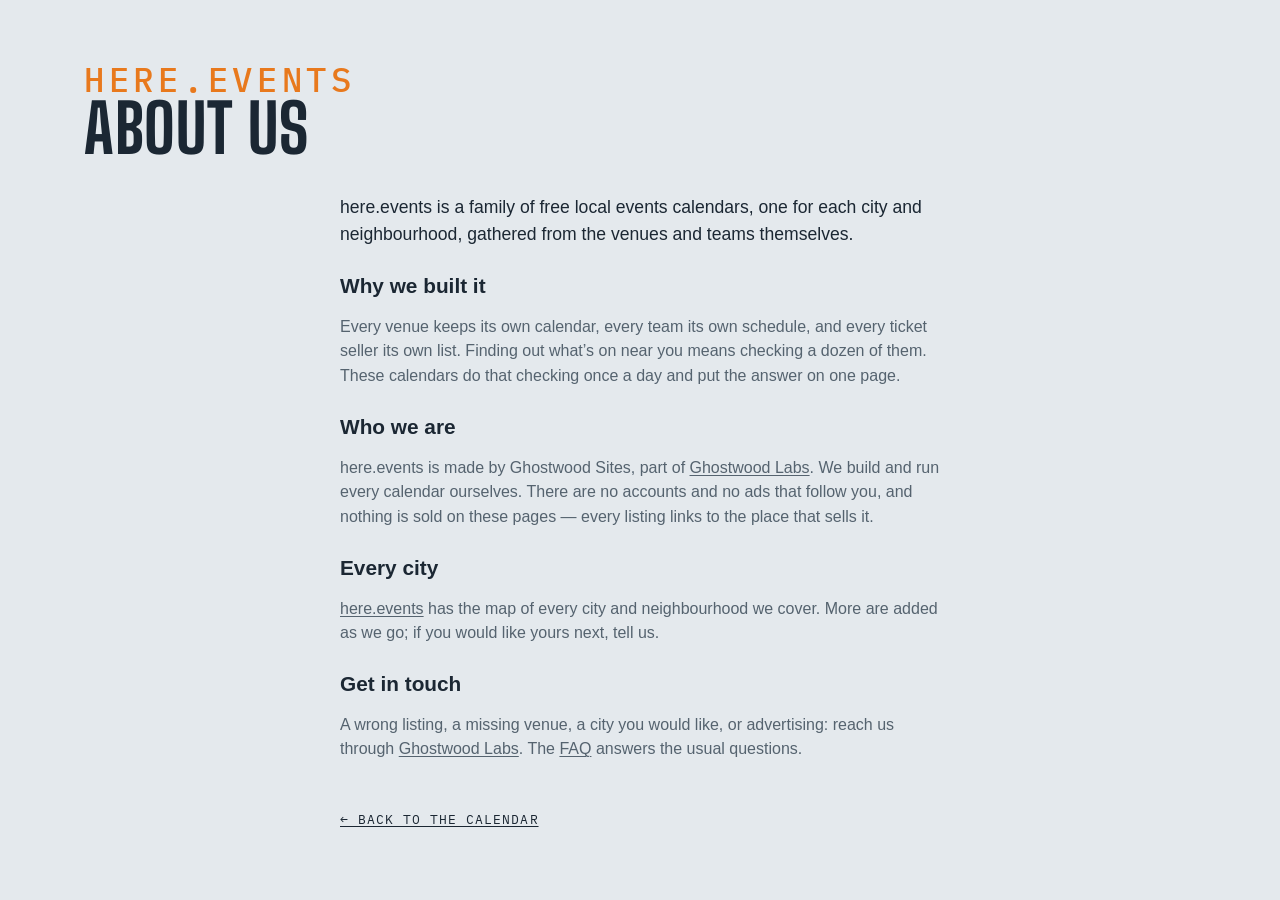
==== site/about.html @ cbe5c005 "Sources and About Us as their own pages, FAQ the same on every site, More Cities centred Co-Authored" ====
<!DOCTYPE html>
<html lang="en">
<head>
<meta charset="utf-8">
<meta name="viewport" content="width=device-width, initial-scale=1, viewport-fit=cover">
<meta name="theme-color" media="(prefers-color-scheme: light)" content="#edf1f4">
<meta name="theme-color" media="(prefers-color-scheme: dark)" content="#141a20">
<script>
  try {
    var t = localStorage.getItem('lqa-theme');
    var PHONE = '(max-width: 640px), (pointer: coarse) and (max-height: 500px)';
    if ((t === 'light' || t === 'dark') && !matchMedia(PHONE).matches) document.documentElement.dataset.theme = t;
  } catch (e) { /* no storage — system it is */ }
</script>
<title>About Us — here.events</title>
<meta name="description" content="About here.events: free local events calendars for each city and neighbourhood, gathered from the venues and teams themselves.">
<link rel="icon" href="favicon.svg" type="image/svg+xml">
<link rel="preconnect" href="https://fonts.googleapis.com">
<link rel="preconnect" href="https://fonts.gstatic.com" crossorigin>
<link href="https://fonts.googleapis.com/css2?family=Big+Shoulders:opsz,wght@10..72,500;10..72,700&family=IBM+Plex+Mono:wght@400;500&display=swap" rel="stylesheet">
<link rel="stylesheet" href="styles.css?v=__V__">
<script src="city.js?v=__V__"></script>
</head>
<body>

<!-- the Ghostwood Labs mark, drawn once; the masthead and the footer <use> it -->
<svg width="0" height="0" style="position:absolute" aria-hidden="true">
  <symbol id="gw-mark" viewBox="0 0 576 576">
    <g fill="none" stroke="currentColor" stroke-width="24" stroke-linecap="round" stroke-linejoin="round">
      <path d="M300.19 51.03A26 26 0 0 1 275.81 51.03L235.63 29.71A26 26 0 0 0 210.57 30.08L103.63 91.02A26 26 0 0 0 90.5 113.61L90.5 161.4A26 26 0 0 1 77.38 183.98L39.62 205.52A26 26 0 0 0 26.5 228.1L26.5 347.9A26 26 0 0 0 39.62 370.48L77.38 392.02A26 26 0 0 1 90.5 414.6L90.5 462.39A26 26 0 0 0 103.63 484.98L210.57 545.92A26 26 0 0 0 235.63 546.29L275.81 524.97A26 26 0 0 1 300.19 524.97L340.37 546.29A26 26 0 0 0 365.43 545.92L472.37 484.98A26 26 0 0 0 485.5 462.39L485.5 414.6A26 26 0 0 1 498.62 392.02L536.38 370.48A26 26 0 0 0 549.5 347.9L549.5 228.1A26 26 0 0 0 536.38 205.52L498.62 183.98A26 26 0 0 1 485.5 161.4L485.5 113.61A26 26 0 0 0 472.37 91.02L365.43 30.08A26 26 0 0 0 340.37 29.71L300.19 51.03Z"/>
      <path d="M288 57.5L288 177.5"/>
      <path d="M288 518.5L288 403.5"/>
      <path d="M90.5 176.5L144.63 204.58A26 26 0 0 0 169.19 204.26L209.58 181.92A26 26 0 0 0 223 159.17L223 101.5L158.5 137.5"/>
      <path d="M485.5 176.5L431.37 204.58A26 26 0 0 1 406.81 204.26L366.42 181.92A26 26 0 0 1 353 159.17L353 101.5L417.5 137.5"/>
      <path d="M157 211L157 287.5"/>
      <path d="M419 211L419 287.5"/>
      <path d="M90.5 399.5L144.63 371.42A26 26 0 0 1 169.19 371.74L209.58 394.08A26 26 0 0 1 223 416.83L223 474.5L158.5 438.5"/>
      <path d="M485.5 399.5L431.37 371.42A26 26 0 0 0 406.81 371.74L366.42 394.08A26 26 0 0 0 353 416.83L353 474.5L417.5 438.5"/>
      <path d="M26.5 288L92 325.5L92 250.5"/>
      <path d="M549.5 288L484 325.5L484 250.5"/>
    </g>
  </symbol>
</svg>

<!-- About us (Steve, 2026-10-29: "Create an about us section just to the left of FAQ, make it work
     the same"): one shared page for every city, word for word, like the FAQ. Styled by .ad-page. -->
<header class="masthead">
  <div class="masthead-text">
    <p class="eyebrow">here.events</p>
    <h1>About Us</h1>
  </div>
</header>
<main class="ad-page about-page">
  <p class="ad-lead">here.events is a family of free local events calendars, one for each city and neighbourhood, gathered from the venues and teams themselves.</p>

  <h2>Why we built it</h2>
  <p>Every venue keeps its own calendar, every team its own schedule, and every ticket seller its own list. Finding out what’s on near you means checking a dozen of them. These calendars do that checking once a day and put the answer on one page.</p>

  <h2>Who we are</h2>
  <p>here.events is made by Ghostwood Sites, part of <a href="https://ghostwoodlabs.com/" rel="noopener">Ghostwood Labs</a>. We build and run every calendar ourselves. There are no accounts and no ads that follow you, and nothing is sold on these pages — every listing links to the place that sells it.</p>

  <h2>Every city</h2>
  <p><a href="https://here.events/">here.events</a> has the map of every city and neighbourhood we cover. More are added as we go; if you would like yours next, tell us.</p>

  <h2>Get in touch</h2>
  <p>A wrong listing, a missing venue, a city you would like, or advertising: reach us through <a href="https://ghostwoodlabs.com/" rel="noopener">Ghostwood Labs</a>. The <a href="faq.html">FAQ</a> answers the usual questions.</p>

  <a class="ad-back" href="./">← Back to the calendar</a>
</main>
</body>
</html>
---- site/styles.css ----
/* Lower Queen Anne Events — overcast-sky palette, marquee display type. */

:root {
  --sky: #e4e9ed;        /* overcast paper (a step down from #edf1f4, Steve 2026-10-12: "a little less glaring") */
  --mist: #f7f9fb;       /* card surface (was pure white) */
  --ink: #1b2733;        /* Puget ink */
  --ink-soft: #55636f;
  --ink-bright: #1b2733; /* the logo: pure white in the dark palette, ink here */
  --line: #c3ccd4;
  --gold: #e8791d;       /* Space Needle "Galaxy Gold" */
  --gold-soft: #fbe9d8;
  /* Color coding is muted (a step back from the pure primaries) and each
     group keeps to its own family so a dot or stripe reads as what it is:
     venues are cool (blue → violet → teal), event types are warm (yellow →
     orange → red → pink). */
  /* venue hues (chips, grid ticks, agenda tags): a sweep from teal through
     blue and violet to magenta, neighbors alternating light and dark */
  /* all three families sit a step back from the pure primaries: the same
     hues, less glare, so the stripes and ticks read after the titles */
  --v-lcc: #9e2e2e; --v-cavalier: #2e9e4f; --v-vets: #6f2e9e; --v-mayo: #9e902e; --v-ti: #2e8b9e; --v-rcu: #9e2e6b; --v-hochunk: #4a9e2e; /* the rooms, one hue each (city.js cssVar), spread round the wheel */
  --venue-text: 72%;     /* how much of the venue hue the card's venue label keeps (light mode) */
  --tint: 26%;           /* the venue wash behind a series card (light mode; 13% in the dark palette) */
  --row-a: #f3f6f8; --row-b: #d6dde3; /* the list's rows alternate light and dark grey; only a series keeps its venue's hue (Steve, 2026-10-20) */
  /* event-type hues (calendar ticks, agenda right edge): concerts salmon and
     arts crimson keep clear of the brand orange; movies slate = "quiet" */
  --t-concert: #d9664f;
  --t-sports: #d4b106;
  --t-arts: #b8303f;
  --t-movie: #7a8a99;
  --t-community: #d63f9c;
  --t-expo: #2a9d8f;      /* conventions & expos: turquoise, the one hue the types didn't use */
  --t-bar: #c28a12;       /* bar nights: amber, an ale between the sports yellow and concert salmon */
  --alert: #e02b26;       /* cancelled / postponed notes: plain bright red */
  --barh-base: 3.4rem;   /* the pinned filter bar's height (chips 2.25rem + padding) */
  --titleh: 1.7rem;      /* the bar's title line (1.2rem + .5rem gap), added while scrolled */
  --barh: var(--barh-base); /* what the sticky things below the bar offset by */
  --rule: color-mix(in srgb, var(--line), var(--ink-soft)); /* list dividers: a step brighter than --line */
  /* the scorebug (the live game block, .tf-bug): a light panel in this theme, the broadcast's charcoal in the dark one (Steve, 2026-10-12: the charcoal panel on the light card looked bad) */
  --bug-bg: #f9fafb; --bug-frame: #c9d2da; --bug-ink: #1b2733; --bug-soft: #55636f; --bug-dim: #7c8894; --bug-rowline: #d5dce3; --bug-off: #b3bcc5; --bug-muted: #6b7784; --bug-score-bg: #ffffff; --bug-shadow: rgba(15, 25, 35, .10); --bug-redzone: #c8261f;
  --bug-bw: 1px; --frame: var(--line); --frame-w: 1px; /* the game block's frame and the bug's rules: hairlines in the card's line colour here, the 2px broadcast frame in the dark theme (Steve, 2026-10-12: "soften … the borders in general") */
  --cell-mix: 22%; --cell-ink: var(--ink); --cell-bar: 4px; --cell-shadow: none; /* the bug's team cells: a wash of the club colour with a bar of it at the left and ink type, instead of the solid cell ("soften the colors here") */
  --tick-mix: var(--ink); --tick-pct: 65%; /* the refresh countdown ring: the club's colour mixed toward ink here, toward white on the dark ground (the mix itself is written in the .tf-refresh rule: a token holding var(--team-2) would resolve here on :root, where no club colour exists, and come out empty) */
  --dot: color-mix(in srgb, var(--ink-soft) 40%, transparent); /* the dotted underline under the watch strip's links */
  --display: "Big Shoulders", "Arial Narrow", sans-serif;
  --body: -apple-system, BlinkMacSystemFont, "Segoe UI", "Helvetica Neue", sans-serif;
  --mono: "IBM Plex Mono", ui-monospace, Menlo, monospace;
}
/* Dark palette. Applies when the system prefers dark and the visitor hasn't
   picked Light, or whenever they've picked Dark (the toggle sets
   data-theme on <html>; "system" leaves it unset). The two blocks must
   stay identical — CSS has no way to give one ruleset two unrelated
   conditions. */
@media (prefers-color-scheme: dark) {
  :root:not([data-theme="light"]) {
    color-scheme: dark;
    --sky: #141a20; --mist: #1d252e; --ink: #e8edf1; --ink-soft: #9aa7b2; --ink-bright: #ffffff;
    --line: #333f4a; --gold: #f08a33; --gold-soft: #3a2a1a;
    --v-lcc: #ea8686; --v-cavalier: #86eaa3; --v-vets: #c086ea; --v-mayo: #eadd86; --v-ti: #86d9ea; --v-rcu: #ea86bc; --v-hochunk: #9fea86;
    --venue-text: 100%; --tint: 13%;
    --row-a: #1e252c; --row-b: #2c343c;
    --t-concert: #f0806a; --t-sports: #f2d21b; --t-arts: #d63a4f;
    --t-movie: #8b9db0; --t-community: #e660a8; --t-expo: #4fd1c5; --t-bar: #e3ad3c; --alert: #ff4b3e;
    --bug-bg: #2b2d30; --bug-frame: #c9cdd2; --bug-ink: #f4f4f4; --bug-soft: #d5d8dc; --bug-dim: #b9bec4; --bug-rowline: #5c6167; --bug-off: #6a6d72; --bug-muted: #4a4f56; --bug-score-bg: #fafafa; --bug-shadow: rgba(0, 0, 0, .35); --bug-redzone: #ff7b7b;
  --bug-bw: 2px; --frame: var(--ink-soft); --frame-w: 2px; --cell-mix: 100%; --cell-ink: #fff; --cell-bar: 0px; --cell-shadow: 0 1px 2px rgba(0, 0, 0, .5);
    --bug-bw: 2px; --frame: var(--ink-soft); --frame-w: 2px; --cell-mix: 100%; --cell-ink: #fff; --cell-bar: 0px; --cell-shadow: 0 1px 2px rgba(0, 0, 0, .5);
    --tick-mix: white; --tick-pct: 45%;
    --dot: color-mix(in srgb, var(--ink-soft) 60%, transparent);
  }
}
:root[data-theme="dark"] {
  color-scheme: dark;
  --sky: #141a20; --mist: #1d252e; --ink: #e8edf1; --ink-soft: #9aa7b2; --ink-bright: #ffffff;
  --line: #333f4a; --gold: #f08a33; --gold-soft: #3a2a1a;
  --v-lcc: #ea8686; --v-cavalier: #86eaa3; --v-vets: #c086ea; --v-mayo: #eadd86; --v-ti: #86d9ea; --v-rcu: #ea86bc; --v-hochunk: #9fea86;
  --venue-text: 100%; --tint: 13%;
  --row-a: #1e252c; --row-b: #2c343c;
  --t-concert: #f0806a; --t-sports: #f2d21b; --t-arts: #d63a4f;
  --t-movie: #8b9db0; --t-community: #e660a8; --t-expo: #4fd1c5; --t-bar: #e3ad3c; --alert: #ff4b3e;
  --bug-bg: #2b2d30; --bug-frame: #c9cdd2; --bug-ink: #f4f4f4; --bug-soft: #d5d8dc; --bug-dim: #b9bec4; --bug-rowline: #5c6167; --bug-off: #6a6d72; --bug-muted: #4a4f56; --bug-score-bg: #fafafa; --bug-shadow: rgba(0, 0, 0, .35); --bug-redzone: #ff7b7b;
  --tick-mix: white; --tick-pct: 45%;
  --dot: color-mix(in srgb, var(--ink-soft) 60%, transparent);
}
:root[data-theme="light"] { color-scheme: light; }

* { box-sizing: border-box; }
html { scroll-behavior: smooth; overflow-x: clip; } /* clip: the footer bleeds to the viewport edges */
@media (prefers-reduced-motion: reduce) { html { scroll-behavior: auto; } }
/* the page is 62rem wide, and steps wider on big screens so event names
   get a single line: the calendar column is fixed, so all of the extra
   width goes to the cards (the footer line follows) */
:root { --pagew: 62rem; }
@media (min-width: 1180px) { :root { --pagew: 72rem; } }
@media (min-width: 1360px) { :root { --pagew: 80rem; } }
body {
  /* no bottom padding: the sticky footer is the page's last thing, and any
     padding here would show as a blank band under it once the list is short.
     A column flex at least a viewport tall, so a short page (the Teams view
     with one team) still puts the footer at the bottom edge */
  display: flex; flex-direction: column; min-height: 100vh; min-height: 100dvh;
  margin: 0 auto; padding: 0 1.25rem; max-width: var(--pagew);
  background: var(--sky); color: var(--ink);
  font: 16px/1.55 var(--body);
}
/* flex items refuse to shrink below their content's minimum width, so one
   unwrappable line (a TV listing, the compact bar's title) would push a whole
   section past a phone's edge; let them shrink like blocks */
body > * { min-width: 0; }
a { color: inherit; text-underline-offset: 2px; }
:focus-visible { outline: 2px solid var(--ink-soft); outline-offset: 2px; }

/* ---- masthead ---- */
.masthead {
  display: flex; flex-wrap: wrap; gap: 1.5rem; align-items: flex-end;
  justify-content: space-between; padding: 2.5rem 0 1rem;
}
.eyebrow {
  font-family: var(--mono); font-size: .8rem; letter-spacing: .12em;
  text-transform: uppercase; color: var(--gold); margin: 0 0 .3rem;
}
h1 {
  font-family: var(--display); font-weight: 700; font-size: clamp(2.6rem, 7vw, 4.2rem);
  line-height: .92; text-transform: uppercase; letter-spacing: .01em; margin: 0;
}
.masthead-text { min-width: 0; max-width: 100%; } /* a flex item would grow to its widest line and push past a phone's edge */
/* "More Cities" (See All until 2026-10-13, Other Places until 2026-10-18): the pill before the theme pill, to the same map (Steve, 2026-10-12); in the pinned bar the chip's text folds away and the map glyph stays */
/* Add To My Calendar: the first of the masthead's tools (Steve, 2026-10-26, "should move here" — beside More Cities; in the bar from 2026-09-16 until then), sized like the More Cities pill beside it */
.masthead-tools #subscribeBtn { order: 3; display: inline-flex; align-items: center; gap: .45rem; min-height: calc(1.7rem + 8px); padding: 0 .95em; }
.masthead-tools #subscribeBtn svg { width: 1rem; height: 1rem; flex: none; }
.masthead-tools #subscribeBtn:hover { border-color: var(--ink-soft); }
.bar-title .masthead-tools #subscribeBtn { min-height: 1.7rem; padding: 0 .5em; } /* icon-only in the title line, like the pill (the label rule is .bar-title .masthead-tools .chip span) */
.masthead-tools .see-all { order: 4; display: inline-flex; align-items: center; gap: .45rem; min-height: calc(1.7rem + 8px); padding: 0 .95em; text-decoration: none; }
.masthead-tools .see-all svg { width: 1rem; height: 1rem; fill: none; stroke: currentColor; stroke-width: 1.6; stroke-linejoin: round; stroke-linecap: round; }
.masthead-tools .see-all:hover { border-color: var(--ink-soft); }
.bar-title .masthead-tools .see-all { min-height: 1.7rem; padding: 0 .5em; }
/* the mark and the name as one thing: the mark stretches to the text's
   height (eyebrow + title) and keeps square, in the footer mark's white */
.masthead { --mast-title: clamp(2.6rem, 7vw, 4.2rem); } /* the title's size; the eyebrow and the mark are cut from it */
.masthead h1 { font-size: var(--mast-title); }
/* the picture (Steve, 2026-09-21: line art, the Needle's crown the focus):
   the top of the Space Needle from the Highsmith aerial, traced to single
   smooth lines at build (a gradient-magnitude pass over the photo, see the
   memory note), a 4.5:1 window from the spire tip to the Queen Anne treeline
   with the Needle centred and the Cascades ridge behind
   (design/lqa-masthead-lines-gen.py). The
   drawing is a luminance mask (masthead-lines.png, white = line) over a box
   of ink, so the lines are the palette's own ink in either theme. A band
   behind the masthead, the Needle toward the right, dissolving into the page
   on every side — no hard edge where the art stops (Steve, 2026-09-21) */
.masthead { min-height: 11rem; overflow: hidden; isolation: isolate; } /* a slim band (Steve, 2026-09-20: minimal) */
.masthead-photo { /* the drawing fills the gap between the name and the theme pill (Steve, 2026-10-05: "in all the modes try to make it fill this space"): a flex item between them, as tall as the band (the negative margins reach over the band's padding) */
  order: 1; flex: 1 1 0; align-self: stretch; min-width: 0; z-index: -1;
  margin: -2.5rem 0 -1rem; pointer-events: none;
  background: #fff; opacity: .9; /* white lines on the dark palette, black on the light one (Steve: "white and black with antialiasing") */
  -webkit-mask-image: url(masthead-lines.png), linear-gradient(to right, transparent 0%, #000 10%, #000 92%, transparent 100%), linear-gradient(to bottom, #000 0%, #000 58%, transparent 100%);
  mask-image: url(masthead-lines.png), linear-gradient(to right, transparent 0%, #000 10%, #000 92%, transparent 100%), linear-gradient(to bottom, #000 0%, #000 58%, transparent 100%);
  -webkit-mask-size: auto 100%, 100% 100%, 100% 100%; mask-size: auto 100%, 100% 100%, 100% 100%; /* the drawing at the band's height, however wide the gap: the Needle stays whole, the ridge beside it shows as far as the gap allows */
  -webkit-mask-position: 50% 0%, 0 0, 0 0; mask-position: 50% 0%, 0 0, 0 0; /* the Needle is at the drawing's centre, so its spire is the centre of the gap at every width (Steve, 2026-10-05: "make the center the top of the needle") */
  -webkit-mask-repeat: no-repeat; mask-repeat: no-repeat;
  mask-mode: luminance, alpha, alpha;
  -webkit-mask-composite: source-in; mask-composite: intersect;
}
.masthead-tools { order: 2; }
:root[data-theme="light"] .masthead-photo { background: #000; opacity: .7; }
@media (prefers-color-scheme: light) { :root:not([data-theme="dark"]) .masthead-photo { background: #000; opacity: .7; } }
.masthead-text { position: relative; }
.masthead .eyebrow { font-size: calc(var(--mast-title) * .5); font-weight: 500; letter-spacing: .14em; margin-bottom: .1rem; line-height: 1; } /* "Seattle": half the title's size (Steve, 2026-09-16: twice the quarter it was), a shade bolder */
/* the masthead's tools (Steve, 2026-09-14): Add To My Calendar (back here
   2026-10-26), the More Cities pill and the theme pill at the masthead's
   right end — the bar below keeps its room for the switch, filters, search,
   the clubs and the season calendar chip */
.masthead { position: relative; }
.masthead-tools { display: flex; align-items: center; gap: .6rem; flex: none; margin-left: auto; }
.sub { color: var(--ink-soft); max-width: 34rem; margin: .8rem 0 0; }

.updated { /* the "Updated …" stamp: an eyebrow line under the title, spaced like the one above it */
  margin: .3rem 0 0; min-height: 1em;
}
/* Solid-ink pill with the page background as its text — a dark pill in
   light mode, a light one in dark — softened on hover (the event sheet's
   Tickets button). */
.btn-cal {
  display: inline-flex; align-items: center; gap: .55em; margin: auto 0;
  font: 600 1rem/1 var(--body); color: var(--sky); background: var(--ink);
  border: 0; border-radius: 999px; padding: .85em 1.4em .85em 1.15em; cursor: pointer;
  transition: background .15s, color .15s;
}
.btn-cal svg { width: 1.15em; height: 1.15em; flex: none; }
.btn-cal:hover { background: var(--ink-soft); color: var(--sky); }
/* the subscribe pop: app.js placeSubscribePop fixes it under the masthead's
   Add To My Calendar button (right edges aligned); these are the fallback
   position and the look */
.pop {
  position: absolute; right: 0; top: calc(100% + 1.1rem); z-index: 10;
  width: min(18rem, 100%); background: var(--mist); border: 1px solid var(--line);
  border-radius: 8px; padding: 1rem 1.1rem; box-shadow: 0 8px 28px rgba(15, 25, 35, .18);
  font-size: .92rem;
}
.pop p { margin: 0 0 .6rem; }
.pop > :last-child { margin-bottom: 0; }
/* everything in the pop sits on one centre line: the checkbox row, the
   three named calendar tiles, the QR / Copy Link chips, then the note */
.pop-tiles { display: grid; grid-template-columns: repeat(3, 4.6rem); justify-content: center; gap: .6rem; margin: 0 0 .7rem; }
.pop-tools { display: flex; justify-content: center; gap: .5rem; margin: 0 0 .9rem; }
.pop-tools .chip { display: inline-flex; align-items: center; gap: .4rem; text-decoration: none; padding: .45em .85em; }
.pop-tools .chip svg { width: 1rem; height: 1rem; flex: none; color: var(--gold); }
.pop-tools .chip:hover { border-color: var(--ink-soft); }
/* Copy Link: a check replaces the icon for a moment after copying */
.pop-tools .chip.is-done svg { display: none; }
.pop-tools .chip.is-done::before { content: "✓"; font-weight: 700; line-height: 1; }
.qr-panel { text-align: center; margin-bottom: .6rem; }
#qrImg {
  display: inline-block; width: 170px; height: 170px;
  background: #fff; padding: 6px; border-radius: 8px;
}
#qrImg svg { display: block; width: 100%; height: 100%; }
/* a tile: the service's icon over its name */
.tile {
  display: grid; justify-items: center; gap: .4rem;
  padding: .6rem .3rem .5rem; border: 1px solid var(--line); border-radius: 10px;
  background: var(--sky); text-decoration: none; color: var(--ink-soft);
}
.tile-logo { width: 2.4rem; height: 2.4rem; border-radius: 8px; object-fit: contain; }
.tile span { font-family: var(--mono); font-size: .62rem; text-transform: uppercase; letter-spacing: .08em; line-height: 1; }
.tile:hover { border-color: var(--ink-soft); color: var(--ink); }
/* ---- filter bar: one row of matching chips ---- */
/* Funnel (filters), Reset, Copy link, Add To Calendar, then the theme toggle
   at the right end. position: relative makes the bar the box the subscribe
   pop hangs from. */
.filterbar {
  display: flex; flex-wrap: nowrap; gap: .6rem; align-items: center;
  margin: .75rem 0 0; position: relative;
}
.filterbar > * { flex-shrink: 0; }
.filterbar .chip {
  display: inline-flex; align-items: center; gap: .45rem; min-height: 2.25rem;
  position: relative; /* for the visually-hidden labels in .is-tight */
}
.filterbar .chip svg { width: 1rem; height: 1rem; flex: none; }
.filterbar .chip:not(:disabled):hover { border-color: var(--ink-soft); }
/* the funnel's chevron is the panel's open/closed indicator. Its outline is
   deliberately the same whether or not a filter is active — Reset lighting
   up is the "something's filtered" signal. */
/* The bar can't wrap. When its content wouldn't fit — app.js measures and
   sets .is-tight — the view switch's words go (see .view-toggle); the labeled
   Add To My Calendar chip that used to shed its label here left the bar for
   the masthead 2026-10-26. */
/* the Teams chip is a switch: solid while its view is on show */
/* the view switch: list | month | home teams, a three-stop pill like the theme's (same rules, .view-toggle) */
.view-toggle[data-active="month"] .theme-knob { left: calc(3px + var(--tt)); }
.view-toggle[data-active="teams"] .theme-knob { left: calc(3px + 2 * var(--tt)); }
.view-toggle button[aria-checked="true"] { color: var(--sky); }
/* while the Teams view is up the agenda's own controls step aside — the
   filters, search, the Today floater, Add To Calendar and the phone's calendar chip */
html.teams-open .search-wrap,
html.teams-open .cal-toggle { display: none; } /* Add To Calendar stays: in Teams mode it offers the club's season feed */
html.teams-open #calToday { display: none; }
.cal-side:not(.is-float) .cal { margin-bottom: 1.6rem; } /* room for the TODAY tab below the docked card */
/* the search box: a chip that takes typing, a magnifier at its right end and
   no placeholder; it gives up width first when the row gets tight */
.filterbar .search-wrap { position: relative; display: flex; flex: 1 1 10rem; min-width: 10rem; max-width: none; } /* the whole of the row's slack (Steve, 2026-10-24, "span the full width"; capped at 28rem from 2026-09-15 until then) */ /* takes whatever room the row has left, never less than a word's worth: the chips drop their labels first (is-tight) */
#searchBox {
  width: 100%; font: 500 .85rem/1 var(--body); color: var(--ink); background: var(--mist);
  border: 1px solid var(--line); border-radius: 999px; padding: .5em 2.4em .5em .95em; min-height: 2.25rem;
  -webkit-appearance: none; appearance: none;
}
#searchBox::-webkit-search-cancel-button { margin-right: .2em; }
/* hover and focus both just brighten the edge — no orange ring on a text box */
#searchBox:hover { border-color: var(--ink-soft); }
#searchBox:focus, #searchBox:focus-visible { outline: none; border-color: var(--ink); }
.search-wrap svg {
  position: absolute; right: .85rem; top: 50%; width: 1rem; height: 1rem;
  transform: translateY(-50%); color: var(--ink-soft); pointer-events: none;
}
/* Right end of the bar, left to right: the calendar chip (narrow layouts
   only), then the season calendar chip (DOM order keeps the chips together;
   flex order places them); the search box grows to fill the gap before them.
   Add To My Calendar was the bar's last chip from 2026-09-16 to 2026-10-26. */
#calToggle { order: 2; }
#viewToggle { order: -1; } /* the view switch leads the bar in either mode (Steve, 2026-09-14) */
/* light / dark: a two-stop pill at the bar's right end, the ink knob
   sliding under the stop in effect (the system's side until a click) */
.theme-toggle {
  position: relative; display: inline-flex; order: 5;
  padding: 3px; border: 1px solid var(--line); border-radius: 999px; background: var(--mist);
}
.theme-toggle { --tt: 2rem; cursor: pointer; } /* stop width — wider on phones for the tap target; the rim and the knob are click targets too (a press anywhere steps the pill) */
.theme-toggle button {
  position: relative; z-index: 1; width: var(--tt); height: 1.7rem; cursor: pointer;
  background: none; border: 0; padding: 0; color: var(--ink-soft); border-radius: 999px;
  display: grid; place-items: center;
}
.theme-toggle button svg { width: 1rem; height: 1rem; }
.theme-toggle button[aria-checked="true"] { color: var(--sky); } /* still a click target: any stop flips */
.theme-toggle button:not([aria-checked="true"]):hover { color: var(--ink); }
.theme-knob {
  position: absolute; top: 3px; left: 3px; width: var(--tt); height: calc(100% - 6px);
  border-radius: 999px; background: var(--ink); transition: left .18s; /* ink knob, page-colored icon — like a checked box */
}
.theme-toggle[data-active="dark"] .theme-knob { left: calc(3px + var(--tt)); }
.theme-toggle[data-active="system"] .theme-knob { left: calc(3px + 2 * var(--tt)); }
@media (prefers-reduced-motion: reduce) { .theme-knob { transition: none; } }
/* the view stops carry their words — List · Month · Teams — while the bar has room (Steve, 2026-10-24,
   "span the full width … display text for the icons if there is space"; Kona first, every city the same day):
   is-tight (app.js fitFilterBar / fitTeamStrip) drops them back to icons, and the ink knob is measured under
   the lit stop by app.js placeKnob (--knob-x/--knob-w), whatever its width. After the .theme-toggle rules so
   width: auto wins. */
.view-toggle button { width: auto; min-width: var(--tt); padding: 0 .7rem 0 .55rem; gap: .4rem; display: inline-flex; align-items: center; justify-content: center; }
.view-toggle .vt-label { font: 500 .8rem/1 var(--body); letter-spacing: .01em; white-space: nowrap; }
.filterbar.is-tight .view-toggle button { padding: 0; width: var(--tt); }
.filterbar.is-tight .vt-label { display: none; }
.view-toggle[data-active] .theme-knob { left: var(--knob-x, 3px); width: var(--knob-w, var(--tt)); transition: left .18s, width .18s; }
@media (prefers-reduced-motion: reduce) { .view-toggle[data-active] .theme-knob { transition: none; } }
/* the Filter button rides at the end of the view pill, past a hairline, in every mode (Steve, 2026-10-24,
   "for all sites, and modes combine these"): icon + word like the stops, the word going with is-tight; while
   the panel is open it wears the ink like a knob of its own. It is not a stop: the knob never moves to it. */
.view-toggle .vt-filter { width: auto; min-width: var(--tt); padding: 0 .7rem 0 .55rem; } /* a stop like the others — no divider (Steve, 2026-10-24: "vert lines should be consistent") */
.filterbar.is-tight .view-toggle .vt-filter { width: auto; padding: 0 .35rem 0 .4rem; }
.view-toggle .vt-filter[aria-expanded="true"], .view-toggle .vt-filter[aria-expanded="true"]:hover { background: var(--ink); color: var(--sky); border-radius: 999px; }
/* the bar stays pinned at the top while the list scrolls (--barh is its
   height — the month dividers and the calendar strip stick just below it);
   the panel floats open under it, over the content, which stays put */
.filter-area {
  position: sticky; top: 0; z-index: 30; background: var(--sky);
  padding: .55rem 0 .6rem; margin-top: .2rem;
}
.filter-area .filterbar { margin: 0; }
/* the pinned bar's title: one slim line above the chips in the masthead's
   face, shown once the masthead itself has scrolled off; --titleh is what
   it adds to the bar, and html.is-scrolled adds that to --barh */
.bar-title { /* one size for all three parts */
  display: flex; align-items: baseline; gap: .9rem; white-space: nowrap;
  font-family: var(--display); font-weight: 700; font-size: 1.1rem; line-height: 1.2rem;
  text-transform: uppercase; letter-spacing: .02em; margin: 0 0 .5rem;
}
.bar-title[hidden] { display: none; } /* an author display beats the UA [hidden] rule */
.eyebrow[hidden], .bar-eyebrow[hidden] { display: none; } /* an empty eyebrow (a city with no neighbourhood) takes no room */
.bar-name { min-width: 0; overflow: hidden; text-overflow: ellipsis; } /* the title gives way first */
.bar-eyebrow { /* "Seattle" and "Updated …" in the masthead's eyebrow face */
  flex: none; font-family: var(--mono); font-weight: 400; letter-spacing: .08em; color: var(--gold);
}
#barUpdated { display: none; } /* the stamp is the footer's alone (Steve, 2026-09-16) */
html.is-scrolled { --titleh: 2.2rem; --barh: calc(var(--barh-base) + var(--titleh)); } /* the title line carries the masthead's tools while scrolled (app.js markStuck moves them): 1.7rem chips + the .5rem gap */
/* the tools in the title line: icon-only chips a size down, the theme pill scaled to match, at the line's right end (the pop still hangs from the bar below) */
.bar-title .masthead-tools { align-self: center; margin-left: auto; gap: .4rem; }
.bar-title .masthead-tools .chip { min-height: 1.7rem; padding: .2em .5em; }
.bar-title .masthead-tools .chip span { position: absolute; width: 1px; height: 1px; overflow: hidden; clip: rect(0 0 0 0); white-space: nowrap; }
.bar-title .masthead-tools .chip svg { width: 1rem; height: 1rem; }
.bar-title .theme-toggle { zoom: .8; }
.filter-panel {
  position: absolute; left: 0; right: 0; top: calc(100% + .5rem); z-index: 20;
  background: var(--mist); border: 1px solid var(--line);
  border-radius: 10px; padding: 1rem 1.1rem;
  box-shadow: 0 12px 36px rgba(0, 0, 0, .3);
  max-height: calc(100vh - 8rem); max-height: calc(100dvh - 8rem); overflow-y: auto;
}
/* Kayak-style panel: columns of checkbox rows, Select all | Clear all links
   per group, an "only" link on hover, and an event count on the right. */
/* the groups sit in columns with a rule between them (a rule above, on
   phones, where they stack) */
.fp-cols { display: grid; grid-template-columns: repeat(auto-fit, minmax(18rem, 1fr)); gap: 1.25rem 0; } /* wide enough that no name wraps; tablets get two columns */
.fp-group { padding: 0 1.25rem; min-width: 0; } /* columns share the width evenly; a long name clips with an ellipsis rather than pushing the next column out of the panel (2026-10-18, the neighbourhood rows) */
.fp-group:first-child { padding-left: 0; }
.fp-group:last-child { padding-right: 0; }
.fp-group + .fp-group { border-left: 1px solid var(--line); }
@media (max-width: 640px) {
  .fp-group { padding: 0; }
  .fp-group + .fp-group { border-left: 0; border-top: 1px solid var(--line); padding-top: 1.1rem; }
}
/* top row: preset chips (the lit one matches the current state) with the
   Sold Out and Holidays switches pushed to the right. They are switches, not
   allow boxes like the rows below (one narrows the list, one adds days), so
   they wear a pill-and-knob face instead of the tick box */
.fp-switch { position: relative; display: flex; align-items: center; gap: .5rem; cursor: pointer; }
.fp-switch input { position: absolute; opacity: 0; width: 1px; height: 1px; }
.sw {
  flex: none; width: 2rem; height: 1.15rem; position: relative;
  border: 1.5px solid var(--ink-soft); border-radius: 1rem; background: var(--mist);
  transition: background .15s, border-color .15s;
}
.sw::after {
  content: ""; position: absolute; top: .1rem; left: .1rem; width: .75rem; height: .75rem;
  border-radius: 50%; background: var(--ink-soft); transition: transform .15s, background .15s;
}
.fp-switch input:checked + .sw { background: var(--ink); border-color: var(--ink); }
.fp-switch input:checked + .sw::after { transform: translateX(.85rem); background: var(--mist); }
.fp-switch:hover .sw { border-color: var(--ink); }
.fp-switch input:focus-visible + .sw { outline: 2px solid var(--ink-soft); outline-offset: 2px; }
.fp-top { display: flex; align-items: center; gap: 1rem; padding: 0 1.25rem; margin: 0 0 1.1rem; }
/* one row that scrolls sideways at every width, never wraps (Steve,
   2026-09-22); a right-edge fade (.is-more-right, app.js presetEdge) says
   more chips sit beyond the edge and lifts once scrolled to the end */
.fp-presets { display: flex; flex-wrap: nowrap; align-items: center; gap: .4rem; flex: 1; min-width: 0; overflow-x: auto; scrollbar-width: none; padding: 2px 0; scroll-padding: 0 1rem; }
.fp-presets::-webkit-scrollbar { display: none; }
.fp-presets.is-more-right { -webkit-mask-image: linear-gradient(to right, #000 calc(100% - 2.6rem), transparent); mask-image: linear-gradient(to right, #000 calc(100% - 2.6rem), transparent); }
.fp-preset { flex: none; }
.fp-soldout { margin-left: auto; white-space: nowrap; flex: none; }
.fp-holidays { white-space: nowrap; flex: none; }
.fp-preset { font-size: .8rem; padding: .4em .85em; min-height: 2rem; }
.fp-preset:hover { border-color: var(--ink-soft); }
.fp-preset.is-on { background: var(--ink); color: var(--sky); border-color: var(--ink); }
.fp-group h3 {
  white-space: nowrap; /* never wraps (Steve, 2026-09-22) */
  font-family: var(--mono); font-size: .68rem; text-transform: uppercase;
  letter-spacing: .1em; color: var(--ink); margin: 0 0 .35rem; font-weight: 700; /* bold, ink (Steve, 2026-09-22) */
  display: flex; align-items: baseline; gap: .6rem;
}
/* All · None at the heading's right end: plain words in the heading's own face, not chips */
.fp-allnone { margin-left: auto; display: inline-flex; align-items: baseline; gap: .35rem; font-weight: 500; color: var(--ink-soft); } /* the links stay quiet next to the bold title */
.fp-allnone i { font-style: normal; opacity: .6; }
.fp-set { font: inherit; letter-spacing: inherit; text-transform: inherit; color: var(--ink-soft); background: none; border: 0; padding: 0; cursor: pointer; text-decoration: underline; text-decoration-color: color-mix(in srgb, var(--ink-soft) 50%, transparent); text-underline-offset: 2px; }
.fp-set:hover { color: var(--ink); text-decoration-color: currentColor; }
.fp-list { display: flex; flex-direction: column; }
.fp-list + h3 { margin-top: 1rem; } /* a second group stacked in the same column */
.fp-list[hidden] + h3 { margin-top: 0; } /* a group folded away leaves the next heading level with the other columns' */
.fp-row { display: flex; align-items: center; gap: .5rem; padding: .3rem .35rem; border-radius: 6px; }
.fp-row:hover { background: var(--sky); }
.fp-check { position: relative; display: flex; align-items: center; gap: .6rem; cursor: pointer; min-width: 0; }
/* the Show | Hide pair at the row's end (Steve, 2026-09-22, third pass):
   two small words joined into one pill. Neither lit = no preference; the
   lit one is ink. Hide lit strikes the row's name */
.fp-seg { flex: none; display: inline-flex; margin-left: auto; border: 1.5px solid var(--line); border-radius: 999px; background: var(--mist); overflow: hidden; }
.fp-seg-b {
  font: inherit; font-size: .68rem; line-height: 1; letter-spacing: .02em; color: var(--ink-soft);
  background: none; border: 0; padding: .28rem .55rem; margin: 0; cursor: pointer;
}
.fp-seg-b + .fp-seg-b { border-left: 1.5px solid var(--line); }
.fp-seg-b:hover { color: var(--ink); background: color-mix(in srgb, var(--ink) 8%, transparent); }
.fp-seg-b[aria-pressed="true"] { color: var(--mist); background: var(--ink); }
.fp-seg-b:focus-visible { outline: 2px solid var(--ink-soft); outline-offset: 2px; }
.fp-check:hover .fp-name { color: var(--ink); }
.fp-name { font-size: .88rem; display: flex; align-items: center; gap: .45rem; white-space: nowrap; min-width: 0; }
.fp-name > * { overflow: hidden; text-overflow: ellipsis; } /* never wraps; a too-narrow column clips with an ellipsis */
.fp-name a { text-decoration-color: var(--line); }
.fp-name a:hover { text-decoration-color: var(--ink-soft); }
.fp-row:has(.fp-seg[data-mode="ex"]) .fp-name { opacity: .55; } /* a hidden row reads dimmed — the colour change alone, no strike-through (Steve, 2026-10-05) */
/* a city-wide site folds its column by neighbourhood (seattle-events, 2026-10-18): the neighbourhood's row carries a chevron that
   opens the rooms under it, indented behind a hairline; its Show | Hide pair works every room at once */
.fp-hood .fp-name { font-weight: 600; }
.fp-fold { flex: none; width: 1.15rem; height: 1.15rem; display: inline-flex; align-items: center; justify-content: center; border: 0; border-radius: 4px; background: none; padding: 0; margin: 0 -.1rem 0 -.2rem; color: var(--ink-soft); cursor: pointer; }
.fp-fold:hover { color: var(--ink); background: color-mix(in srgb, var(--ink) 8%, transparent); }
.fp-fold svg { width: .72rem; height: .72rem; transition: transform .15s; }
.fp-fold[aria-expanded="true"] svg { transform: rotate(90deg); }
.fp-sub { display: flex; flex-direction: column; margin: 0 0 .25rem 1rem; padding-left: .3rem; border-left: 1px solid var(--line); }
.fp-sub[hidden] { display: none; }
.fp-tail .fp-name { color: var(--ink-soft); font-style: italic; } /* the "More rooms" row at a group's foot: the rooms the usual view hides, folded (2026-10-18) */
.fp-tail:has(.fp-seg[data-mode="ex"]) .fp-name { opacity: 1; } /* it is usually all-Hide; dimming it too would make it vanish */
/* three groups — the two venue lists (Lower Queen Anne the wider), Teams
   (Steve, 2026-09-20; Capacity rows dropped 2026-09-22) */
@media (min-width: 641px) and (max-width: 899px) { .fp-tree .fp-cols { grid-template-columns: 1.1fr 1fr; } .fp-tree .fp-group:nth-child(3) { grid-column: 1; border-left: 0; padding-left: 0; padding-right: 1.25rem; border-top: 1px solid var(--line); padding-top: 1rem; margin-top: -.25rem; } } /* tablets: two columns, Teams under Lower Queen Anne (three squeezed the headings into wraps) */
@media (min-width: 900px) { .fp-tree .fp-cols { grid-template-columns: 1.15fr 1fr 1fr; } .fp-tree { right: auto; width: min(100%, 58rem); } } /* three columns of about twelve rows each (Festivals under Home Teams, 2026-10-05); the panel no wider than they need — it used to run the toolbar's width and stretch the rows across it (Steve: "feel free to shrink the width of the filter pop up") */
.fp-note { font-family: var(--mono); font-size: .66rem; color: var(--ink-soft); letter-spacing: .04em; margin-left: .35rem; } /* a band's seat range after its name */
.chip {
  font: 500 .85rem/1 var(--body); cursor: pointer; border-radius: 999px;
  padding: .5em .95em; background: var(--mist); color: var(--ink);
  border: 1px solid var(--line);
}

/* ---- agenda layout: list + docked mini calendar ---- */
.agenda { margin-top: 1.6rem; }
/* the view note: one plain line above the list while the view is not the
   usual one, the way back at its right (app.js renderViewNote) */
.view-note { display: flex; align-items: center; gap: .8rem; flex-wrap: wrap; margin: 0 0 1.1rem; padding: .55rem .9rem; border: 1px solid var(--line); border-radius: 10px; background: var(--mist); font-size: .88rem; }
.fp-group h3[hidden], .fp-list[hidden] { display: none; } /* a group with no rows in this city folds away with its heading (the flex displays above would otherwise beat [hidden]; Steve, 2026-10-11) */
.view-note[hidden] { display: none; }
.view-note .chip { margin-left: auto; font-size: .78rem; padding: .3em .75em; min-height: 1.9rem; }
/* the toast: a word above the footer after hiding something from the sheet, with Undo */
.toast { position: fixed; left: 50%; bottom: calc(3.6rem + env(safe-area-inset-bottom)); transform: translateX(-50%); z-index: 40; display: flex; align-items: center; gap: 1rem; padding: .6rem .6rem .6rem 1rem; border-radius: 999px; background: var(--ink); color: var(--sky); font-size: .88rem; box-shadow: 0 12px 36px rgba(0, 0, 0, .35); max-width: calc(100vw - 2rem); }
.toast[hidden] { display: none; }
.toast button { font: 700 .82rem/1 var(--body); color: var(--gold); background: none; border: 1px solid color-mix(in srgb, var(--sky) 35%, transparent); border-radius: 999px; padding: .45em .9em; cursor: pointer; }
.toast button:hover { border-color: var(--sky); }
.agenda, .teams { margin-bottom: 1.5rem; } /* the gap above the footer (its own top margin is auto) */
.agenda-layout {
  display: grid; grid-template-columns: minmax(0, 1fr) 18rem;
  gap: 0 2.5rem; align-items: start;
}
.agenda-layout > ol { grid-column: 1; }
.cal-side { position: sticky; top: calc(var(--barh) + .5rem); grid-column: 2; grid-row: 1; } /* same offset under the bar as the pops */
/* the Add To Calendar pop hangs over the docked calendar (same width, same right edge)
   and is shorter, so the calendar steps out while the pop is open */
.cal-side:not(.is-float) .cal { transition: opacity .15s; }
html.pop-open .cal-side:not(.is-float) .cal { opacity: 0; pointer-events: none; }
/* Below the page's full width (62rem + padding) the calendar never docks —
   beside the list it would squeeze the cards to a sliver — so from here
   down it floats over the list instead. */
@media (max-width: 1023px) {
  .agenda-layout { display: flex; flex-direction: column; }
  /* the grid's align-items: start carries over; the strip must span the
     column or it shrinks to its content (it has none, so its right edge —
     where the handle hangs — would be the left edge of the page) */
  .cal-side { align-self: stretch; width: 100%; }
  /* a zero-height sticky strip, first in the column, carrying the handle
     (hanging off its right end) and the floating calendar; both ride along
     as the list scrolls */
  .cal-side { order: -1; height: 0; top: calc(var(--barh) + .5rem); z-index: 15; }
  .cal-side.is-float .cal {
    position: absolute; z-index: 14; right: 0; top: 0; /* right under the pinned bar */
    width: min(22rem, 100%);
    max-height: calc(100vh - 5rem); max-height: calc(100dvh - 5rem); overflow-y: auto;
  }
  .cal-side.is-float .cal-month { box-shadow: 0 12px 36px rgba(0, 0, 0, .3); }
}

/* ---- the Month view: the month's events, as the filters leave them, on one calendar ---- */
html.month-open .agenda-layout, html.month-open .cal-toggle { display: none; } /* the list and its mini calendar step aside; the board is the month */
/* ---- the month view: one continuous grid of weeks, square days (Steve, 2026-09-15) ----
   The grid runs from this month on with no end (app.js appends months as
   the sentinel nears the window), sized to the window: seven squares across,
   the page scrolling down them under the pinned filter bar; the ‹ MONTH ›
   header and the weekday row stick under the bar and name the month at the
   top (the sticky footer stays pinned at the bottom as everywhere). A day
   carries its events' names only, as many as fit, the rest folded into
   "+N more" (fitBoardCells); a tap on the day opens the card listing them all. */
.month-board[hidden] { display: none; }
.month-board { margin: 0 auto; max-width: 100%; position: relative; } /* app.js sizeBoard sets its width: seven squares that show the whole month in the window at the top of the page, centred when that is narrower than the page */
.mb-sticky { position: sticky; top: var(--barh); z-index: 6; background: var(--sky); padding-top: 1.9rem; } /* the room is the TODAY tab's, which rises from the header (Steve: an up tab) */
.mb-head { position: relative; } /* the tab and, on a centred board, the vertical month name hang off it */
/* TODAY over the month view's header: the same tab, upside down — rising from the header's top edge */
.cal-head button.cal-today-tab { width: auto; height: auto; min-width: 0; min-height: 0; display: inline-flex; border-radius: 6px 6px 0 0; } /* not the header's arrow-button size, nor the phones' 2.75rem touch minimum */
.cal-head button.cal-today-tab svg { width: .85rem; height: .85rem; }
.cal-head button.cal-today-tab[hidden] { display: none; } /* the override above would otherwise beat [hidden] */
.mb-head .cal-today-tab { top: auto; bottom: 100%; border-top: 2px solid var(--ink-soft); border-bottom: 0; border-radius: 6px 6px 0 0; padding: .24rem .7rem .3rem; box-shadow: 0 -3px 8px rgba(0, 0, 0, .25); }
/* the board centred narrower than the page (sizeBoard's is-narrow): the months' names stand beside their blocks, so the header keeps only ‹ › */
/* …and on a centred board the header goes altogether (Steve, 2026-09-16: "useless" — the names beside the blocks say the month and open the picker; scrolling moves the months); what stays is the sticky anchor, a hair tall, and TODAY as a chip under the filter bar while another month is at the top */
.month-board.is-narrow .mb-head { display: none; }
.month-board.is-narrow .mb-sticky { padding-top: 0; height: .4rem; }
.month-board.is-narrow .mb-sticky > .cal-today-tab { top: .4rem; bottom: auto; border: 2px solid var(--ink-soft); border-radius: 6px; box-shadow: 0 3px 8px rgba(0, 0, 0, .25); } /* painted: the days scroll under it, not through the gap to the bar; the TODAY tab hangs from its foot */
.mb-sticky .mb-head { border-bottom: 2px solid var(--ink-soft); border-radius: 10px; padding-bottom: .3rem; } /* the header on its own: the weekday row went with each month */
.mb-wdays { display: grid; grid-template-columns: repeat(7, minmax(0, 1fr)); background: var(--mist); border: 2px solid var(--ink-soft); border-bottom: 0; border-radius: 10px 10px 0 0; font-family: var(--mono); font-size: .62rem; letter-spacing: .1em; text-transform: uppercase; color: var(--ink-soft); }
.mb-wdays span { padding: .1rem .35rem .3rem; text-align: center; } /* centred over the column (Steve, 2026-09-16) */
/* every month its own block (Steve, 2026-09-15): a framed grid padded to whole weeks with blank slots, a gap between months, its name standing beside it on a centred board */
.mb-month { position: relative; margin-top: .8rem; }
.mb-days { border: 2px solid var(--ink-soft); border-radius: 0 0 10px 10px; overflow: hidden; grid-auto-rows: auto; }
/* the month's name: standing beside its block on a centred board; on a full-width board the pinned ‹ MONTH › bar names the month, so no heading over the block as well (it read twice — Steve's review, 2026-09-16) */
.mb-mname { display: none; font: 700 .95rem/1 var(--display); text-transform: uppercase; letter-spacing: .12em; color: var(--ink); background: none; border: 0; padding: .15rem .1rem .35rem; margin: 0; cursor: pointer; text-align: left; border-radius: 6px; }
.mb-mname:hover { color: var(--ink-soft); }
.month-board.is-narrow .mb-mname { display: block; position: absolute; right: calc(100% + .9rem); top: 50%; translate: 0 -50%; /* centred on its block (Steve, 2026-09-15) */ writing-mode: vertical-rl; transform: rotate(180deg); transform-origin: center; font: 700 var(--mname, 3rem)/1 var(--display); text-transform: uppercase; letter-spacing: .08em; color: var(--ink); background: none; border: 0; padding: 0; margin: 0; cursor: pointer; white-space: nowrap; border-radius: 6px; }
.month-board.is-narrow .mb-mname:hover { color: var(--ink-soft); }
.month-board.is-narrow .mb-mname:focus-visible { outline: 2px solid var(--ink); outline-offset: 4px; }
.month-board.is-short .mb-days > .cal-day { aspect-ratio: auto; height: var(--cellh); } /* a full-width board that would run past the window: the days give up a little height (never under 60% of their width) so the month fits (app.js sizeBoard) */
.mb-days > .cal-day { aspect-ratio: 1; height: auto; display: flex; flex-direction: column; align-items: stretch; gap: .15rem; padding: .3rem .3rem .35rem; cursor: pointer; }
.mb-days > .cal-day:hover { background: color-mix(in srgb, var(--ink) 6%, var(--mist)); }
.mb-days > .cal-day.is-today:hover { background: color-mix(in srgb, var(--ink) 26%, var(--mist)); }
.mb-days > .cal-day.is-blank { aspect-ratio: 1; margin: 0; width: auto; cursor: default; background: color-mix(in srgb, var(--line) 35%, var(--mist)); } /* a padding slot is a cell like the rest, a shade darker */
.mb-days > .cal-day.is-blank:hover { background: color-mix(in srgb, var(--line) 35%, var(--mist)); }
.mb-days .num { font-size: clamp(.72rem, 1.3vw, 1rem); line-height: 1; margin-bottom: .1rem; }
.mb-days .hol { font-size: .58rem; line-height: 1.2; color: var(--gold); letter-spacing: .06em; text-transform: uppercase; }
.mb-days .ticks { display: none; } /* phones only (below) */
/* an event on a day: its name only (Steve, 2026-09-15 — no times), one line in its venue's colour */
/* no venue colours on the names (Steve, 2026-09-15, late): plain ink, a neutral wash on hover and in the day's card */
.mb-ev { display: block; flex: none; width: 100%; text-align: left; font-family: var(--body); font-size: .7rem; line-height: 1.25; color: var(--ink); background: none; border: 0; border-radius: 4px; padding: .12rem .2rem; cursor: pointer; overflow: hidden; text-overflow: ellipsis; white-space: nowrap; font-weight: 600; }
.mb-ev:hover { background: color-mix(in srgb, var(--ink) 10%, transparent); }
.mb-ev[hidden] { display: none; }
.mb-ev.is-off { text-decoration: line-through; opacity: .7; }
.mb-more { flex: none; align-self: flex-start; font: inherit; font-family: var(--mono); font-size: .62rem; color: var(--ink-soft); background: none; border: 0; padding: .1rem .2rem; cursor: pointer; }
.mb-more[hidden] { display: none; }
.mb-more:hover { color: var(--ink); }
.mb-days .cal-day.is-past .mb-ev { opacity: .55; }
.mb-sentinel { height: 1px; }
/* the day's card: opens over the tapped day (the day, grown) and lists everything on it */
.mb-pop { position: fixed; z-index: 31; background: var(--mist); border: 2px solid var(--ink-soft); border-radius: 10px; box-shadow: 0 14px 40px rgba(0, 0, 0, .35); padding: .6rem .7rem .7rem; max-height: min(70vh, 32rem); overflow-y: auto; transform-origin: top left; animation: mb-pop-in .16s ease-out; }
@keyframes mb-pop-in { from { opacity: 0; transform: scale(.94); } to { opacity: 1; transform: none; } }
@media (prefers-reduced-motion: reduce) { .mb-pop { animation: none; } }
@media (max-width: 640px) { .mb-pop { left: 0; right: 0; bottom: 0; top: auto; width: auto; max-height: 70vh; border-radius: 12px 12px 0 0; border-bottom: 0; padding-bottom: calc(.7rem + env(safe-area-inset-bottom, 0px)); transform-origin: bottom center; } } /* a sheet from the foot, like the event's (app.js openDayPop leaves the position to this) */
.mb-pop h3 { font-family: var(--display); font-weight: 700; font-size: 1rem; text-transform: uppercase; letter-spacing: .06em; margin: 0 0 .5rem; display: flex; align-items: baseline; gap: .6rem; }
.mb-pop h3 .mb-pop-n { font-family: var(--mono); font-weight: 400; font-size: .68rem; letter-spacing: .1em; color: var(--ink-soft); }
.mb-pop .mb-ev { font-size: .85rem; padding: .4rem .6rem; margin-bottom: .35rem; white-space: normal; background: color-mix(in srgb, var(--ink) 6%, transparent); }
.mb-pop .mb-ev:hover { background: color-mix(in srgb, var(--ink) 14%, transparent); }
.mb-pop .mb-ev .mb-sub { display: block; font-family: var(--mono); font-weight: 400; font-size: .68rem; letter-spacing: .04em; color: var(--ink-soft); margin-top: .1rem; }
.mb-pop .mb-none { font-family: var(--mono); font-size: .8rem; color: var(--ink-soft); margin: 0; }
@media (max-width: 640px) { /* phones: the days are too small for names — they carry the venue ticks; the tap opens the same card */
  .mb-days > .cal-day { padding: .2rem .25rem; gap: .1rem; }
  .mb-days .hol, .mb-days .mb-ev, .mb-days .mb-more { display: none; }
  .mb-days .ticks { display: flex; }
}

/* ---- mini month calendar: a nav bar, then one framed card per month ---- */
.cal { display: grid; gap: 0; position: relative; } /* the header bar and the card are one piece; the TODAY tab hangs from its foot */
/* TODAY: a tab out of the calendar's foot, the odds tab's cut (Steve, 2026-09-15) — shown only while the list has left today (app.js syncTodayFloat) */
.cal-today-tab {
  position: absolute; top: 100%; left: 50%; transform: translateX(-50%); z-index: 4; display: inline-flex; align-items: center; gap: .35rem;
  font: 700 .62rem/1 var(--mono); letter-spacing: .14em; text-transform: uppercase; color: #f4f4f4; background: #2b2d30;
  border: 2px solid var(--ink-soft); border-top: 0; border-radius: 0 0 6px 6px; padding: .28rem .7rem .24rem; cursor: pointer; zoom: 1.15; /* the frame's own colour (Steve, 2026-09-15: the borders should match) */
  box-shadow: 0 3px 8px rgba(0, 0, 0, .25);
}
.cal-today-tab svg { width: .85rem; height: .85rem; }
.cal-today-tab:hover { background: #3a3d41; }
.cal-today-tab[hidden] { display: none; }
.cal[hidden] { display: none; } /* an author display beats the UA [hidden] rule */
.cal-months { display: grid; gap: 1.1rem; grid-auto-rows: max-content; } /* rows stay card-sized even while the reel pins the box's height */
/* when the month changes the cards move like a reel (app.js swapCal):
   forward, the top card scrolls up and out while the new one rises in from
   below; backward is the mirror. The box is clipped for the run. */
.cal-month { background: var(--mist); border: 2px solid var(--ink-soft); border-radius: 10px; overflow: hidden; }
/* ‹ MONTH › as the card's header: ‹ flush left, › flush right, the name
   dead center, joined to the card below (Today is a floater at the lower right) */
.cal-head {
  display: grid; grid-template-columns: 1fr auto 1fr; align-items: center;
  padding: .3rem .3rem .1rem; background: var(--mist);
  border: 2px solid var(--ink-soft); border-bottom: 0; border-radius: 10px 10px 0 0; /* the month card's frame */
}
.cal-head #calNext, .cal-head #mbNext { justify-self: end; } /* ‹ flush left, › flush right on both calendars */
.cal-head button.cal-cur { /* the month's name: a button that opens the month / year picker (outranks the bar's control rule below) */
  font-family: var(--display); font-weight: 700; font-size: 1rem;
  text-transform: uppercase; letter-spacing: .12em; text-align: center;
  display: inline-block; background: none; border: 0; color: var(--ink); cursor: pointer; padding: .1rem .5rem; border-radius: 6px; width: auto; min-width: 0; height: auto; min-height: 0;
}
.cal-head button.cal-cur:hover { background: color-mix(in srgb, var(--ink) 10%, var(--mist)); }
/* the month / year picker under a calendar's header (app.js openMonthPick) */
.cal-pick { position: fixed; z-index: 30; width: 15rem; padding: .6rem; background: var(--mist); border: 1px solid var(--line); border-radius: 10px; box-shadow: 0 12px 36px rgba(0, 0, 0, .3); }
.cp-head { display: grid; grid-template-columns: 2rem 1fr 2rem; align-items: center; margin-bottom: .45rem; }
.cp-head button { background: none; border: 0; color: var(--ink); font-size: 1.3rem; line-height: 1; cursor: pointer; border-radius: 6px; height: 1.75rem; }
.cp-head button:disabled { opacity: .3; cursor: default; }
.cp-head button:not(:disabled):hover { background: color-mix(in srgb, var(--ink) 10%, var(--mist)); }
.cp-year { font-family: var(--display); font-weight: 700; font-size: 1.05rem; letter-spacing: .1em; text-align: center; }
.cp-grid { display: grid; grid-template-columns: repeat(3, 1fr); gap: .3rem; }
.cp-grid button { font-family: var(--mono); font-size: .78rem; text-transform: uppercase; letter-spacing: .06em; padding: .45rem 0; background: none; border: 1px solid var(--line); border-radius: 6px; color: var(--ink); cursor: pointer; }
.cp-grid button:disabled { opacity: .3; cursor: default; }
.cp-grid button:not(:disabled):hover { border-color: var(--ink-soft); }
.cp-grid button.is-on { background: var(--ink); color: var(--sky); border-color: var(--ink); }
.cal-head button { /* flat controls inside the bar */
  display: inline-grid; place-items: center; width: 2rem; height: 1.75rem; cursor: pointer;
  background: none; color: var(--ink); border: 0; border-radius: 6px;
  transition: background .15s, transform .1s;
}
.cal-head button svg { width: 1rem; height: 1rem; }
.cal-head button:disabled { opacity: .3; cursor: default; }
.cal-head button:not(:disabled):hover { background: color-mix(in srgb, var(--ink) 10%, var(--mist)); }
.cal-head button:not(:disabled):active { transform: translateY(1px); }
.cal-month { border-radius: 0 0 10px 10px; }
.cal-mname { display: none; } /* the header carries the name */
/* floating over the list on a small screen the pair's outline is a touch
   brighter than the docked hairline, being over content */
.cal-side.is-float .cal-head, .cal-side.is-float .cal-month { border-color: color-mix(in srgb, var(--ink) 40%, var(--ink-soft)); }
/* each card: its name across the top in the display face, over a hairline
   where the weekday row used to be, then only its own days (the grid is
   padded to whole weeks with blank cells, never with the neighbor months'
   dates; the columns run Sunday to Saturday)  */
.cal-mname { padding: .45rem .6rem .3rem; border-bottom: 1px solid var(--line); font-size: .95rem; letter-spacing: .12em; }
.cal-days { display: grid; grid-template-columns: repeat(7, minmax(0, 1fr)); gap: 1px; background: var(--line); } /* minmax(0, …): a day's row of ticks can't widen its column, so the seven fit a 320px phone (the ticks wrap under) */
.cal-days > * {
  aspect-ratio: 1; padding: .2rem .25rem; /* square cells */
  font-family: var(--mono); font-size: .68rem; text-align: left; vertical-align: top;
}
/* The hairlines are the 1px gaps of the grid showing the container's line
   color through — so every horizontal and vertical line is one continuous
   stroke on the same pixel row/column. Each real day is an opaque cell, so
   it comes out boxed on all four sides. The padding slots before the 1st
   and after the last day are opaque too and stretch one pixel into the gap
   beside them (leading ones to the left, trailing ones to the right and
   down) so no lines are drawn between padding slots — only where they meet
   a day, plus the rule under the month's name, which runs the full width. */
/* a day: the number top-left (a button centres its content otherwise, so a
   day with two rows of ticks lifted its number), the ticks under it as a
   centred block of at most four a row (Steve, 2026-09-15) */
.cal-day { background: var(--mist); border: 0; color: var(--ink); display: flex; flex-direction: column; align-items: stretch; justify-content: flex-start; width: 100%; min-width: 0; overflow: hidden; }
.cal-day.is-blank { width: auto; aspect-ratio: auto; margin: 0 0 0 -1px; } /* stretches with its margins; the row's height comes from its days */
.cal-day:not(.is-blank) ~ .cal-day.is-blank { margin: 0 -1px -1px 0; }
button.cal-day { cursor: pointer; }
/* inset ring rather than a border so the cell doesn't shift; the fill is a
   touch of ink over the card (lighter in dark mode, darker in light), so
   it reads in both themes */
button.cal-day:hover { background: color-mix(in srgb, var(--ink) 10%, var(--mist)); box-shadow: inset 0 0 0 1px var(--ink-soft); }
.cal-day .num { display: block; font-size: .88rem; line-height: 1; text-align: left; }
/* today: the hover treatment, a touch brighter, held */
.cal-day.is-today { background: color-mix(in srgb, var(--ink) 20%, var(--mist)); box-shadow: inset 0 0 0 1px var(--ink); }
.cal-day.is-today .num { font-weight: 700; }
/* three round dots at most, centred, then a "+" for the rest — the row sits at the cell's foot, the + the dots' own height and on their line (Steve, 2026-09-15 / 16) */
.ticks { display: flex; justify-content: center; align-items: center; gap: 2px; margin: auto auto 0; padding-top: .3rem; height: .32rem; box-sizing: content-box; }
.ticks i { width: .32rem; height: .32rem; border-radius: 50%; background: var(--dot, var(--ink-soft)); flex: none; }
.ticks .tick-more { display: block; width: .32rem; height: .32rem; margin-left: 1px; flex: none; color: var(--ink-soft); background: linear-gradient(currentColor, currentColor) center / 100% 1.5px no-repeat, linear-gradient(currentColor, currentColor) center / 1.5px 100% no-repeat; font-size: 0; }
/* past days go grey: the number in the soft ink, the venue ticks washed
   out — still tinted enough to tell venues apart, just clearly behind us */
.cal-day.is-past { color: var(--ink-soft); }
.cal-day.is-past .ticks i { filter: saturate(.4); opacity: .6; }

/* ---- agenda ---- */
.agenda ol { list-style: none; margin: 0; padding: 0; }
.agenda .empty { color: var(--ink-soft); }
/* dividers: a name centered between two rules, in the masthead's stamp type
   (see .updated) a size down. The month one is stuck to the top of the
   viewport while its month scrolls by (the next month's slides over it);
   holiday ones just scroll past. */
/* the name sits on a rule that fades out toward both edges (the rule is the
   row's background; the name's own background knocks it out behind the text) */
.month-row, .holiday-row {
  position: relative; display: flex; justify-content: center; align-items: center; gap: .6rem; flex-wrap: wrap;
  padding: .6rem 0 .45rem;
  font-family: var(--display); font-weight: 700; font-size: 1.2rem; line-height: 1;
  text-transform: uppercase; letter-spacing: .08em; color: var(--ink);
  /* opaque above the rule, fading out below it: while stuck, the rows
     scroll on under the lower half and dissolve as they near the line, so
     they never run into the oval that hangs below it */
  background: linear-gradient(var(--sky) 50%, transparent);
}
/* the rule itself: a 1px layer at the row's center, above the shadow. A
   month's warms to the brand orange at the middle like the footer's edge;
   a holiday's stays the plain list rule */
.month-row::before, .holiday-row::before {
  content: ""; position: absolute; left: 0; right: 0; top: 50%; height: 1px; z-index: 1;
  background: linear-gradient(90deg, transparent, var(--rule) 15%, var(--rule) 85%, transparent);
}
.month-row::before { background: linear-gradient(90deg, transparent, var(--line) 15%, var(--gold) 50%, var(--line) 85%, transparent); }
.month-row > span, .holiday-row > span { position: relative; z-index: 1; background: var(--sky); padding: 0 .9rem; }
/* the label sits in an oval the rule runs into: the same 1px line as the
   rule, bent around the name (months and holidays alike) */
.month-row > span, .holiday-row > span {
  border: 1px solid var(--rule); border-radius: 999px; padding: .4em 1.1em .3em;
  background: color-mix(in srgb, var(--rule) 15%, var(--sky)); /* a whisper above the page, well clear of the outline */
}
.month-row > span:not(.hol-pill) { border-color: var(--gold); } /* the month oval takes the orange its rule arrives in */
.holiday-row > span, .month-row > .hol-pill { display: inline-flex; align-items: center; gap: .5rem; }
/* a holiday is a flag, not another divider: a solid orange pill, ink type,
   on the same orange-centred rule as a month's */
.holiday-row::before { background: linear-gradient(90deg, transparent, var(--line) 15%, var(--gold) 50%, var(--line) 85%, transparent); }
.holiday-row > span, .month-row > .hol-pill { background: var(--gold); border-color: var(--gold); color: #1b2733; }
/* a holiday sharing the month's row: its own pill beside the month's, a
   size down like a holiday row, gone while the month is stuck up top */
.month-row > .hol-pill { font-size: 1.05rem; }
.month-row.is-stuck > .hol-pill { display: none; }
/* a month with only holidays: the month oval ends on the page's centre line,
   every month's the same, and its holidays stack to the right of it — so the
   months line up down the page instead of drifting with the pills beside them */
.month-row.has-hol:not(.is-stuck) { display: grid; grid-template-columns: 11.5rem minmax(0, 1fr); gap: .4rem .6rem; align-items: center; } /* a fixed month column from the left: the ovals line up on its edge and the pills get the rest of the row, no empty half on the left */
@media (max-width: 640px) { .month-row.has-hol:not(.is-stuck) { grid-template-columns: minmax(0, 2fr) minmax(0, 3fr); } }
.month-row.has-hol:not(.is-stuck) > span:not(.hol-pill) { grid-column: 1; grid-row: 1 / span var(--hols, 1); justify-self: end; align-self: center; } /* centred on the pills' rows: no more rows than pills, or the gaps of empty rows would pull it down */
.month-row.has-hol:not(.is-stuck) > .hol-pill { grid-column: 2; justify-self: start; }
.month-row { position: sticky; top: var(--barh); z-index: 5; }
.month-group { display: block; } /* one per month: the sticky divider's bounds, so the next month pushes it out */
.holiday-row { font-size: 1.05rem; }
.month-row + .day-row, .holiday-row + .day-row { background: none; }
/* the rule between days fades out toward both edges */
.day-row {
  display: grid; grid-template-columns: 5.2rem 1fr; gap: 1rem;
  padding: 1rem 0;
  scroll-margin-top: calc(var(--barh) + .5rem); /* a jumped-to day lands under the pinned bar, not behind it */
  background: linear-gradient(90deg, transparent, var(--rule) 15%, var(--rule) 85%, transparent) top / 100% 1px no-repeat;
}
.day-row.is-past { opacity: .5; }
/* ---- series: "n of N" under the time, and a git-style graph in a gutter
   right of the cards (one lane per concurrent series, --gutter set by
   app.js) whose lines, in the mini calendar's border colour, curve into
   each card's right edge ---- */
.agenda-layout.has-series .day-row { grid-template-columns: 5.2rem 1fr var(--gutter); }
/* clip: a series line continuing from the previous page starts at the very
   top edge, and its round cap would otherwise poke out above the list */
#agenda { position: relative; overflow: clip; }
.series-graph { position: absolute; left: 0; top: 0; pointer-events: none; overflow: visible; }
/* a hairline in the calendar's border colour; at each join a faint
   mirrored pair carries the curves on into the card */
.sg-line { fill: none; stroke-width: 1.5; stroke-opacity: .85; stroke-linecap: round; pointer-events: stroke; }
.sg-trunk { stroke: var(--ink-soft); pointer-events: none; } /* a merged lane's shared line */
.series-n { position: absolute; right: .55em; bottom: .45em; font: .68rem/1 var(--mono); color: var(--ink-soft); letter-spacing: .04em; white-space: nowrap; } /* "1 of 2" at the card's lower right (Steve, 2026-09-22) */
.ev:has(.team-mark) .series-n { right: calc(2.9rem + .75rem + .6rem); } /* clear of the crest */
.ev:has(.series-n) { padding-bottom: 1.15em; } /* room under the last line for the marker */
@media (max-width: 640px) { .series-graph { display: none; } }
/* the day's number and weekday sit centred on the day's FIRST event (Steve,
   2026-09-15): app.js alignRails gives the rail that row's height, and the
   rail centres its two lines in it */
.date-rail { text-align: center; align-self: start; display: flex; flex-direction: column; justify-content: center; gap: .1rem; } /* the same line metrics as the clock (.t-clock), so the two centre on one midpoint */
.date-rail .dnum {
  font-family: var(--display); font-weight: 700; font-size: 2.6rem; line-height: 1; display: block;
}
.date-rail .dmeta {
  font-family: var(--mono); font-size: .7rem; text-transform: uppercase;
  letter-spacing: .06em; color: var(--ink-soft); line-height: 1; /* "WEDNESDAY" fits the rail; line-height 1 like the clock's PM */
}
.day-events { display: grid; gap: .6rem; align-content: start; }
.agenda .day-events > .ev { background: var(--row-a); } /* the list only: the Teams schedule keeps its home-game wash */
.agenda .day-events > .ev:nth-child(even) { background: var(--row-b); }
/* a series row carries a whisper of its venue's color (set inline by app.js); the rest are the greys above */
.ev { display: flex; gap: .8rem; align-items: flex-start; padding: .45em .55em; border-radius: 6px; position: relative; overflow: hidden; }
.ev-body { display: flex; flex-direction: column; align-items: flex-start; gap: .18rem; min-width: 0; }
.ev-title { display: flex; align-items: center; gap: .45rem; min-width: 0; }
/* home games carry the team crest as a monochrome watermark at the row's
   right — grayscale in light mode, inverted to white-on-dark in dark mode */
/* a row with a mark keeps its text clear of it — the title wraps rather than
   running underneath (mark width + its inset + a little breathing room) */
.ev:has(.team-mark) { padding-right: calc(2.9rem + .75rem + .6rem); }
.team-mark {
  position: absolute; right: .75rem; top: 50%; transform: translateY(-50%);
  width: 2.9rem; height: 2.9rem; object-fit: contain;
  opacity: .7; pointer-events: none;
  filter: grayscale(1);
}
@media (prefers-color-scheme: dark) {
  :root:not([data-theme="light"]) .team-mark { filter: grayscale(1) invert(1) brightness(1.35); }
}
:root[data-theme="dark"] .team-mark { filter: grayscale(1) invert(1) brightness(1.35); }
/* a bar's supplied logo (site/marks/) keeps its own look in both themes —
   no grayscale, no inversion. Full strength: the Goat's is gold line art on
   a near-black disc, and on a dark card only the lines show, so dark mode
   also lifts its brightness to keep the gold legible. */
:root .team-mark.venue-mark { filter: none; opacity: 1; }
@media (prefers-color-scheme: dark) {
  :root:not([data-theme="light"]) .team-mark.venue-mark { filter: brightness(1.5) saturate(1.15); }
}
:root[data-theme="dark"] .team-mark.venue-mark { filter: brightness(1.5) saturate(1.15); }
.ev a { font-weight: 600; text-decoration-color: var(--line); }
.ev a:hover { text-decoration-color: var(--ink-soft); }
.ev .time { font-family: var(--mono); font-size: .8rem; color: var(--ink-soft); min-width: 5.5rem; padding-top: .15em; display: flex; flex-direction: column; gap: .1rem; }
/* all-day rows lead their day; the clock face reads ALL over DAY (app.js
   clockCell, Steve 2026-10-14 — the word "all day" in soft ink before) */
.ev.is-allday .time { color: var(--ink); font-weight: 500; }
.ev .venue {
  font-family: var(--mono); font-size: 1rem; font-weight: 700; text-transform: uppercase;
  /* the venue's hue, pulled toward the ink in light mode so small text on
     white keeps its contrast (--venue-text is 100% in the dark palette) */
  letter-spacing: .06em; color: color-mix(in srgb, var(--dot, var(--ink-soft)) var(--venue-text), var(--ink));
}
/* the venue link keeps the label's look — .ev a above is for the title */
.ev .venue a { font-weight: inherit; text-decoration-color: var(--line); }
.ev .venue a:hover { text-decoration-color: var(--ink-soft); }

/* ---- status badges: "date tbd", "cancelled" / "postponed" ---- */
.badge {
  font-family: var(--mono); font-size: .62rem; text-transform: uppercase;
  letter-spacing: .08em; border-radius: 3px; padding: .18em .5em;
  border: 1px solid currentColor; align-self: center; white-space: nowrap;
}
.b-tbd { color: var(--ink-soft); border-style: dashed; }
/* a cancelled or postponed show stays in its slot, struck through and dimmed,
   with a third line: "Cancelled Sep 5" */
.ev.is-off .ev-title a, .ev.is-off .venue { text-decoration: line-through; color: var(--ink-soft); }
.ev.is-off .time, .ev.is-off .team-mark { opacity: .55; }
.ev-note { font-family: var(--mono); font-size: .76rem; letter-spacing: .04em; color: var(--alert); font-weight: 700; }
/* Ticketmaster inventory: a third line, "272 of 18,100 tickets left · 614
   resale · from $25". A sold-out or nearly-sold-out card is framed in the
   alert red (an inset shadow, so nothing shifts) and wears a small tab out
   of its foot saying which — the ODDS tab's cut (Steve, 2026-09-15); room
   for it below, and the card lets it show */
.ev-tix { font-family: var(--mono); font-size: .72rem; letter-spacing: .02em; color: var(--ink-soft); }
/* the frame is a pseudo-element with a z-index so it paints OVER the series
   connectors (the .series-graph svg comes after the rows); the ink colour —
   white on the dark theme, like the odds bug's frame — not the alert red
   (Steve, 2026-09-15) */
.ev.is-soldout { overflow: visible; margin-bottom: .95rem; }
.ev.is-soldout::before { content: ""; position: absolute; inset: 0; border: 1.5px solid var(--ink); border-radius: 6px; pointer-events: none; z-index: 1; }
.ev.is-soldout::after {
  content: attr(data-tab); position: absolute; top: 100%; left: 1rem; z-index: 1;
  font: 700 .6rem/1 var(--mono); letter-spacing: .14em; color: #f4f4f4; background: #2b2d30;
  border: 1.5px solid #c9cdd2; border-top: 0; border-radius: 0 0 6px 6px; padding: .24rem .6rem .2rem;
  box-shadow: 0 3px 8px rgba(0, 0, 0, .25); pointer-events: none;
}
.sheet-tix { font-family: var(--mono); font-size: .76rem; color: var(--ink-soft); margin: -.4rem 0 .6rem; }
/* a festival day's set times (the Block Party): on the card a mono line per
   stage, the stage's name in ink, the acts in order with their starts; in
   the sheet the stage over its sets with start and end, the grid scrolling
   inside the sheet past a screen's worth */
.ev-stage { font-family: var(--mono); font-size: .74rem; letter-spacing: .03em; color: var(--ink-soft); } /* a festival set's stage, or the day's count of them */
.sheet-sets-wrap { max-height: 40vh; max-height: 40dvh; overflow: auto; margin: -.4rem 0 .9rem; padding-right: .3rem; }
.sheet-sets .ss-stage { margin: .55rem 0 .15rem; font: 700 .72rem/1 var(--mono); text-transform: uppercase; letter-spacing: .08em; color: var(--ink); }
.sheet-sets .ss-stage:first-child { margin-top: 0; }
.sheet-sets ul { list-style: none; margin: 0; padding: 0; }
.sheet-sets li { display: flex; gap: .6rem; font-size: .86rem; line-height: 1.45; color: var(--ink); }
.sheet-sets .ss-time { flex: none; width: 6.2em; font-family: var(--mono); font-size: .74rem; line-height: inherit; color: var(--ink-soft); white-space: nowrap; }
/* notes in the masthead's stamp type (see .updated), small */
.pop-note {
  font-family: var(--display); font-weight: 700; font-size: .76rem; line-height: 1.35;
  text-transform: uppercase; letter-spacing: .05em; color: color-mix(in srgb, var(--ink) 70%, var(--ink-soft));
  text-align: center; text-wrap: balance;
}
.pop-filter { display: flex; justify-content: center; gap: .5em; align-items: center; cursor: pointer; font-weight: 600; font-size: .88rem; margin: 0 0 .8rem; }
.pop-filter input { accent-color: var(--ink); }
.pop-filter[hidden] { display: none; } /* an author display beats the hidden attribute: say it outright (Teams mode has no filter to include) */

/* ---- share / embed: a <details> in the footer that opens UPWARD, its body
   floating over the list ---- */
.share summary {
  list-style: none; cursor: pointer; display: inline-flex; align-items: center; gap: .4rem;
  font-family: var(--mono); font-size: .74rem; text-transform: uppercase; letter-spacing: .08em;
  color: var(--ink); padding: .2rem 0;
}
.share summary::-webkit-details-marker { display: none; }
.share summary:hover { color: var(--ink-soft); }
.share summary .chev { width: .85rem; height: .85rem; transition: transform .15s; } /* up = opens upward */
.share summary .plug { width: 1.05rem; height: 1.05rem; }
.share[open] summary .chev { transform: rotate(180deg); }
/* one column, the mini calendar's width, hanging from the right end */
.share-body {
  position: absolute; right: 0; bottom: calc(100% + .5rem); z-index: 25;
  width: min(18rem, 100%);
  background: var(--mist); border: 1px solid var(--line); border-radius: 10px;
  padding: 1.1rem 1.25rem; text-align: left; white-space: normal; /* .foot-inner is nowrap */
  box-shadow: 0 -12px 36px rgba(0, 0, 0, .3);
  max-height: calc(100vh - 8rem); max-height: calc(100dvh - 8rem); overflow-y: auto;
}
.share-body .share-cols { grid-template-columns: 1fr; gap: 1.25rem; }
.share-body .share-cols > div { min-width: 0; } /* let the long code line scroll instead of widening the column */
.share .chip { display: inline-flex; align-items: center; gap: .45rem; min-height: 2.25rem; }
.share .chip svg { width: 1rem; height: 1rem; flex: none; }
.share .chip:hover { border-color: var(--ink-soft); }
#copyFilterLabel { transition: opacity .4s; }
#copyFilterLabel.is-fading { opacity: 0; }
.share-cols { display: grid; grid-template-columns: repeat(auto-fit, minmax(18rem, 1fr)); gap: 1.5rem; }
.share h3 { font-size: 1.05rem; margin: 0 0 .4rem; }
.share p { color: var(--ink-soft); margin: 0 0 .7rem; }
.share pre {
  background: var(--ink); color: var(--sky); border-radius: 8px;
  padding: .9rem 1rem; overflow-x: auto; font-family: var(--mono); font-size: .78rem;
}
@media (prefers-color-scheme: dark) { :root:not([data-theme="light"]) .share pre { background: var(--mist); color: var(--ink); border: 1px solid var(--line); } }
:root[data-theme="dark"] .share pre { background: var(--mist); color: var(--ink); border: 1px solid var(--line); }
.share code { font-family: var(--mono); }
.feed-list { list-style: none; padding: 0; margin: 0; display: grid; gap: .4rem; }
.feed-list code { background: var(--mist); border: 1px solid var(--line); border-radius: 4px; padding: .15em .45em; font-size: .82rem; }

/* pinned to the bottom edge and bleeding to the viewport's sides (negative
   margins undo the body's column), the list scrolling behind it; the content
   inside stays in the page column. Row one: credit left, "Put this on your
   site" right. Row two: the sources, a sentence per line, centered. */
footer {
  position: sticky; bottom: 0; z-index: 12; background: var(--sky);
  margin: auto calc(50% - 50vw) 0; /* auto: pushed to the bottom of a short page (the sections keep the 1.5rem gap) */
  padding: .6rem 1.25rem calc(.6rem + env(safe-area-inset-bottom));
}
/* no fade above the footer (Steve, 2026-09-10: the list and the season
   calendar show whole right down to the edge); the edge itself is a hairline
   that warms to the brand orange at the center and cools to --line at the sides */
footer::after {
  content: ""; position: absolute; left: 0; right: 0; top: 0; height: 1px; pointer-events: none;
  background: linear-gradient(90deg, var(--line), var(--gold) 50%, var(--line));
}
/* Two floaters centred just above the pinned footer (its box, so they never
   cover the credit or Sources), under the footer's own upward pops. They
   are bar chips: mist, hairline, no shadow. Today shows only while the list
   has left today (past days open, another month, or scrolled away from the
   nearest day); Top once the masthead has scrolled off — app.js toggles
   hidden on both, and a hidden one takes no room so the other stays
   centred. Narrow screens drop the labels, leaving the icons. */
.floaters {
  position: absolute; left: 0; right: 0; bottom: calc(100% + .9rem); z-index: 5;
  display: flex; justify-content: center; gap: .6rem; pointer-events: none;
}
.floaters .chip {
  pointer-events: auto; display: inline-flex; align-items: center; justify-content: center; gap: .45rem;
  height: 2.25rem; padding: 0 .95em 0 .8em;
}
.floaters .chip svg { width: 1rem; height: 1rem; flex: none; }
.floaters .chip:hover { border-color: var(--ink-soft); }
.floaters .chip:focus-visible { outline: 2px solid var(--ink-soft); outline-offset: 3px; }
.floaters .chip[hidden] { display: none; } /* the class rule above would otherwise beat the UA's [hidden] */
@media (max-width: 640px) {
  .floaters .chip span { display: none; }
  .floaters .chip { width: 2.25rem; padding: 0; border-radius: 50%; }
}
/* one line: Ghostwood Labs at the left, Embed then Sources at the right.
   app.js sets .is-tight (labels off Embed/Sources) and .is-tighter (credit
   down to its mark) when the line wouldn't fit. */
.foot-inner {
  position: relative; max-width: calc(var(--pagew) - 2.5rem); margin: 0 auto;
  display: flex; align-items: center; justify-content: space-around; gap: 1.2rem; white-space: nowrap;
}
/* two things across, one at each end — the credit and the links (the Updated
   stamp that sat dead centre between them was removed 2026-10-05, Steve) */
@media (min-width: 641px) {
  .foot-inner { display: grid; grid-template-columns: auto 1fr; }
  /* the links fill the rest of the row, packed right; More Cities, first among
     them, takes equal auto margins so it sits centred in the open space between
     the credit and About (Steve, 2026-10-29: "more cities in the footer should be
     centerd in this open space") */
  footer .foot-links { justify-content: flex-end; }
  footer #moreCities { margin-inline: auto; }
}
footer p { color: var(--ink-soft); font-size: .72rem; margin: 0; }
.gw { display: flex; align-items: center; gap: .7rem; }
.gw-logo { width: 32px; height: 32px; color: var(--ink-bright); flex: none; } /* pure white on dark */
footer .gw-credit { font-size: .9rem; letter-spacing: .1em; line-height: 1; } /* same size as Sources / Embed */
/* the credit, then the links (space-around on phones; Steve, 2026-09-15) */
footer .gw { order: 1; }
footer .foot-links { order: 3; display: flex; align-items: center; gap: 1.2rem; }
footer .foot-link { order: 1; } /* Advertise, Embed, Sources */
footer #embed { order: 2; }
footer #sources { order: 3; } /* a page link since 2026-10-29, still last on the row */
/* the Advertise link: dressed as the Sources / Embed labels, after them */
footer .foot-link { position: relative; top: -.5px; display: inline-flex; align-items: center; gap: .4rem; /* measured half a pixel under its neighbours' labels (Steve, 2026-09-15) */ font-family: var(--mono); font-size: .9rem; text-transform: uppercase; letter-spacing: .08em; color: var(--ink); text-decoration: none; padding: .2rem 0; white-space: nowrap; }
footer .foot-link:hover { color: var(--ink-soft); }
/* Advertise, Embed, Sources: one type, one colour; their icons one size, white on dark (Steve, 2026-09-15) */
footer .foot-link, footer .share summary { font-family: var(--mono); font-size: .9rem; font-weight: 400; letter-spacing: .08em; text-transform: uppercase; color: var(--ink); }
footer .foot-link svg, footer .share summary svg:not(.chev) { width: 1.1rem; height: 1.1rem; color: var(--ink-bright); }
footer .share summary .chev { color: var(--ink-bright); }
.foot-inner.is-tight .foot-link span { position: absolute; width: 1px; height: 1px; overflow: hidden; clip: rect(0 0 0 0); white-space: nowrap; }
/* the advertising page (advertise.html): a short column of prose under the masthead */
.ad-page { max-width: 40rem; margin: 0 auto 4rem; padding: 0 1.25rem; }
.ad-page h2 { font: 700 1.3rem/1.2 var(--body); margin: 1.6rem 0 .5rem; }
.ad-page p, .ad-page li { color: var(--ink-soft); line-height: 1.55; }
.ad-page ul { padding-left: 1.2rem; }
.ad-page .ad-lead { font-size: 1.1rem; color: var(--ink); }
.ad-page .ad-back { display: inline-block; margin-top: 2rem; font-family: var(--mono); font-size: .8rem; text-transform: uppercase; letter-spacing: .08em; color: var(--ink); }
footer .share summary { font-size: .9rem; white-space: nowrap; }
.foot-inner.is-tight .share summary span, .foot-inner.is-tighter .gw-credit {
  position: absolute; width: 1px; height: 1px; overflow: hidden; clip: rect(0 0 0 0); white-space: nowrap;
}
.gw-credit {
  font-family: var(--mono); font-size: .9rem; text-transform: uppercase;
  letter-spacing: .1em; color: var(--ink); white-space: nowrap; margin: 0;
}
.gw-credit strong { font-weight: 500; color: var(--gold); }
a.gw { text-decoration: none; color: inherit; } /* the mark and the credit are one link to ghostwoodlabs.com, in a new tab (2026-10-05); bare like the other footer links */
a.gw:hover .gw-credit strong { color: var(--ink-bright); }

/* ---- the Teams view: the home teams' seasons, home and away ---- */
.teams { width: 100%; margin: 1.6rem auto 0; } /* width: as a body flex item, auto margins would shrink it to its content and it would shift per team */
/* list or calendar, one at a time, each the full width (the bar's
   Calendar chip switches; app.js sets .is-cal on the section) */
.teams.is-cal .team-main { display: none; }
.team-cal[hidden] { display: none; }
/* the season's months as cards filling the page, poster-style */
.team-cal { display: grid; grid-template-columns: repeat(2, minmax(0, 1fr)); gap: 1.1rem; align-items: start; } /* two across, always (app.js pads week rows per pair) */
@media (max-width: 640px) { .team-cal { gap: .7rem; } }
/* the form block across the top of the calendar: crest, record and standing
   in the club's colours, then a line or two on where the season stands */
/* between seasons, in place of the empty list: the season past in numbers and the next one's outlook */
.season-next { margin: .6rem 0 0; padding: 1rem 1.2rem 1.1rem; border: 1px solid var(--line); border-radius: 10px; background: var(--mist); }
.season-next .sn-title { margin: 0 0 .5rem; font-family: var(--display); font-size: 1.2rem; font-weight: 700; letter-spacing: .08em; text-transform: uppercase; color: var(--team-2); }
.season-next .sn-blurb { margin: 0 0 .7rem; font-size: .95rem; line-height: 1.5; color: var(--ink); max-width: 70ch; }
.season-next .sn-facts p { margin: .3rem 0 0; font-family: var(--mono); font-size: .78rem; color: var(--ink-soft); }
.season-next .sn-facts b { font-weight: 700; color: var(--ink); }
.season-next .sn-soft { color: color-mix(in srgb, var(--ink-soft) 70%, transparent); }
#teamHead { margin-bottom: 1.1rem; }
#teamHead.is-multi { display: grid; gap: .7rem; } /* several clubs picked: a block each, stacked */
#teamHead.is-compact.is-multi .team-form:not(:first-child) { display: none; } /* pinned under the bar there is room for one */
/* the poster chooser under the PDF chip, with several clubs picked */
.pdf-pick { position: fixed; z-index: 30; display: flex; flex-direction: column; align-items: stretch; gap: .4rem; width: 12rem; padding: .6rem .7rem; background: var(--mist); border: 1px solid var(--line); border-radius: 10px; box-shadow: 0 12px 36px rgba(0, 0, 0, .3); } /* a column, its left edge on the chip's (Steve, 2026-09-15) */
.pdf-pick-label { font-family: var(--mono); font-size: .7rem; text-transform: uppercase; letter-spacing: .08em; color: var(--ink-soft); margin-bottom: .1rem; }
.pdf-pick .chip { display: flex; align-items: center; justify-content: flex-start; gap: .45rem; }
.pdf-pick .chip img { width: 18px; height: 18px; object-fit: contain; }
/* Teams mode: the block close under the chips (the masthead's own spacing is the same in both views, so the bar never moves between them) */
html.teams-open #teamsView { margin-top: .5rem; }
#teamHead:empty { display: none; }
.team-form {
  display: flex; align-items: center; gap: 1.1rem;
  padding: .85rem 1.1rem; border: var(--frame-w, 2px) solid var(--frame, var(--ink-soft)); border-radius: 10px; background: var(--mist);
}
.team-form { --crest: 9.5rem; } /* the crest sets the block's height: nothing beside it may run taller */
/* pinned under the bar while the season scrolls by — and compact while it
   is (app.js markStuck sets .is-compact once the page has scrolled past the
   block's spot, and --head-h so the opponent bar and the month rows pin
   below it): the crests small, the record or the score on one line, the
   lines, the watch list and the news folded away */
#teamHead { position: relative; padding-top: .5rem; background: var(--sky); z-index: 6; will-change: transform; }
#teamHead.is-compact { position: sticky; top: var(--barh); } /* the whole block scrolls off with the page; the compact bar is what pins (app.js markStuck) */ /* the gap under the bar is the block's own padding, painted, so nothing scrolling under it shows through (seen 2026-09-13: the month pill peeking above the compact bar) */ /* its own layer: the crests' shadows are not repainted as the list scrolls under it */
#teamHead.is-compact .team-form.is-live { flex-wrap: nowrap; } /* one row, whatever the run between the crests holds */
/* the block changes height in place — the news unfolds, the pinned block
   goes compact and back — and the browser's scroll anchoring would answer
   each change by moving the page to keep whatever it had picked as the
   anchor still: with the block pinned that lands the list hundreds of
   pixels down and pins it compact (seen 2026-09-11). Nothing on the page
   loads late above the fold, so the anchoring is not missed. */
html { overflow-anchor: none; }
.team-form.is-wait { min-height: 15.9rem; border-color: transparent; background: transparent; box-shadow: none; } /* the block's frame, empty, while the first scoreboard poll is out (app.js teamBlock): the page keeps its shape instead of drawing the season card, then the news, then the highlights */
@media (max-width: 640px) { .team-form.is-wait { min-height: 22rem; } }
#teamHead.is-compact .team-form { box-shadow: 0 8px 28px rgba(15, 25, 35, .18); }
#teamHead.is-compact .team-form { --crest: 2.6rem; align-items: center; justify-content: center; gap: .7rem; padding: .4rem .9rem; }
#teamHead.is-compact .tf-wiki, #teamHead.is-compact .tf-refresh-wrap, #teamHead.is-compact .tf-lines > * { display: none; }
#teamHead.is-compact .is-live .tf-lines > .tf-state, #teamHead.is-compact .team-form.is-pre:not(.is-live) .tf-lines > p:first-child { display: block; margin: 0; } /* one line stays: the first pitch, or the opener */
#teamHead.is-compact .tf-body, #teamHead.is-compact .tf-inner { display: flex; align-items: center; gap: .8rem; width: auto; min-width: 0; }
#teamHead.is-compact .tf-head { flex-wrap: nowrap; gap: .3rem .6rem; white-space: nowrap; }
#teamHead.is-compact .tf-record, #teamHead.is-compact .tf-score { font-size: 1.3rem; }
#teamHead.is-compact .tf-standing, #teamHead.is-compact .tf-title { font-size: .85rem; }
#teamHead.is-compact .tf-live { font-size: .65rem; padding: .2em .5em; }
#teamHead.is-compact .tf-live::before { width: .4rem; height: .4rem; }
#teamHead.is-compact .team-form.is-live { align-items: center; }
/* the compact game bar uses the whole width: the crests at the block's ends, the score, the venue and the scorebug spread between them, the refresh control at the right end */
#teamHead.is-compact .team-form.is-live .tf-body { flex: 1 1 auto; min-width: 0; }
#teamHead.is-compact .team-form.is-live .tf-inner { width: 100%; justify-content: space-between; gap: 1rem; }
#teamHead.is-compact .team-form.is-live .tf-refresh-wrap { display: flex; position: static; }

#teamHead.is-compact .team-form.is-live .tf-cluster { display: contents; }
/* the pinned bar's run: hidden in the full block, a row of short lines in the compact one */
.tf-brief { display: none; }
#teamHead.is-compact .team-form.is-live .tf-brief { display: flex; align-items: center; justify-content: center; gap: 1.3rem; flex: 1 1 auto; min-width: 0; font-family: var(--mono); font-size: .74rem; color: var(--ink-soft); } /* centred in the run it has, not on the page */
#teamHead.is-compact .team-form.is-live .tf-brief p { margin: 0; min-width: 0; white-space: nowrap; overflow: hidden; text-overflow: ellipsis; flex: 0 1 auto; }
#teamHead.is-compact .team-form.is-live .tf-brief b { font-weight: 700; color: var(--ink); }
#teamHead.is-compact .team-form.is-live .tf-info { flex-direction: row; align-items: center; gap: 1.4rem; flex: 1 1 auto; min-width: 0; }
#teamHead.is-compact .team-form.is-live .tf-info > * { display: none; }
#teamHead.is-compact .team-form.is-live .tf-info > .tf-series, #teamHead.is-compact .team-form.is-live .tf-info > .tf-next { display: block; margin: 0; min-width: 0; white-space: nowrap; overflow: hidden; text-overflow: ellipsis; } /* the run between the crests: the series, the next game */
#teamHead.is-compact .team-form:not(.is-live) .tf-body { flex: 0 1 auto; }
#teamHead.is-compact .tf-head { justify-content: center; }
.team-focus { top: calc(var(--barh) + .5rem + var(--head-h, 0px)); }
.team-form img { width: var(--crest); height: var(--crest); object-fit: contain; flex: none; }
.tf-body { min-width: 0; flex: 1 1 22rem; }
/* only a game in progress carries the news; the season block, the pregame
   and the final keep the stats lines (Next, Series, the record, last season)
   and drop the stories, the "more" button and the season blurb (Steve, 2026-09-15) */
.team-form.is-season .tf-news, .team-form.is-season .tf-more, .team-form.is-season .tf-wiki > p,
.team-form.is-pre .tf-news, .team-form.is-pre .tf-more, .team-form.is-pre .tf-wiki > p,
.team-form.is-final .tf-news, .team-form.is-final .tf-more, .team-form.is-final .tf-wiki > p { display: none; }
/* with the news gone the rule under the lines went with it (Steve, 2026-09-16: "scraps of left over design") */
.team-form.is-season .tf-wiki .tf-lead, .team-form.is-pre .tf-wiki .tf-lead, .team-form.is-final .tf-wiki .tf-lead { border-bottom: 0; padding-bottom: 0; margin-bottom: 0; }
/* the season's Wikipedia lead, at the right; under the rest when the row is narrow */
.tf-wiki { position: relative; flex: 1 1 24rem; min-width: 0; align-self: stretch; display: flex; flex-direction: column; max-height: var(--crest); overflow: hidden auto; scrollbar-width: thin; padding-left: 1.1rem; border-left: 1px solid var(--line); font-size: .85rem; line-height: 1.45; color: var(--ink); } /* the rule runs the block's height; beside the crests the column scrolls inside it */
.tf-wiki > .tf-cols, .tf-wiki > p { margin-block: auto; } /* short: centred on the row; tall: scrolls from the top (justify-content: center would clip the top) */
/* beside the crests every story shows; a fade at the foot says there is more below (app.js foldNews sets is-scroll; is-at-end once scrolled to the end) */
.tf-wiki.is-scroll:not(.is-at-end) { -webkit-mask-image: linear-gradient(#000 calc(100% - 1.4rem), transparent); mask-image: linear-gradient(#000 calc(100% - 1.4rem), transparent); }
/* the fold, under the row and on phones: the rest of the stories behind a button that says how many (app.js foldNews) */
.tf-wiki.is-open { max-height: none; }
.tf-news li.is-more { display: none; }
.tf-wiki.is-open .tf-news li.is-more { display: grid; }
.tf-wiki:not(.has-more) .tf-more { display: none; }
/* the pregame's starters and the leaders out, at the top of the column */
.tf-wiki .tf-lead { margin-bottom: .55rem; padding-bottom: .5rem; border-bottom: 1px solid var(--line); }
.tf-wiki .tf-lead p:first-child { margin-top: 0; }
.tf-lines p[hidden] { display: none; } /* a line fitLead dropped */
.tf-more { display: inline-flex; align-items: center; justify-content: center; gap: .35rem; margin: .6rem auto 0; flex: none; font-size: .78rem; padding: .45em .9em .45em 1.05em; color: var(--ink-soft); }
.tf-more svg { width: .9rem; height: .9rem; transition: transform .2s; }
.tf-more:hover { color: var(--ink); border-color: var(--ink-soft); }
.tf-wiki.is-open .tf-more svg { transform: rotate(180deg); }
.tf-wiki > p { margin: 0; display: -webkit-box; -webkit-box-orient: vertical; -webkit-line-clamp: 4; overflow: hidden; } /* the Wikipedia fallback: four lines */
.tf-lines .tf-wikilink { display: inline-block; margin-top: .35rem; font-family: var(--mono); font-size: .72rem; color: var(--ink-soft); text-decoration: none; }
.tf-lines .tf-wikilink:hover { color: var(--ink); text-decoration: underline; }
/* the news: headline (a link), date, one line of summary */
.tf-news { list-style: none; margin: 0; padding: 0; display: grid; gap: .4rem; }
.tf-news li { display: grid; grid-template-columns: minmax(0, 1fr) auto; column-gap: .5rem; align-items: baseline; }
.tf-news a { font-weight: 600; color: var(--ink); text-decoration: none; white-space: nowrap; overflow: hidden; text-overflow: ellipsis; } /* one line each, so three fit beside the crest */
.tf-news a:hover { text-decoration: underline; color: var(--team-2); }
.tf-news .tf-date { font-family: var(--mono); font-size: .7rem; color: var(--ink-soft); white-space: nowrap; } /* the outlet and the day */
.tf-news p { grid-column: 1 / -1; margin: .05rem 0 0; font-size: .8rem; color: var(--ink-soft); white-space: nowrap; overflow: hidden; text-overflow: ellipsis; }
@media (max-width: 760px) { .team-form { flex-wrap: wrap; } .tf-wiki { flex-basis: 100%; max-height: none; padding-left: 0; border-left: 0; padding-top: .6rem; border-top: 1px solid var(--line); } }
.tf-head { display: flex; align-items: baseline; flex-wrap: wrap; gap: .3rem .8rem; font-family: var(--display); text-transform: uppercase; letter-spacing: .08em; }
.tf-record { font-size: 2rem; font-weight: 700; line-height: 1; color: var(--team-2); }
.tf-standing { font-size: 1.1rem; font-weight: 700; color: var(--ink); }
.tf-title { font-size: 1.1rem; font-weight: 700; color: var(--team-2); }
.tf-lines p { margin: .3rem 0 0; font-family: var(--mono); font-size: .78rem; color: var(--ink-soft); }
.tf-lines b { font-weight: 700; color: var(--ink); }
.tf-lines .tf-blurb { font-family: var(--body); font-size: .9rem; color: var(--ink); max-width: 60ch; }
.tf-run { display: inline-flex; gap: .2rem; vertical-align: middle; }
.tf-run i { font: 700 .66rem/1.5rem var(--mono); font-style: normal; width: 1.5rem; text-align: center; border-radius: 4px; background: var(--line); color: var(--ink-soft); }
.tf-run i.r-W { background: var(--team-2); color: var(--team-2-on); }
.tf-run i.r-L { background: color-mix(in srgb, var(--ink-soft) 25%, var(--mist)); }
@media (max-width: 640px) { .team-form { gap: .8rem; padding: .7rem .8rem; } .team-form { --crest: 4rem; } .tf-record { font-size: 1.6rem; } }
}
/* a game in progress: LIVE tag, the score in the club's accent, the state of play */
.tf-live { display: inline-flex; align-items: center; gap: .4rem; padding: .25em .6em; border-radius: 999px; background: var(--alert); color: #fff; font-size: .8rem; letter-spacing: .12em; }
.tf-live::before { content: ""; width: .5rem; height: .5rem; border-radius: 50%; background: #fff; animation: tf-pulse 1.2s ease-in-out infinite; }
.is-final .tf-live { background: var(--ink-soft); }
.is-final .tf-live::before { animation: none; }
@keyframes tf-pulse { 50% { opacity: .25; } }
@media (prefers-reduced-motion: reduce) { .tf-live::before { animation: none; } }
/* refresh: the arrow spins while a fetch is out; beside it, when the score was last fetched */
.tf-refresh-wrap { position: absolute; bottom: .5rem; right: .9rem; z-index: 2; display: flex; align-items: center; gap: .4rem; margin: 0; font-family: var(--mono); } /* the block's lower right corner, on the strip's centre line */
.team-form.is-live { position: relative; align-items: flex-start; } /* the crests sit at the top; the refresh control needs the corner */
.is-live .tf-wiki { padding-top: .2rem; } /* the refresh control sits at the block's foot now, not above the news */
/* the top of the cluster — the tag and score, the state, the venue, the series and the predictor — is centred; the starters, the hurt and the watch list are left-aligned under it */
.is-live .tf-head { justify-content: center; }
.is-live .tf-lines .tf-state, .is-live .tf-lines .tf-series { text-align: center; }
/* the left section: the crests' row, then the venue line and the watch strip, centred across it; the news column beside */
.is-live .tf-main { flex: 2 1 34rem; min-width: 0; display: flex; flex-direction: column; gap: .45rem; } /* the game takes two parts of the row, the news one */
.is-live .tf-row { display: flex; align-items: flex-start; gap: 1.1rem; height: calc(var(--crest) + 1rem); } /* the crests' height and a little air */
.is-live .tf-row > img, .is-live .tf-row > img.tf-opp, .is-live .tf-row > .tf-opp-abbr { flex: 0 3 auto; min-width: 5rem; width: var(--crest); height: auto; aspect-ratio: 1; margin-top: var(--crest-top, 0px); } /* level with the bug (app.js alignCrests); when the row is tight both crests give way, alike, before the bug does */
.tf-row > .is-link { cursor: pointer; } /* a crest opens the club's site */
.tf-row > .is-link:hover { opacity: .85; }
.tf-row > .is-link:focus-visible { outline: 2px solid var(--team-2); outline-offset: 3px; border-radius: 50%; }
.tf-opp-abbr { display: grid; place-items: center; border-radius: 50%; border: 2px solid var(--ink-soft); background: color-mix(in srgb, var(--ink-soft) 18%, transparent); font-family: var(--display); font-size: 1.9rem; font-weight: 700; letter-spacing: .06em; color: var(--ink); } /* a club with no mark on file */
#teamHead.is-compact .tf-row > .tf-opp-abbr { flex: none; min-width: 0; width: var(--crest); height: var(--crest); margin-top: 0; font-size: .7rem; border-width: 1px; }
.is-live .tf-row > .tf-body { align-self: center; }
#teamHead.is-compact .tf-row > img, #teamHead.is-compact .tf-row > img.tf-opp { flex: none; min-width: 0; height: var(--crest); margin-top: 0; }
#teamHead.is-compact .tf-row { height: auto; }
/* one height for every block, a game on or not: the crests' (the narrow layout, which stacks, is free of it) */
@media (min-width: 761px) {
  .team-form { min-height: var(--crest); }
  #teamHead.is-compact .team-form { min-height: 0; }
  .team-form > .tf-body, .team-form > .tf-main, .team-form > .tf-wiki { max-height: calc(var(--crest) + 1rem); }
  .team-form.no-watch > .tf-body, .team-form.no-watch > .tf-main, .team-form.no-watch > .tf-wiki { max-height: calc(var(--crest) + 3.9rem); } /* the season played out: the strip's two lines go to the column's wrap instead, the block as tall as before */
  .team-form.has-wrap > .tf-main { max-height: none; } /* the season's wrap under the bug: the block grows to hold it (Steve, 2026-10-05) */
  .team-form > .tf-body { overflow: hidden; }
}

.is-live .tf-row .tf-body { flex: 1 1 auto; }
#teamHead.is-compact .tf-main, #teamHead.is-compact .tf-row { display: contents; } /* compact: the crests and the line back in the block's own row */
.tf-pred { justify-content: center; }
.is-live .tf-wiki { flex: 1 1 20rem; }
.is-live .tf-inner { width: 100%; display: flex; align-items: center; gap: 1.3rem; } /* the score cluster, then the column of the rest — the block stays the crests' height */
.tf-cluster { flex: 0 1 auto; min-width: 0; max-width: 100%; margin: 0 auto; padding: .35rem 1.2rem .45rem; display: flex; flex-direction: column; align-items: center; } /* centred between the crests, with air around it */
.tf-info { flex: 1 0 11rem; min-width: 0; display: flex; flex-direction: column; gap: .2rem; font-family: var(--mono); font-size: .76rem; color: var(--ink-soft); }
.tf-info p { margin: 0; }
.tf-info b { font-weight: 700; color: var(--ink); }
.tf-cluster > .tf-where { margin: 0 0 .3rem; text-align: center; font-family: var(--display); font-size: 1.05rem; font-weight: 700; letter-spacing: .06em; text-transform: uppercase; color: var(--ink); white-space: nowrap; } /* the venue along the top of the bug */
.tf-cluster > .tf-where a { color: inherit; text-decoration: none; }
.tf-cluster > .tf-where a:hover { color: var(--team-2); text-decoration: underline; }
#teamHead.is-compact .team-form.is-live .tf-cluster > .tf-where { margin: 0; font-size: .9rem; color: var(--ink-soft); overflow: hidden; text-overflow: ellipsis; flex: 0 0 auto; max-width: 14rem; } /* the venue keeps its line; the run beside it gives way first */
#teamHead.is-compact .team-form.is-live .tf-at { display: none; } /* the bar keeps the refresh button, not the stamp */
.tf-info .tf-blurb { margin: .15rem 0 0; font-family: var(--body); font-size: .85rem; line-height: 1.4; color: var(--ink); display: -webkit-box; -webkit-box-orient: vertical; -webkit-line-clamp: 3; overflow: hidden; }
/* the season's bug and the pregame's, in the same frame */
.is-season .tf-head { display: none; } /* the record is in the bug (or, with the odds up, on a line beside); the head serves the compact bar */
.tf-lead .tf-season .tf-run { margin-left: .15rem; } .tf-lead .tf-season .tf-run i { font-size: .6rem; line-height: 1.25rem; width: 1.25rem; } /* the last five, small, at the end of the season line */
#teamHead.is-compact .is-season .tf-head { display: flex; }
.bug-team-soft { --cell: var(--bug-muted); font-size: .8rem; letter-spacing: .1em; }
.bug-team i { font-style: normal; }
.bug-team .bug-nick { display: none; }
#teamHead.is-compact .bug-team .bug-abbr { display: none; }
#teamHead.is-compact .bug-team .bug-nick { display: inline; padding: 0 .45rem; white-space: nowrap; } /* the compact bar has the room for the name: Seahawks, not SEA */
.bug-ev .tf-run { vertical-align: middle; }
.bug-ev .bug-lbl { font-weight: 700; font-size: .58rem; letter-spacing: .12em; text-transform: uppercase; color: #f4f4f4; margin-right: .55rem; vertical-align: middle; } /* the cell's name in small caps before its figure: LAST 5, LAST GAME */
.bug-score.bug-odds { font-size: 1.05rem; letter-spacing: .02em; }
.bug-grid.bug-grid-2.has-ring { grid-template-columns: 6.6rem minmax(3.6rem, max-content) auto; }
.is-pregame .bug-grid.no-ev > :nth-child(3) { grid-area: 2 / 1; } .is-pregame .bug-grid.no-ev > :nth-child(4) { grid-area: 2 / 2; } /* no odds yet, no ring: four cells, two rows */
.is-pregame .bug-grid.no-ev > :nth-child(3), .is-pregame .bug-grid.no-ev > :nth-child(4) { border-bottom: 0; }
.bug-grid.bug-grid-2.has-ring > .bug-ring { grid-area: 1 / 3 / 3 / 4; } /* both rows (outranks the per-cell pinning below, which puts the third cell in row 1) */
.bug-ring { display: flex; align-items: center; justify-content: center; gap: .55rem; padding: .15rem .8rem; border-left: var(--bug-bw, 2px) solid var(--bug-frame); }
.bug-ring svg { width: 3.1rem; height: 3.1rem; flex: none; }
/* squeezed (app.js fitBug: the grid runs wider than the frame): the ring's label goes, then the desktop's zoom */
.tf-bug.is-tight, .tf-bug.is-tight:not(.is-generic) { zoom: 1; }
#teamHead.is-compact .bug-ring, #teamHead.is-compact .is-season-bug .bug-ev { display: none; }
#teamHead.is-compact .bug-grid.bug-grid-2.has-ring { grid-template-columns: minmax(2.7rem, max-content) 2rem; }
.is-live .tf-wiki { max-height: calc(var(--crest) + 1rem); } /* the news column no taller than the row */
/* the season's wrap (Steve, 2026-10-05): with the last game played the
   block drops the watch strip, the next opponent's crest and the news
   column, and draws the season under the crest and the bug, the block's
   width, growing to hold it (app.js buildSeasonWrap): one row of six
   tiles — the months, the record, the scoring, the streaks, the best and
   worst, the wins on last season */
.team-form.is-live.has-wrap > .tf-main, .team-form.is-live.has-wrap > .tf-main:not(:has(+ .tf-wiki)) { flex: 1 1 100%; width: 100%; margin-inline: 0; } /* the block's width, not centred at its content's (the rule below centres a main with no column beside it) */
.team-form.has-wrap .tf-row { display: grid; grid-template-columns: 1fr auto 1fr; align-items: center; width: 100%; max-width: 100%; height: auto; padding: .5rem 0 .9rem; } /* the crest at the block's left edge, the bug at the block's exact centre (the two 1fr columns match whatever the crest's width), both centred on the row — not the crest dropped level with the bug under its venue line, which left all the air above it (Steve, 2026-10-05: "vert centering here is bad"; then "center this … crest should be left justified") */
.team-form.has-wrap .tf-row > img { grid-column: 1; justify-self: start; margin-top: 0; }
.team-form.has-wrap .tf-row > .tf-body { grid-column: 2; min-width: 0; max-width: 100%; }
/* the big moves, at the row's right end, right-justified (Steve, 2026-10-05: "2026 season over is fine. the rest should be right justified"): a line per move in the column's mono */
.team-form.has-wrap .tf-row > .tf-ahead { grid-column: 3; justify-self: stretch; text-align: right; min-width: 0; padding-left: .75rem; }
.tf-ahead .tf-move { margin: .4rem 0 0; font-family: var(--mono); font-size: .84rem; line-height: 1.3; color: var(--ink); text-wrap: balance; } /* a short line each, sized to fill the column; a long one wraps in two even halves, never a word alone on the second line */
.tf-ahead .tf-move:first-child { margin-top: 0; }
.tf-ahead .tf-move a { color: inherit; text-decoration: none; border-bottom: 1px solid var(--line); } /* linked to the source: ESPN's transactions page for the club */
.tf-ahead .tf-move a:hover { color: var(--gold); border-color: var(--gold); }
.tf-ahead .tf-move-day { font-size: .76rem; color: var(--ink-soft); }
@media (max-width: 900px) { .team-form.has-wrap .tf-row > .tf-ahead { grid-column: 1 / -1; justify-self: stretch; text-align: left; max-width: none; margin-top: .6rem; } } /* under the row once the three columns can't share the width */
.tf-wrap { width: 100%; min-width: 0; margin-top: .2rem; padding-top: 1rem; border-top: 1px solid var(--line); display: grid; grid-template-columns: repeat(3, minmax(0, 1fr)); gap: 1rem 2.2rem; font-family: var(--mono); font-size: .86rem; color: var(--ink-soft); } /* six tiles, three across in two rows: room for text that can be read (Steve, 2026-10-05: "text here is too small … take more vert space") */
.tw { min-width: 0; }
.tw-l { display: block; font-size: .7rem; font-weight: 700; letter-spacing: .12em; text-transform: uppercase; color: var(--ink); margin-bottom: .4rem; white-space: nowrap; overflow: hidden; text-overflow: ellipsis; }
.tw p { margin: 0; white-space: nowrap; overflow: hidden; text-overflow: ellipsis; line-height: 1.6; }
.tw .tw-foot { font-size: .78rem; margin-top: .2rem; }
.tw-bar { display: grid; grid-template-columns: 4.6rem minmax(0, 1fr) auto; align-items: center; gap: .6rem; line-height: 1.75; white-space: nowrap; max-width: 24rem; }
.tw-bar > span:first-child { overflow: hidden; text-overflow: ellipsis; }
.tw-bar i { position: relative; display: block; height: .7rem; border-radius: 2px; background: var(--line); overflow: hidden; }
.tw-bar i b { display: block; height: 100%; border-radius: inherit; background: var(--team-2); }
.tw-bar i s { position: absolute; left: 50%; top: 0; bottom: 0; width: 1px; background: var(--mist); opacity: .9; z-index: 1; } /* the .500 tick */
.tw-bar.is-them i b { background: color-mix(in srgb, var(--ink-soft) 55%, var(--mist)); }
.tw-bar .tw-n { color: var(--ink); font-weight: 700; }
.tw-bar.is-them .tw-n { color: var(--ink-soft); }
.tw p.is-them b { color: var(--ink-soft); }
/* the months: a stacked column each in a short chart; the streaks: a square a game */
.tw-months { display: flex; align-items: stretch; gap: .35rem; height: 4.2rem; max-width: 24rem; }
.tw-col { flex: 1 1 0; min-width: 0; display: grid; grid-template-rows: minmax(0, 1fr) auto; text-align: center; }
.tw-stack { display: flex; flex-direction: column; justify-content: flex-end; min-height: 0; }
.tw-stack i { display: block; width: 100%; flex: none; }
.tw-stack .tw-w { background: var(--team-2); border-radius: 0 0 2px 2px; }
.tw-stack .tw-x { background: color-mix(in srgb, var(--ink-soft) 25%, var(--mist)); border-radius: 2px 2px 0 0; }
.tw-col em { font-style: normal; font-size: .68rem; line-height: 1.7; letter-spacing: .04em; overflow: hidden; text-overflow: ellipsis; }
.tw-col.is-best em { color: var(--team-2); font-weight: 700; }
.tw-col.is-worst em { opacity: .55; }
.tw-sq { display: inline-flex; gap: .14rem; vertical-align: middle; margin: 0 .45rem 0 .4rem; }
.tw-sq i { width: .56rem; height: .56rem; border-radius: 2px; background: var(--team-2); }
.tw-sq.is-L i { background: color-mix(in srgb, var(--ink-soft) 40%, var(--mist)); }
.tw p b { color: var(--ink); font-weight: 700; }
/* the leaders: a fourth column the height of both rows, a line a stat — the stat, the player, the figure */
.tf-wrap.has-leaders { grid-template-columns: 1.15fr 1fr 1fr 1.15fr; }
.tf-wrap.has-leaders .tw-leaders { grid-column: 4; grid-row: 1 / span 2; }
.tw-lead { display: grid; grid-template-columns: auto minmax(0, 1fr) auto; align-items: baseline; gap: .6rem; line-height: 1.75; white-space: nowrap; }
.tw-lead > span:first-child { color: var(--ink-soft); }
.tw-lead .tw-who { color: var(--ink); overflow: hidden; text-overflow: ellipsis; }
.tw-lead .tw-n { color: var(--ink); font-weight: 700; }
@media (max-width: 1100px) { .tf-wrap.has-leaders { grid-template-columns: repeat(3, minmax(0, 1fr)); } .tf-wrap.has-leaders .tw-leaders { grid-column: auto; grid-row: auto; } }
#teamHead.is-compact .tf-wrap { display: none; }
@media (max-width: 640px) { .tf-wrap, .tf-wrap.has-leaders { grid-template-columns: 1fr 1fr; gap: .8rem 1.2rem; font-size: .78rem; } .tf-wrap.has-leaders .tw-leaders { grid-column: 1 / -1; } }
.is-live img.tf-opp { margin-left: .2rem; }
.tf-refresh { display: inline-grid; place-items: center; width: 1.9rem; height: 1.9rem; padding: 0; border: 1px solid var(--ink-soft); border-radius: 50%; background: transparent; color: var(--ink); cursor: pointer; } /* the block's own colour inside */
.tf-refresh:hover { border-color: var(--ink); background: color-mix(in srgb, var(--ink) 8%, transparent); }
.tf-refresh svg { width: 1rem; height: 1rem; }
.tf-at { font-size: .7rem; color: var(--ink-soft); white-space: nowrap; }
/* the countdown to the next fetch: a ring around the refresh button, filling
   clockwise from the top over the poll's half-minute (app.js POLL_MS sets
   --tick-delay so a redraw picks it up mid-way) */
.tf-watch { position: relative; }
@property --tick { syntax: '<angle>'; inherits: false; initial-value: 0deg; }
.tf-refresh { position: relative; isolation: isolate; }
.tf-refresh::before { content: ""; position: absolute; inset: -1.5px; border-radius: 50%; z-index: 1; pointer-events: none; background: conic-gradient(color-mix(in srgb, var(--team-2) var(--tick-pct, 45%), var(--tick-mix, white)) var(--tick), transparent 0); -webkit-mask: radial-gradient(farthest-side, transparent calc(100% - 3px), #000 calc(100% - 2.5px)); mask: radial-gradient(farthest-side, transparent calc(100% - 3px), #000 calc(100% - 2.5px)); } /* a bright 2.5px ring over the button's border, covering it as it goes round */
.tf-refresh-wrap.is-ticking .tf-refresh::before { animation: tf-tick 30s linear forwards; animation-delay: var(--tick-delay, 0ms); }
@keyframes tf-tick { from { --tick: 0deg; } to { --tick: 360deg; } }
@media (prefers-reduced-motion: reduce) { .tf-refresh-wrap.is-ticking .tf-refresh::before { animation: none; --tick: 360deg; opacity: .35; } }
.tf-watch::before { content: ""; position: absolute; left: 0; right: 0; top: 0; height: 2px; }
.tf-watch::before { background: var(--line); }
/* a fresh score: the block's face lifts toward the club's accent and settles */
.team-form.is-flash { animation: tf-flash 1.2s ease-out; }
@keyframes tf-flash { 0% { background: color-mix(in srgb, var(--team-2) 28%, var(--mist)); } 100% { background: var(--mist); } }
@media (prefers-reduced-motion: reduce) { .team-form.is-flash { animation: none; } }
.tf-refresh svg { width: .9rem; height: .9rem; }
.tf-refresh.is-busy svg { animation: tf-spin .8s linear infinite; }
@keyframes tf-spin { to { transform: rotate(360deg); } }
@media (prefers-reduced-motion: reduce) { .tf-refresh.is-busy svg { animation: none; opacity: .5; } }
.is-live .tf-head { align-items: center; } /* the LIVE tag and refresh sit on the score's centre line, not its baseline */
.tf-score { font-size: 2rem; font-weight: 700; line-height: 1; color: var(--ink); letter-spacing: .04em; }
.tf-score b { color: var(--team-2); }
.tf-score .tf-dash { margin: 0 .3em; color: var(--ink-soft); font-weight: 400; }
.is-pre .tf-score .tf-dash { font-size: .55em; text-transform: uppercase; letter-spacing: .1em; }
.is-pre .tf-live { background: var(--team-2); color: var(--team-2-on); }
.is-pre .tf-live::before { animation: none; background: currentColor; }
/* the opponent's crest: as big as ours, after the lines, drawn the same way — no disc */
.team-form img.tf-opp { width: var(--crest); height: var(--crest); object-fit: contain; flex: none; }
.tf-lines .tf-state { color: var(--ink); font-weight: 700; }
.tf-out { margin: .3rem 0 0; font-family: var(--body); font-size: .85rem; color: var(--ink); } /* the last out, in prose */
.tf-lines .tf-out { max-width: 56ch; }
.tf-out b { font-family: var(--mono); font-size: .74rem; color: var(--ink); }
.tf-bugwrap { width: max-content; max-width: 100%; margin: 0; }
.tf-wiki .tf-lead .tf-out { margin: 0; font-family: var(--body); font-size: .82rem; } /* the last out, at the top of the news column, in prose */
.tf-wiki .tf-lead p, .is-live .tf-wiki .tf-lead p { text-align: left; margin: .25rem 0 0; } /* whatever the cluster centres, the column reads from the left (the second selector outranks the cluster's centring rules) */
.tf-hl { list-style: none; margin: .1rem 0 0; padding: 0; display: grid; gap: .1rem; min-width: 0; }
.tf-hl li { min-width: 0; overflow: hidden; } /* so a long title ellipsizes instead of running past the column */
.tf-hl a { font-size: .8rem; color: var(--ink); text-decoration: none; display: block; white-space: nowrap; overflow: hidden; text-overflow: ellipsis; }
.tf-hl a::before { content: "▶ "; font-size: .6rem; color: var(--team-2); }
.tf-hl a:hover { text-decoration: underline; color: var(--team-2); }
.tf-hl-head { margin-bottom: 0 !important; }
.tf-wiki .tf-lead p:first-child { margin-top: 0; }
.tf-wiki .tf-lead .tf-blurb { font-family: var(--body); font-size: .85rem; line-height: 1.4; color: var(--ink); max-width: none; white-space: normal; display: -webkit-box; -webkit-box-orient: vertical; -webkit-line-clamp: 3; overflow: hidden; }
/* the other sports' bug: team, score, that side's goals (or the ball) */
.bug-grid.bug-grid-2 { grid-template-columns: minmax(6.6rem, max-content) minmax(3.6rem, max-content) minmax(5rem, 1fr); } /* the name column grows for a record with a tag beside it (SH, the ball) rather than wrapping it */ /* the goals column takes what the row allows and trims with an ellipsis */
/* (doubled class: these outrank the baseball grid's pins further down) */
.bug-grid.bug-grid-2 > :nth-child(3) { grid-area: 1 / 3; } .bug-grid.bug-grid-2 > :nth-child(6) { grid-area: 2 / 3; }
.bug-grid.bug-grid-2 > :nth-child(4) { grid-area: 2 / 1; } .bug-grid.bug-grid-2 > :nth-child(5) { grid-area: 2 / 2; }
.bug-grid.bug-grid-2 > :nth-child(4), .bug-grid.bug-grid-2 > :nth-child(5), .bug-grid.bug-grid-2 > :nth-child(6) { border-bottom: 0; }
.bug-ev { display: block; min-width: 0; padding: 0 .7rem; line-height: 1.95rem; border-left: var(--bug-bw, 2px) solid var(--bug-frame); border-bottom: var(--bug-bw, 2px) solid var(--bug-rowline); font-size: .72rem; color: var(--bug-soft); letter-spacing: .02em; white-space: nowrap; overflow: hidden; text-overflow: ellipsis; }
.bug-ball { display: inline-block; vertical-align: middle; margin-right: .4rem; }
.bug-grid.bug-grid-2.no-ev { grid-template-columns: 8rem minmax(4.4rem, max-content); } .bug-grid-2.no-ev .bug-ev { display: none; } /* a final with nothing beside the scores */
.bug-ball { width: .55rem; height: .55rem; border-radius: 50%; background: var(--bug-on); flex: none; }
.bug-team { position: relative; }
/* the season bug's rows say what they count: SEASON over "every game", HOME over "at T-Mobile Park" (Steve, 2026-10-05: "define season v. home"); taller rows for the second line */
.is-season-bug .bug-grid { grid-template-rows: 2.5rem 2.5rem; }
.is-season-bug.is-final .bug-grid.bug-grid-2.no-ev { grid-template-columns: 1fr minmax(4.4rem, max-content); } /* the season played out: two rows of label and record, no last five, no last game; the label cell takes the width the top line needs */
.is-season-bug .bug-ev { line-height: 2.5rem; }
.is-season-bug .bug-team { grid-template-rows: auto auto; align-content: center; line-height: 1; }
.is-season-bug .bug-team small { font-family: var(--mono); font-size: .5rem; font-weight: 500; letter-spacing: .08em; text-transform: uppercase; text-shadow: none; opacity: .9; margin-top: .2rem; white-space: nowrap; } .bug-poss { position: absolute; left: .3rem; top: 50%; width: 1rem; height: .7rem; transform: translateY(-50%); } /* the football at the left edge of the name cell: who has the ball */
#teamHead.is-compact .bug-poss { width: .8rem; height: .55rem; left: .15rem; }
.bug-abbr:has(.bug-xtra) { display: grid; grid-template-columns: 3.1rem max-content; justify-items: start; align-items: center; gap: .3rem; width: 100%; box-sizing: border-box; padding: 0 .4rem; } /* the name in a fixed column, what rides with it (the record, SH, the ball) after: both rows' names start on one line and both records on another, whatever their lengths (Steve, 2026-10-01: SKC 6-3-17 over SEA 9-8-9 sat staggered when the pair was centred); the cell widens for a long extra (bug-grid-2 below) */
.bug-ab { font-weight: inherit; }
.bug-xtra { display: inline-flex; align-items: center; gap: .3rem; white-space: nowrap; } /* the record sits on the name's centre line, not its baseline */
.bug-grid:has(.bug-poss) .bug-abbr:has(.bug-xtra) { padding-left: 1.5rem; } /* room for the ball at the left edge — in both rows, so the names stay in line */
.bug-rec { font-family: var(--mono); font-size: .6rem; font-weight: 600; letter-spacing: .02em; line-height: 1; opacity: .8; text-shadow: none; } /* the record beside the abbreviation (football), as the broadcast prints it — goes with the abbreviation on the compact bar */
.bug-to { display: inline-flex; gap: .16rem; vertical-align: middle; margin-right: .5rem; } /* the timeouts left: three dashes, the spent ones dimmed (football) */
.bug-to b { display: block; width: .55rem; height: .2rem; border-radius: 1px; background: var(--bug-off); }
.bug-to b.on { background: var(--bug-on); }
.bug-sh { font-family: var(--mono); font-size: .55rem; font-weight: 700; letter-spacing: .08em; margin-right: .3rem; padding: .05rem .25rem; border-radius: 2px; background: var(--bug-on); color: #fff; text-shadow: none; } /* the side a skater down (hockey) */
.bug-card { display: inline-block; width: .42rem; height: .58rem; border-radius: 1px; vertical-align: middle; margin-right: .22rem; } /* a booking (soccer) */
.bug-card.is-y { background: #f3d23c; } .bug-card.is-r { background: var(--bug-on); }
.bug-foot { display: flex; justify-content: space-between; align-items: baseline; gap: 1.2rem; padding: .18rem .8rem .12rem; border-top: var(--bug-bw, 2px) solid var(--bug-frame); font-weight: 700; font-size: .9rem; letter-spacing: .06em; text-transform: uppercase; white-space: nowrap; } /* football in play: the quarter, the clock, the down and distance on a tab under the rows, as the broadcast draws it */
.bug-foot > span { min-width: 0; overflow: hidden; text-overflow: ellipsis; }
.bug-foot .bug-clock { flex: 1 1 auto; text-align: center; }
.bug-foot.is-pause { justify-content: center; } /* Halftime, End of 3rd */
.bug-foot .bug-dd.is-redzone { color: var(--bug-redzone); } /* the down and distance, red inside the 20 */
#teamHead.is-compact .bug-foot { display: none; }
#teamHead.is-compact .bug-ev { display: none; }
#teamHead.is-compact .bug-grid.bug-grid-2 { grid-template-columns: minmax(2.7rem, max-content) 1.6rem; }
/* compact: the scorebug stays, slimmed — no pitcher rows, no last out — in place of the score and the state line */
/* the odds bug wears a small tab out of its foot saying so (Steve, 2026-09-14) — room for it below, none on the compact bar */
.tf-bugwrap { position: relative; }
.tf-bugwrap:has(> .is-pregame) { margin-bottom: 1.5rem; }
.tf-bugwrap:has(> .is-pregame)::after { content: "ODDS"; position: absolute; left: var(--tab-l, 0); width: var(--tab-w, max-content); box-sizing: border-box; text-align: center; top: 100%; zoom: 1.25; font: 700 .6rem/1 var(--mono); letter-spacing: .14em; color: var(--bug-ink); background: var(--bug-bg); border: var(--bug-bw, 2px) solid var(--bug-frame); border-top: 0; border-radius: 0 0 6px 6px; padding: .22rem .6rem .18rem; box-shadow: 0 6px 20px var(--bug-shadow); } /* hung from the frame's bottom edge (top: 100%), so the frame's own line runs on unbroken above it; the bug's zoom, border and face */
.tf-bugwrap:has(> .is-pregame.is-tight) { margin-bottom: 1.2rem; }
.tf-bugwrap:has(> .is-pregame.is-tight)::after { zoom: 1; }
#teamHead.is-compact .tf-bugwrap { margin: 0; }
#teamHead.is-compact .tf-bugwrap::after { display: none; }
#teamHead.is-compact .tf-bugwrap .tf-out, #teamHead.is-compact .bug-top, #teamHead.is-compact .has-bug .tf-head .tf-score, #teamHead.is-compact .has-bug .tf-lines .tf-state { display: none; }
.tf-bug:not(.is-generic) { zoom: 1.02; } /* baseball's live bug has three rows on top: no room to grow */
#teamHead.is-compact .tf-bug, #teamHead.is-compact .tf-bug:not(.is-generic) { zoom: 1; border-width: 1px; border-radius: 5px; box-shadow: none; }
#teamHead.is-compact .bug-grid { grid-template-columns: minmax(2.7rem, max-content) 1.6rem 1.4rem auto; grid-template-rows: 1.2rem 1.2rem; }
#teamHead.is-compact .bug-team { font-size: .72rem; border-bottom-width: 1px; letter-spacing: .04em; }
#teamHead.is-compact .bug-score { font-size: 1rem; border-width: 1px; }
#teamHead.is-compact .bug-inn { border-width: 1px; }
#teamHead.is-compact .bug-inn b { font-size: .85rem; }
#teamHead.is-compact .bug-inn i { border-left-width: .25rem; border-right-width: .25rem; }
#teamHead.is-compact .bug-inn .bug-up { border-bottom-width: .36rem; }
#teamHead.is-compact .bug-inn .bug-dn { border-top-width: .36rem; }
#teamHead.is-compact .bug-field { padding: .1rem .45rem; gap: .5rem; }
#teamHead.is-compact .bug-bases { width: 1.9rem; height: 1.2rem; }
#teamHead.is-compact .bug-outs i { width: .5rem; height: .5rem; border-width: 1.5px; }
#teamHead.is-compact .bug-count > b { font-size: .8rem; }
/* where to watch: a low strip along the foot of the block, under both
   columns — the cast mark, then each network with the ways to get it
   inline, dotted apart, each a link where channels.json names one */
.team-form.is-live { flex-wrap: wrap; }
.tf-watch { flex: 1 1 100%; display: flex; align-items: center; gap: .5rem 1rem; margin-top: .3rem; padding: 0; height: 2.9rem; overflow: hidden; box-sizing: border-box; } /* two lines' room, its contents centred in it (the refresh control in its right end), so every block is the same height; the block's own bottom padding is folded into it so the centring is true */
.team-form.is-live { padding-bottom: 0; } /* the strip's height carries the bottom padding (above) */
.team-form.is-live.no-watch { padding-bottom: .85rem; } /* no strip once the season is played out (app.js renderTeamForm): the padding is the block's own again */
.tf-watch-label { font-family: var(--mono); font-size: .74rem; color: var(--ink); }
.tf-watch-none { font-family: var(--mono); font-size: .74rem; color: var(--ink-soft); }
.tf-channels a { color: inherit; text-decoration: none; border-bottom: 1px dotted var(--dot); }
.tf-channels a:hover { color: var(--team-2); border-bottom-color: currentColor; }
.sr-only { position: absolute; width: 1px; height: 1px; overflow: hidden; clip: rect(0 0 0 0); white-space: nowrap; }
/* the strip's three sections (app.js buildWatchStrip): streaming at the left, TV centred, radio at the right — a grid of three equal tracks so the middle stays centred whatever the ends hold; an empty section keeps its track */
.tf-sect { display: flex; align-items: center; gap: .5rem; min-width: 0; max-width: 100%; overflow: hidden; } /* a section never spills into its neighbour: its list wraps (and folds behind the chevron) inside its own track */
.tf-sect.at-l { justify-self: start; }
.tf-sect.at-c { justify-self: center; }
.tf-sect.at-r { justify-self: end; }
.tf-sect.is-empty { display: none; }
.tf-ico { flex: none; position: relative; color: var(--ink-soft); display: inline-flex; }
.tf-ico svg { width: 1.5rem; height: 1.5rem; }
.tf-sect .tf-channels { justify-content: flex-start; } /* the list starts at its mark; the section as a whole is what sits left, centred or right */
.tf-sect.at-r .tf-channels { justify-content: flex-start; } /* right-justified as a whole, but its entries still flow from its mark: pushed to the end they would leave a hole after the mark when the line wraps (Steve, 2026-09-14) */
.tf-watch.has-more { padding-right: 2.2rem; } /* the chevron's room at the right end, clear of the radio section */
@media (min-width: 641px) {
  /* the sections' places (app.js buildWatchStrip counts them): three sit left, centre and right; two at the ends; one centred — the ends keep a floor, so a long list wraps behind the chevron rather than crushing its neighbour, and a section never spills into the next */
  .tf-watch { display: grid; grid-template-columns: minmax(7rem, 1fr) minmax(0, auto) minmax(7rem, 1fr); align-items: center; column-gap: 1rem; }
  .tf-watch.has-3 { grid-template-columns: minmax(0, auto) minmax(0, auto) minmax(0, auto); justify-content: space-between; column-gap: 1.2rem; } /* minmax(0, …): a long list wraps inside its track (and folds behind the chevron) instead of running into its neighbour (Steve, 2026-09-16) */ /* each section its own width, the room left over split evenly between them: with a long streaming list and a short radio one, centring the middle section left it hard against the first and a hole before the third (Steve, 2026-09-19) */
  .tf-watch.has-3 .tf-sect { justify-self: start; }
  .tf-watch.has-2 { grid-template-columns: minmax(7rem, auto) minmax(7rem, auto); justify-content: space-between; }
  .tf-watch.has-1, .tf-watch.has-0 { grid-template-columns: minmax(0, auto); justify-content: center; }
  .tf-sect { min-width: 0; overflow: hidden; }
  .tf-watch > .tf-watch-label, .tf-watch > .tf-watch-none { grid-column: 1 / -1; }
}
.tf-channels { list-style: none; margin: 0; padding: 0; flex: 1 1 auto; min-width: 0; display: flex; flex-wrap: wrap; justify-content: flex-start; gap: .25rem 1.1rem; font-family: var(--mono); font-size: .74rem; line-height: 1.5; color: var(--ink-soft); max-height: 1.2rem; overflow: hidden; } /* one line, the groups a little apart (each starts with its bold name, so no more is needed); the rest unfolds behind the chevron (app.js foldWatch sets has-more when there is more) */
.tf-watch.is-open { height: auto; padding-top: .7rem; padding-bottom: .7rem; }
.tf-watch.is-open .tf-channels { max-height: none; }
.tf-sched { position: absolute; left: .45rem; top: 50%; transform: translateY(-50%); display: inline-flex; align-items: center; gap: .4rem; padding: .32rem .7rem; border: 1px solid var(--line); border-radius: 999px; background: var(--panel, transparent); color: var(--ink); font-family: var(--mono); font-size: .74rem; letter-spacing: .04em; text-transform: uppercase; cursor: pointer; white-space: nowrap; }
.tf-sched.is-loose { position: static; transform: none; margin: .6rem 0 0; }
.tf-sched svg { width: 1rem; height: 1rem; }
.tf-sched:hover { background: color-mix(in srgb, var(--ink) 10%, transparent); }
.tf-watch { padding-left: 11.5rem; } /* the Season Schedule button's room at the strip's left end */
.tf-watch.is-open .tf-sched { top: .75rem; transform: none; }
.tf-wmore { display: none; position: absolute; right: .2rem; top: 50%; transform: translateY(-50%); width: 1.5rem; height: 1.5rem; padding: 0; border: 0; border-radius: 50%; background: transparent; color: var(--ink-soft); cursor: pointer; place-items: center; }
.tf-wmore svg { width: 1.1rem; height: 1.1rem; transition: transform .2s; }
.tf-wmore:hover { color: var(--ink); background: color-mix(in srgb, var(--ink) 10%, transparent); }
.tf-watch.has-more .tf-wmore { display: grid; }
.tf-watch.is-open .tf-wmore svg { transform: rotate(180deg); }
.team-form.has-refresh .tf-watch, .team-form.has-refresh .tf-watch.has-more { padding-right: 3.2rem; } /* the refresh control's room in the strip's right end, on a game in progress */
.team-form.has-refresh .tf-watch.has-more { padding-right: 5.2rem; } /* both the chevron and the refresh control */
.team-form.has-refresh .tf-wmore { right: 3.4rem; } /* left of the refresh button on a game block */ /* the entries flow from the left, evenly spaced, rather than spread to the ends */
.tf-channels li { display: flex; flex-wrap: wrap; column-gap: .45rem; } /* the network, then each way, on one line */
.tf-channels li span + span::before { content: "· "; }
.tf-channels b { color: var(--ink); font-weight: 700; }
#teamHead.is-compact .tf-watch { display: none; }
/* the scorebug: a baseball game in progress, drawn like the broadcast's —
   a charcoal panel; the pitcher and the pitch count along the top; a row
   per side (visitors first): the abbreviation on the club's colour, the
   score on white; the inning between the half-inning arrows; the bases
   as diamonds, the outs as lamps, the count. While the block is compact
   the panel gives way to the head and the state line. */
.has-bug .tf-head .tf-score, .has-bug .tf-head .tf-live, .has-bug .tf-lines .tf-state { display: none; }
#teamHead.is-compact .has-bug .tf-head .tf-live { display: inline-flex; }
/* the compact game bar: both crests at the left end (the opponent's beside ours), then "Mariners at Athletics" in place of the venue, the slim bug and the lead lines; the LIVE tag, the venue, the watch lines and the countdown ring stay off it */
#teamHead.is-compact .team-form.is-live .tf-row > img:first-child { order: -3; }
#teamHead.is-compact .team-form.is-live .tf-row > .tf-opp { order: -1; }
#teamHead.is-compact .team-form.is-live .tf-head .tf-live, #teamHead.is-compact .team-form.is-live .tf-cluster > .tf-where, #teamHead.is-compact .team-form.is-live .tf-brief .tf-brief-watch { display: none; }
#teamHead.is-compact .team-form.is-live .tf-refresh::before { display: none; }
#teamHead.is-compact .team-form.is-live .tf-brief .tf-hl-head { display: none; } /* the "Highlights" heading has no list to head on the bar */
.tf-vs { display: none; }
#teamHead.is-compact .team-form.is-live .tf-row > .tf-vs { display: block; order: -2; margin: 0 -.15rem; font-family: var(--mono); font-size: .8rem; color: var(--ink-soft); white-space: nowrap; flex: 0 0 auto; } /* between the crests */
#teamHead.is-compact .team-form.is-live .tf-inner { justify-content: flex-start; }
/* the compact season bar: the record, the standing, the bug and the next game centred in the run between the crests and last season's line, which sits at the right end */
#teamHead.is-compact .team-form.is-live.is-season .tf-brief { display: contents; }
#teamHead.is-compact .team-form.is-season .tf-bugwrap { display: none; } /* the season bug's two records read as a score on the bar; the record and the standing beside it say the same */
#teamHead.is-compact .team-form.is-live.is-season .tf-head { margin-left: auto; }
#teamHead.is-compact .team-form.is-live.is-season .tf-brief .tf-series { margin-left: auto; order: 99; }
#teamHead.is-compact .tf-bug { isolation: isolate; } /* the rounded frame clips its cells even inside the pinned block's own compositing layer */
.tf-bug { --bug-on: #e5342b; zoom: 1.25; margin: 0 auto; width: max-content; max-width: 100%; font-family: var(--mono); color: var(--bug-ink); border: var(--bug-bw, 2px) solid var(--bug-frame); border-radius: 8px; overflow: hidden; background: var(--bug-bg); box-shadow: 0 6px 20px var(--bug-shadow); }
.bug-top { display: flex; justify-content: space-between; align-items: baseline; gap: 1.5rem; padding: .2rem .8rem .15rem; border-bottom: var(--bug-bw, 2px) solid var(--bug-frame); font-weight: 700; font-size: .9rem; letter-spacing: .06em; text-transform: uppercase; white-space: nowrap; }
.bug-top > span { min-width: 0; overflow: hidden; text-overflow: ellipsis; } /* one line, trimmed, never wrapped */
/* the pregame's and the season's top rows: the right-hand piece is a label (first pitch; last season's record) — when the frame is too narrow for both it goes, whole, rather than both trimming to nothing: the row wraps and the second line is clipped */
.is-pregame .bug-top, .is-season-bug .bug-top { flex-wrap: wrap; max-height: calc(1.55em + .35rem); overflow: hidden; }
.is-pregame .bug-top { justify-content: center; } /* the day and the time, centred over the rows */
.is-pregame .bug-top > span, .is-season-bug .bug-top > span { flex: 0 1 auto; }
.is-pregame .bug-top .bug-pc, .is-season-bug .bug-top .bug-pc { flex: 0 0 auto; margin-left: auto; }
.bug-pc { font-size: .85rem; }
.bug-top.bug-bat { font-weight: 400; font-size: .8rem; padding-top: .15rem; color: var(--bug-soft); } /* the batter's row under the pitcher's */
.bug-top.bug-bat .bug-pc { font-size: .75rem; }
.bug-top.bug-pitch { font-weight: 400; font-size: .72rem; padding: .1rem .7rem .2rem; color: var(--bug-dim); letter-spacing: .04em; } /* the last pitch: speed and type, then what came of it */
.bug-top.bug-pitch .bug-pc { font-size: .72rem; }
.bug-grid { display: grid; grid-template-columns: 6.6rem minmax(3.6rem, max-content) 2.4rem auto; grid-template-rows: 1.95rem 1.95rem; } /* wide and low; the score cell grows for a long record */
.bug-team { display: grid; place-items: center; font-family: var(--display); font-size: 1.15rem; font-weight: 700; letter-spacing: .06em; color: var(--cell-ink, #fff); text-shadow: var(--cell-shadow, none); background: color-mix(in srgb, var(--cell) var(--cell-mix, 100%), var(--bug-bg)); box-shadow: inset var(--cell-bar, 0px) 0 0 var(--cell); border-bottom: var(--bug-bw, 2px) solid var(--bug-rowline); } /* app.js sets --cell to the club colour: the solid cell in the dark theme, a wash with a bar of it in the light one */ /* the line between the two rows, darker than the frame */
.bug-score { display: grid; place-items: center; padding: 0 .35rem; white-space: nowrap; background: var(--bug-score-bg); color: #111; font-family: var(--display); font-size: 1.5rem; font-weight: 700; line-height: 1; border-bottom: var(--bug-bw, 2px) solid var(--bug-rowline); border-left: var(--bug-bw, 2px) solid var(--bug-frame); }
.bug-grid > :nth-child(1) { grid-area: 1 / 1; } .bug-grid > :nth-child(2) { grid-area: 1 / 2; } /* every cell pinned: the grid would otherwise place the row-spanning cells first */
.bug-grid > :nth-child(5) { grid-area: 2 / 1; } .bug-grid > :nth-child(6) { grid-area: 2 / 2; }
.bug-grid > :nth-child(5), .bug-grid > :nth-child(6) { border-bottom: 0; } /* the bottom row */
.bug-inn { grid-area: 1 / 3 / 3 / 4; display: flex; flex-direction: column; align-items: center; justify-content: center; gap: .1rem; border-left: var(--bug-bw, 2px) solid var(--bug-frame); border-right: var(--bug-bw, 2px) solid var(--bug-frame); }
.bug-inn b { font-family: var(--display); font-size: 1.4rem; line-height: 1; }
.bug-inn i { width: 0; height: 0; border-left: .38rem solid transparent; border-right: .38rem solid transparent; }
.bug-inn .bug-up { border-bottom: .55rem solid var(--bug-off); }
.bug-inn .bug-dn { border-top: .55rem solid var(--bug-off); }
.bug-inn .bug-up.is-on { border-bottom-color: var(--bug-on); }
.bug-inn .bug-dn.is-on { border-top-color: var(--bug-on); }
.bug-field { grid-area: 1 / 4 / 3 / 5; display: flex; align-items: center; justify-content: center; gap: 1.1rem; padding: .2rem 1rem .2rem .9rem; border-left: var(--bug-bw, 2px) solid var(--bug-frame); } /* centred: a long top line (the pitch, its result) widens the bug and the extra width lands in this cell — left-aligned, the count and the bases sat off-centre (Steve, 2026-09-18) */
.bug-bases { width: 3.1rem; height: 1.9rem; }
.bug-bases polygon { fill: transparent; stroke: var(--bug-soft); stroke-width: 2; stroke-linejoin: round; }
.bug-bases polygon.is-on { fill: var(--bug-on); stroke: #fff; }
.bug-count { display: flex; flex-direction: column; align-items: center; justify-content: center; gap: .15rem; }
.bug-count > b { font-family: var(--display); font-size: 1.35rem; line-height: 1; letter-spacing: .04em; }
.bug-outs { display: flex; align-items: center; gap: .35rem; }
.bug-outs i { width: .8rem; height: .8rem; border-radius: 50%; border: 2px solid var(--bug-soft); }
.bug-outs i.is-on { background: var(--bug-on); border-color: #fff; }

/* the pregame: the predictor ring and its percentages, one line of starters, the leaders out */
.tf-lines .tf-series, .tf-lines .tf-next, .tf-lines .tf-starters, .tf-lines .tf-hurt { color: var(--ink-soft); }
.is-live .tf-lines .tf-next { text-align: center; }
.tf-pred { display: flex; align-items: center; gap: .6rem; margin-top: .5rem; font-family: var(--mono); font-size: .74rem; color: var(--ink-soft); }
.tf-pred svg { width: 3.4rem; height: 3.4rem; flex: none; }
.tp-ring { display: flex; flex-direction: column; align-items: center; gap: .1rem; }
.tp-ring i { font-style: normal; font-size: .62rem; letter-spacing: .04em; color: var(--ink-soft); } /* soccer: the draw's share, under the ring */
.tf-pred .tp-side { display: flex; flex-direction: column; align-items: center; line-height: 1.1; }
.tf-pred .tp-side b { font-family: var(--display); font-size: 1.35rem; font-weight: 700; letter-spacing: .02em; color: var(--ink); } /* the ring carries the colours; the numbers stay legible */
.is-live .tf-wiki { justify-content: flex-start; } /* beside a game the news sits at the top */
/* the column wrapped under the row (app.js foldNews sets is-wrapped on the
   block when it measures the column below the row): as tall as it needs,
   the lead — the highlights, the last out — in a column of its own beside the news */
.team-form.is-live.is-wrapped > .tf-wiki { max-height: none; }
/* the row alone across the block (the news column wrapped under it, or none): as wide as its content, centred, so the crests sit close by the bug instead of at the block's far ends */
.team-form.is-live.is-wrapped > .tf-main, .team-form.is-live > .tf-main:not(:has(+ .tf-wiki)) { flex: 0 1 auto; max-width: 100%; margin-inline: auto; }
@media (min-width: 641px) {
  .team-form.is-live.is-wrapped .tf-cols { display: grid; grid-template-columns: minmax(0, 1fr) minmax(0, 1fr); column-gap: 1.2rem; align-items: start; }
  .team-form.is-live.is-wrapped .tf-cols .tf-lead { margin-bottom: 0; padding-bottom: 0; border-bottom: 0; padding-right: 1.2rem; border-right: 1px solid var(--line); align-self: stretch; }
  .team-form.is-live.is-wrapped .tf-cols .tf-lead:only-child, .team-form.is-live.is-wrapped.is-season .tf-cols .tf-lead, .team-form.is-live.is-wrapped.is-pre .tf-cols .tf-lead, .team-form.is-live.is-wrapped.is-final .tf-cols .tf-lead { grid-column: 1 / -1; padding-right: 0; border-right: 0; } /* no news beside it: the lines take the whole width (Steve, 2026-09-16: wasted space) */
  .team-form.is-live.is-wrapped .tf-cols .tf-lead { max-height: 6.4rem; overflow: hidden; } /* four lines' room under the crests: the block keeps near its wide height, app.js fitLead drops the lower-priority lines to fit */
}
/* the club's colours (app.js sets --team / --team-2 from filter.js TEAMS):
   the frame and the month's name in the accent, home games in the primary */
.team-cal .cal-month { border-radius: 10px; aspect-ratio: 1; display: flex; flex-direction: column; } /* the site's own frame (soft ink), not the club's accent */ /* a square card: the week rows share what's under the header */
.team-cal .cal-mname {
  display: flex; align-items: center; justify-content: center; gap: .6rem; margin: 0; /* an h3: no default margins, or the band gets a spare 1em above and below */
  padding: .5rem .6rem; font-size: 1.4rem; line-height: 1; letter-spacing: .1em; /* the name sets the header's height; even padding above and below */
  border-bottom-color: var(--ink-soft); color: #fff;
  background: color-mix(in srgb, var(--team) 55%, #6f7a85); /* a desaturated wash of the club's primary */
}
.team-cal .cal-mname img { width: 1.9rem; height: 1.9rem; object-fit: contain; }
.team-cal .cal-mname .sport { width: 1.3rem; height: 1.3rem; flex: none; color: rgba(255, 255, 255, .75); }
.team-cal .cal-mname { font-family: var(--display); font-weight: 700; text-transform: uppercase; text-align: center; }
/* poster cells: the day number tucked in the corner, the opponent and the
   time centred; a home game is a solid ink cell, an away game a pale one */
.team-cal .cal-days { flex: 1 1 auto; grid-auto-rows: minmax(0, 1fr); }
.team-cal .cal-day {
  aspect-ratio: auto; height: auto; min-height: 0; padding: .2rem .25rem; position: relative;
  display: flex; flex-direction: column; align-items: center; justify-content: center; gap: .15rem;
}
.team-cal .cal-day.is-blank { display: block; margin: 0; width: auto; background: color-mix(in srgb, var(--line) 35%, var(--mist)); } /* a padding slot is a cell like the rest, a shade darker, hairlines all round */
.team-cal .cal-day .num { position: absolute; top: .22rem; left: .3rem; font-size: .7rem; line-height: 1; }
.team-cal .cal-day .abbr { font-weight: 700; font-size: 1rem; line-height: 1; margin-top: .4rem; }
.team-cal .cal-day .gtime { font-size: .75rem; line-height: 1; opacity: .85; }
.team-cal .cal-day .gtime i { font-style: normal; }
@media (max-width: 640px) {
  .team-cal .cal-day .num { font-size: .55rem; top: .12rem; left: .18rem; }
  .team-cal .cal-day .abbr { font-size: .66rem; }
  .team-cal .cal-day .gtime { font-size: .54rem; }
}
/* two-tone: home games solid in the primary, away games solid in the accent
   (text by the accent's brightness, app.js --team-2-on). The home cell wears
   a hairline of the accent so a navy primary still stands off a dark card. */
.team-cal .cal-day.is-home { background: var(--team); color: #fff; box-shadow: inset 0 0 0 1.5px var(--team-2); }
.team-cal .cal-day.is-away { background: #eef1f4; color: var(--team); box-shadow: inset 0 0 0 1.5px var(--team); } /* white, as the pocket schedules print it; the club's colour for the type and a hairline */
.team-cal button.cal-day.is-home:hover { background: color-mix(in srgb, var(--team) 80%, #fff); }
.team-cal button.cal-day.is-away:hover { background: #fff; }
.team-cal .cal-day.is-today { box-shadow: inset 0 0 0 2px var(--gold); }
.team-cal .cal-day.is-past:not(.is-blank) { opacity: .5; }
.team-cal .cal-day.is-past .num { color: inherit; }
/* the PDF and list ⇄ calendar chips: only while the Teams view is open, just left of Home Teams */
#teamPdfBtn { display: none; } /* 2026-10-26: the season calendar moved into the game block's footer strip (.tf-sched); the chip stays for scripts that address it */
#teamPdfBtn:disabled { opacity: .35; cursor: default; } /* every club's list (teams-all) has no calendar or poster: the chips stay put, dimmed, so the bar never shifts */
#teamPdfBtn { order: 2; }
#teamPdfBtn { padding: .5em .7em; } /* icon only (the label stays for screen readers): the strip needs the room for its names */
#teamPdfBtn span { position: absolute; width: 1px; height: 1px; overflow: hidden; clip: rect(0 0 0 0); white-space: nowrap; }
#teamPdfBtn svg { width: 1.1rem; height: 1.1rem; }
/* the strip: one tab per team, crest over name, the chosen one solid */
/* the strip lives in the bar, right of the theme toggle, only while the
   Teams view is open: one pill per club, crest and name, scrolling sideways
   if it must; when the names won't fit the row app.js flags is-crests and
   the pills shrink to their crests */
html:not(.teams-open) .team-strip { display: none; }
.filterbar .team-strip { order: 1; flex: 1 1 0; min-width: 0; display: flex; gap: .4rem; overflow-x: auto; scrollbar-width: none; padding: 0; } /* no vertical padding: the strip is exactly a pill tall, so the bar keeps one height in both modes */ /* order: where the search box was, so Home Teams (3) keeps its place beside the theme pill (5) */
.team-strip::-webkit-scrollbar { display: none; }
.team-strip.is-more-right { -webkit-mask-image: linear-gradient(to right, #000 calc(100% - 2.6rem), transparent); mask-image: linear-gradient(to right, #000 calc(100% - 2.6rem), transparent); } /* more crests beyond the edge: a fade says so (app.js fitTeamStrip) */
.team-tab {
  flex: none; display: inline-flex; align-items: center; gap: .4rem; min-height: 2.25rem;
  padding: .3rem .75rem .3rem .45rem; border: 1px solid var(--line); border-radius: 999px;
  background: var(--mist); color: var(--ink-soft); cursor: pointer;
  font-family: var(--mono); font-size: .68rem; text-transform: uppercase; letter-spacing: .08em; line-height: 1;
}
.team-tab img { width: 1.5rem; height: 1.5rem; object-fit: contain; }
.team-tab:hover { border-color: var(--ink-soft); color: var(--ink); }
.team-tab:focus-visible { outline: 2px solid var(--ink-soft); outline-offset: -3px; } /* inside the pill: the strip clips anything past its edges */
.team-tab[aria-pressed="true"] { background: var(--ink); color: var(--sky); border-color: var(--ink); }
.team-tab .sport { width: .95rem; height: .95rem; flex: none; opacity: .75; } /* the sport, after the name */
/* a game in progress: the whole pill breathes — its edge and face lift a
   little and settle, over and over (no dot) */
.team-tab.is-live { animation: tab-pulse 1.8s ease-in-out infinite; }
/* no scale in the pulse (Steve, 2026-09-16): a bordered pill scaled by a few percent rasterises its arcs and its straight edges on different sub-pixels, and a seam showed at the brightest point — the pill breathes in colour and a soft ring instead, drawn on whole pixels */
@keyframes tab-pulse {
  50% { border-color: var(--ink); background: color-mix(in srgb, var(--ink) 14%, var(--mist)); box-shadow: 0 0 0 2px color-mix(in srgb, var(--ink) 35%, transparent); }
}
.team-tab.is-live[aria-pressed="true"] { animation-name: tab-pulse-on; } /* the chosen club's pill is solid ink: it breathes in brightness instead */
@keyframes tab-pulse-on { 50% { opacity: .78; box-shadow: 0 0 0 2px color-mix(in srgb, var(--ink) 35%, transparent); } }
@media (prefers-reduced-motion: reduce) { .team-tab.is-live { animation: none; border-color: var(--ink); } }
/* out of season (app.js teamActive): the crest alone, after the clubs in season */
.team-tab.is-off { order: 1; } /* out of season: after the clubs in season */
/* the off-season clubs keep their names while the row has room; when it hasn't, they go to crests first (app.js fitTeamStrip), then everyone does */
.team-strip.is-offcrests .team-tab.is-off { padding: .3rem .45rem; }
.team-strip.is-offcrests .team-tab.is-off span, .team-strip.is-offcrests .team-tab.is-off .sport { display: none; }
.team-strip.is-nosport .team-tab .sport { display: none; } /* the first thing to go when the row is tight */
.team-strip.is-crests .team-tab { padding: .3rem .45rem; }
.team-strip.is-crests .team-tab span, .team-strip.is-crests .team-tab .sport { display: none; }
/* the picked opponent: crest, name, how many games, their site, and the way back */
.team-focus[hidden] { display: none; } /* an author display beats the UA [hidden] rule */
/* it rides under the pinned bar while the games scroll, so the way back
   (and the club's site) stay in reach */
.team-focus {
  position: sticky; top: calc(var(--barh) + .5rem); z-index: 11;
  display: flex; align-items: center; flex-wrap: wrap; gap: .6rem; margin: .4rem 0 .2rem;
  padding: .55rem .8rem; border: 1px solid var(--line); border-radius: 10px; background: var(--mist);
  box-shadow: 0 8px 28px rgba(15, 25, 35, .18);
}
.team-focus img { width: 1.75rem; height: 1.75rem; object-fit: contain; }
.team-focus .focus-name { font-weight: 600; }
.team-focus .focus-n { font-family: var(--mono); font-size: .78rem; color: var(--ink-soft); }
.team-focus .chip { display: inline-flex; align-items: center; text-decoration: none; padding: .4em .8em; }
.team-focus .chip:last-child { margin-left: auto; }
.team-focus .chip:hover { border-color: var(--ink-soft); }
/* the postseason's rounds at the foot of the list: dashed cards, the "if they qualify" badge */
.team-sched .ev.is-post { border: 1px dashed var(--ink-soft); background: transparent; padding-right: .75rem; }
.team-sched .ev.is-post .ev-title { color: var(--ink); }
.badge.b-pre { background: transparent; color: var(--ink-soft); border: 1px dashed var(--ink-soft); } /* a preseason game */
.team-cal .cal-day.is-pre { opacity: .6; } /* preseason: there, but faded, like a played game */
.badge.b-post { background: color-mix(in srgb, var(--team-2) 22%, transparent); color: var(--ink); border: 1px dashed var(--team-2); }
.team-sched .month-group.is-post .month-row > span { color: var(--team-2); }
.team-sched .month-row.is-phase > span { color: var(--team-2); } /* the phase headings — Preseason, the regular season, Postseason — in the postseason pill's dress (Steve, 2026-09-16) */
.team-sched .month-row.is-phase { margin-top: .4rem; }
/* and on the calendar: hatched days, the final's in the accent */
.team-cal .cal-day.is-post { background: repeating-linear-gradient(-45deg, transparent 0 3px, color-mix(in srgb, var(--ink-soft) 22%, transparent) 3px 5px); }
.team-cal .cal-day.is-post.is-final { background: repeating-linear-gradient(-45deg, transparent 0 3px, color-mix(in srgb, var(--team-2) 45%, transparent) 3px 5px); }
/* the season list wears the agenda's day rows and cards */
.team-sched { list-style: none; margin: 0; padding: 0; }
/* month rows stick under the opponent bar while one is up (app.js sets --focus-h) */
.team-sched .month-row { top: calc(var(--barh) + var(--focus-h, 0px) + var(--head-h, 0px)); }
.team-sched .day-row { grid-template-columns: 5.2rem 1fr; }
.team-sched .ev { padding-right: calc(2.9rem + .75rem + .6rem); } /* clear of the crest */
/* on the dark palette a navy mark would sink into the card: a thin white
   outline traced round the crest's own shape (four hard 1px shadows, no
   blur, no disc) keeps it legible — in the list, and in the form block */
@media (prefers-color-scheme: dark) {
  :root:not([data-theme="light"]) .team-sched .opp-btn img, :root:not([data-theme="light"]) .team-form img { filter: drop-shadow(1px 0 0 #fff) drop-shadow(-1px 0 0 #fff) drop-shadow(0 1px 0 #fff) drop-shadow(0 -1px 0 #fff); }
}
:root[data-theme="dark"] .team-sched .opp-btn img, :root[data-theme="dark"] .team-form img { filter: drop-shadow(1px 0 0 #fff) drop-shadow(-1px 0 0 #fff) drop-shadow(0 1px 0 #fff) drop-shadow(0 -1px 0 #fff); }
.team-sched .ev.is-away { background: color-mix(in srgb, var(--ink-soft) 7%, transparent); }
.team-sched .venue.is-away { color: var(--ink-soft); }
.team-sched .ev.is-dim { opacity: .28; }
.team-sched .ev { transition: opacity .2s; }
/* a game row's foot: the ticket line at the left, TV / radio pushed to the right */
.team-sched .ev .ev-body { flex: 1 1 auto; } /* so the foot can reach the row's right edge */
/* the time cell as a scoreboard clock, in the events list and the Teams
   view alike: the digits as big as the column allows ("12:10" fills it),
   "PM" centred beneath, the cell centred on the row (Steve, 2026-09-15) */
.ev .time.t-clock { align-items: stretch; align-self: center; gap: .1rem; padding-top: 0; min-width: 6.4rem; }
/* the date rail's colours and faces: the digits in the display face and the ink, the PM as the weekday (Steve, 2026-09-15) */
.t-big { display: block; font: 700 2.05rem/1 var(--display); letter-spacing: -.01em; color: var(--ink); text-align: center; }
.t-foot { display: block; text-align: center; font: 700 1rem/1 var(--mono); text-transform: uppercase; letter-spacing: .1em; color: var(--ink-soft); }
.t-foot.t-zone { letter-spacing: .04em; font-size: .82rem; white-space: nowrap; } /* "PM PDT": the viewer's zone after the meridiem when their clock differs from the city's (2026-10-11) */ /* clearly bigger and bolder than the rail's weekday — .8rem read as no change (Steve, 2026-09-15) */
.ev-foot { display: flex; justify-content: space-between; align-items: baseline; gap: 1rem; align-self: stretch; flex-wrap: wrap; }
.ev-foot .ev-watch { margin-left: auto; text-align: right; }
.ev-watch-ico { display: inline-block; width: .95rem; height: .95rem; vertical-align: -.22em; margin-right: .3em; color: var(--ink-soft); }
.ev-watch-ico svg { width: 100%; height: 100%; display: block; }
.ev-watch { font-family: var(--mono); font-size: .72rem; color: var(--ink-soft); letter-spacing: .02em; }
.ev-watch-name { white-space: nowrap; } /* "Seattle Sports (710 AM)" breaks between outlets, never inside one */
.ev-watch b { font-weight: 700; }
.b-playoff { color: var(--gold); }
/* the opponent's crest is a button: full colour on the card itself (no
   disc behind it, Steve's call 2026-09-10 — a navy mark may sink into the
   dark card, and that is accepted), a ring on hover */
.opp-btn { position: absolute; right: .75rem; top: 50%; transform: translateY(-50%); width: 2.9rem; height: 2.9rem; padding: 0; border: 0; background: none; cursor: pointer; border-radius: 50%; }
.opp-btn .team-mark { position: static; transform: none; width: 100%; height: 100%; opacity: .9; }
:root .opp-btn .team-mark { filter: none; }
.opp-btn:hover .team-mark, .opp-btn:focus-visible .team-mark { opacity: 1; }
.opp-btn:hover, .opp-btn:focus-visible { box-shadow: 0 0 0 2px var(--ink-soft); }
.opp-abbr { font-family: var(--display); font-weight: 700; font-size: 1rem; color: var(--ink-soft); }
.team-sched .empty { color: var(--ink-soft); padding: 2rem 0; text-align: center; }
.team-fold { display: flex; justify-content: center; padding: .2rem 0 .6rem; }
.team-fold .chip { color: var(--ink-soft); }
.team-fold .chip:hover { border-color: var(--ink-soft); color: var(--ink); }

/* ---- the calendar chip (narrow layouts only) ---- */

/* Icon + chevron at the far right of the filter bar, a chip like the funnel.
   The chevron points left while closed ("opens out over the list") and flips
   right once open. On the wide layout the calendar is docked and app.js
   hides this. */
.cal-toggle[hidden] { display: none; }
.cal-toggle span { /* label for screen readers only */
  position: absolute; width: 1px; height: 1px; overflow: hidden; clip: rect(0 0 0 0); white-space: nowrap;
}
.cal-toggle .chev { width: .85rem; height: .85rem; transition: transform .15s; }
.cal-toggle[aria-expanded="true"] .chev { transform: rotate(180deg); }

/* phones follow the system light/dark setting, so no toggle; the query
   mirrors PHONE in index.html's head script — keep them in step */
/* phones keep the theme pill too (Steve, 2026-09-15): its system stop follows the OS */

/* ---- phones: the event sheet ---- */
.sheet { position: fixed; inset: 0; z-index: 20; display: flex; align-items: flex-end; }
.sheet[hidden] { display: none; }
.sheet-back { position: absolute; inset: 0; background: rgba(0, 0, 0, .55); }
.sheet-card {
  position: relative; width: 100%; max-height: 85vh; max-height: 85dvh; overflow: auto;
  background: var(--mist); color: var(--ink); border-radius: 16px 16px 0 0;
  padding: 1.1rem 1.25rem calc(1.25rem + env(safe-area-inset-bottom));
  box-shadow: 0 -8px 30px rgba(0, 0, 0, .35);
}
.sheet-venue { font-family: var(--mono); font-size: .8rem; text-transform: uppercase; letter-spacing: .06em; color: var(--ink-soft); margin: 0 0 .3rem; }
.sheet-title { font: 700 1.25rem/1.25 var(--body); margin: 0 0 .4rem; }
.sheet-when { color: var(--ink-soft); margin: 0 0 1rem; }
/* a home game's broadcasts, right under the date: small mono labels, then
   the names */
.sheet-when:has(+ .sheet-watch:not([hidden])) { margin-bottom: .3rem; }
.sheet-watch { color: var(--ink-soft); margin: 0 0 1rem; font-size: .92rem; }
.sheet-watch b { font: 500 .66rem/1 var(--mono); text-transform: uppercase; letter-spacing: .08em; margin-right: .3rem; }
.sheet-actions { display: flex; flex-wrap: wrap; justify-content: center; gap: .45rem; } /* smaller chips, as many to a line as fit, centred (Steve, 2026-09-15) */
.sheet-actions .chip[hidden], .sheet-actions .btn-cal[hidden] { display: none; } /* the chip rule below sets a display, which would otherwise beat the hidden attribute — an empty pill where a club's "season" chip isn't (Steve, 2026-09-15) */
/* short, button-like (Steve, 2026-09-21): two words each, the venue's name
   is the eyebrow above; solid pills of one height, Tickets in ink as the one
   primary, the rest in the page's mist */
.sheet-actions .btn-cal, .sheet-actions .chip {
  display: inline-flex; justify-content: center; align-items: center; min-height: 2.2rem;
  font-size: .82rem; font-weight: 600; padding: .4em 1em; text-decoration: none; margin: 0;
  border: 1px solid transparent;
}
.sheet-actions .chip { background: var(--mist); border-color: var(--line); }
body.sheet-open { overflow: hidden; }
/* the city switcher (2026-10-14): the same sheet from the More Cities pill and the footer's More Cities — a bottom
   sheet on phones, a centred dialog on wider screens (the listing sheet becomes a pop placed by app.js there; this
   one has no card to hang off) — the map link first, then every city grouped by state, this site marked, not linked */
.sheet.city-sheet { position: fixed; inset: 0; z-index: 35; display: flex; align-items: flex-end; justify-content: center; } /* over the sticky bar (30), under the toast (40) */
.sheet.city-sheet[hidden] { display: none; }
.sheet.city-sheet .sheet-back { display: block; }
.city-map { display: inline-flex; align-items: center; gap: .5rem; margin: 0 0 1rem; font-weight: 600; text-decoration: none; color: var(--ink); }
.city-map svg { width: 1.1rem; height: 1.1rem; fill: none; stroke: var(--gold); stroke-width: 2; stroke-linecap: round; stroke-linejoin: round; }
.city-map:hover { color: var(--gold); }
.city-groups { columns: 9rem; column-gap: 1.4rem; margin-bottom: 1.1rem; } /* columns, not a grid: a tall state (Washington) packs beside the short ones instead of pushing a row down */
.city-groups section { break-inside: avoid; margin-bottom: .9rem; }
.city-groups h3 { margin: 0 0 .3rem; font: 500 .68rem/1 var(--mono); letter-spacing: .1em; text-transform: uppercase; color: var(--gold); }
.city-groups ul { list-style: none; margin: 0; padding: 0; }
.city-groups li { display: flex; flex-wrap: wrap; align-items: baseline; gap: .1rem .45rem; padding: .18rem 0; font-size: .95rem; }
.city-groups li a { color: var(--ink); text-decoration: none; font-weight: 600; }
.city-groups li a:hover { color: var(--gold); }
.city-groups li small { font-family: var(--mono); font-size: .66rem; letter-spacing: .06em; text-transform: uppercase; color: var(--ink-soft); }
.city-groups li.is-here span { font-weight: 700; color: var(--gold); }
.city-groups li.is-soon span { color: var(--ink-soft); }
.city-close { display: block; margin: 0 auto; }
@media (min-width: 641px) {
  .sheet.city-sheet { align-items: center; }
  .sheet.city-sheet .sheet-card { width: min(46rem, calc(100vw - 2rem)); max-height: 85vh; max-height: 85dvh; overflow: auto; border-radius: 12px; padding: 1.1rem 1.4rem 1.2rem; box-shadow: 0 12px 40px rgba(0, 0, 0, .35); }
  .city-close { display: none; } /* outside click or Esc, like every other pop */
}
/* wider screens: the same sheet is a pop hanging off the clicked card — the
   site's floating-panel look (see .pop), placed by app.js, no backdrop, no
   Close button (outside click / Esc, like every other pop) */
@media (min-width: 641px) {
  .sheet { position: fixed; inset: auto; display: block; }
  .sheet-back { display: none; }
  .sheet-card {
    width: min(20rem, calc(100vw - 2rem)); max-height: none; overflow: visible;
    border: 1px solid var(--line); border-radius: 8px; padding: .9rem 1.1rem 1rem;
    box-shadow: 0 8px 28px rgba(15, 25, 35, .18);
  }
  .sheet-venue { font-size: .72rem; margin-bottom: .2rem; }
  .sheet-title { font-size: 1.05rem; margin-bottom: .3rem; }
  .sheet-when { font-size: .88rem; margin-bottom: .8rem; }
  .sheet-actions { gap: .45rem; }
  .sheet-actions .btn-cal:hover { background: var(--ink-soft); }
  .sheet-actions .chip:hover { border-color: var(--ink-soft); }
  #sheetClose { display: none; }
}

@media (max-width: 640px) {
  /* notch-safe edges, and every control at the 44px tap guideline */
  body {
    padding: 0 max(1rem, env(safe-area-inset-right)) calc(2.5rem + env(safe-area-inset-bottom)) max(1rem, env(safe-area-inset-left));
  }
  .chip, .filterbar .chip, #searchBox { min-height: 2.75rem; } /* .filterbar .chip would otherwise win */
  #searchBox { font-size: 1rem; } /* under 16px iOS Safari zooms the page when the box gets focus */
  :root { --barh-base: 3.9rem; } /* = 2.75rem chips + the .filter-area padding */
  .theme-toggle { --tt: 2.6rem; }
  .theme-toggle:not(.view-toggle) { --tt: 2.1rem; } /* the theme pill fits the phone's row */
  .theme-toggle button { height: 2.35rem; }
  .cal-days > * { min-height: 2.75rem; }
  .cal-head button { min-width: 2.75rem; min-height: 2.75rem; }
  /* presets: one swipeable row instead of three stacked ones; no label */
  .fp-top { gap: .6rem; margin: 0 -1rem 1rem; padding: 0 1rem; flex-wrap: wrap; }
  .fp-top .fp-presets { flex-basis: 100%; } /* the presets take the row; Sold Out (or Nearly) and Holidays go to the next (they had sat over the chips) */
  .masthead { padding: 1.6rem 0 .8rem; gap: 1.1rem; }
  h1 { font-size: clamp(2.4rem, 11vw, 3.2rem); }
  .masthead { min-height: 9rem; }
  .masthead-photo { position: absolute; top: 0; right: 0; bottom: 0; width: 62%; height: 100%; margin: 0; flex: none; opacity: .35; } /* on a phone the band wraps, so the drawing goes back to a box pinned at the right edge, clear of the title (Steve, 2026-09-22); the same mask centres the Needle in it */
  .pop { left: 0; right: 0; width: auto; }

  /* day groups: date reads across the top instead of down a rail */
  .day-row { display: block; padding: .85rem 0; }
  .date-rail {
    display: flex; flex-direction: row; justify-content: flex-start; align-items: baseline; gap: .55rem; /* a line above the events; the desktop rule's column and centring undone */
    text-align: left; margin-bottom: .5rem;
  }
  .date-rail .dnum { display: inline; font-size: 1.7rem; }
  .date-rail .dmeta { white-space: nowrap; }

  /* event rows keep the same time-column + stacked-body layout,
     just with a narrower time column */
  .ev { padding: .5em .6em; }
  .ev .time { min-width: 4.4rem; }
  .ev .time.t-clock { min-width: 5rem; }
  .t-big { font-size: 1.6rem; }
  .day-events { gap: .5rem; }
}

/* ---- print: the season calendar as a poster (the PDF chip) ---- */
.print-head, .print-foot, .cal-wd { display: none; } /* the poster's own parts, print only */
/* ---- the static More Cities links (scripts/seo.mjs writes them at build, before <footer>): real <a> links to the map
   and every other live city, so the HTML of each site links to the rest and Google can walk the network (the pill and
   sheet are JavaScript). Muted, one running line, the last thing under the list; never printed. (2026-10-19) */

@media print {
  /* a light sheet whatever the screen theme: the palette's light values,
     after the dark-theme rules so they win */
  :root.print-team, :root.print-team[data-theme="dark"] {
    color-scheme: light;
    --sky: #fff; --mist: #fff; --ink: #1b2733; --ink-soft: #55636f; --line: #c9d2da; --gold: #e8791d;
  }
  html.print-team body > *:not(#teamsView), html.print-team .team-main, html.print-team .floaters, html.print-team #teamHead { display: none !important; }
  html.print-team body { background: #fff; padding: 0; }
  html.print-team #teamsView { display: block; width: 100%; max-width: none; margin: 0; }
  @page { size: letter portrait; margin: 8mm; }
  /* the banner: crest, "SEATTLE MARINERS", the season, in the club's primary */
  html.print-team .print-head { display: flex; align-items: center; gap: 5mm; padding: 3mm 6mm; margin-bottom: 4mm; background: var(--team); color: #fff; border-radius: 3mm; print-color-adjust: exact; -webkit-print-color-adjust: exact; }
  html.print-team .print-head img { width: 16mm; height: 16mm; object-fit: contain; }
  html.print-team .ph-text { display: flex; flex-direction: column; font-family: var(--display); text-transform: uppercase; line-height: 1; }
  html.print-team .ph-team { font-size: 26pt; font-weight: 700; letter-spacing: .04em; }
  html.print-team .ph-season { font-size: 12pt; font-weight: 700; letter-spacing: .12em; color: var(--team-2); margin-top: 1.5mm; }
  /* the months: square cards like the screen's (the week rows share what's
     under the header), as many across (two, three, four) and as big as
     lets the whole season fit one sheet — app.js prepPrint sizes them
     (--pcard, --pgap); a short last row sits centred. Type scales with
     the card. */
  html.print-team .team-cal { display: flex; flex-wrap: wrap; justify-content: center; gap: var(--pgap, 5mm); }
  html.print-team .cal-month { flex: none; width: var(--pcard, 97mm); aspect-ratio: 1; display: flex; flex-direction: column; border: .4mm solid var(--team); border-radius: 2mm; break-inside: avoid; overflow: hidden; }
  html.print-team .cal-mname { padding: calc(var(--pcard, 97mm) * .02) 2mm; font-size: calc(var(--pcard, 97mm) * .047); letter-spacing: .12em; color: #fff; background: var(--team); border-bottom: 0; }
  html.print-team .cal-mname img { width: calc(var(--pcard, 97mm) * .067); height: calc(var(--pcard, 97mm) * .067); }
  html.print-team .cal-mname .sport { display: none; }
  html.print-team .cal-wd { display: grid; grid-template-columns: repeat(7, 1fr); background: color-mix(in srgb, var(--team) 12%, #fff); font: 700 calc(var(--pcard, 97mm) * .0235)/1 var(--mono); text-transform: uppercase; letter-spacing: .05em; color: var(--team); }
  html.print-team .cal-wd span { padding: calc(var(--pcard, 97mm) * .013) 0; text-align: center; }
  html.print-team .cal-days { flex: 1 1 auto; grid-auto-rows: minmax(0, 1fr); gap: 0; background: none; } /* the week rows split the card's height */
  /* the cells as the pocket schedules print them: the day number top left,
     the start top right, the opponent large across the foot; a day with no
     game solid grey with its number in white; home solid in the club's
     primary, away white in the club's colour with a hairline of it */
  html.print-team .cal-day { aspect-ratio: auto; height: auto; padding: calc(var(--pcard, 97mm) * .008) calc(var(--pcard, 97mm) * .01) calc(var(--pcard, 97mm) * .006); gap: 0; justify-content: flex-end; border: .2mm solid var(--line); margin: -.1mm; background: #fff; color: var(--ink); opacity: 1; box-shadow: none; }
  html.print-team .cal-day:not(.is-blank):not(.is-home):not(.is-away):not(.is-post), html.print-team .cal-day.is-blank { background: #b4b9be; color: #fff; border-color: #fff; }
  html.print-team .team-cal .cal-day.is-past:not(.is-blank) { opacity: 1; } /* played games print as strongly as the rest */
  html.print-team .cal-day .num { top: calc(var(--pcard, 97mm) * .01); left: calc(var(--pcard, 97mm) * .012); font-size: calc(var(--pcard, 97mm) * .021); }
  html.print-team .cal-day .abbr { font-family: var(--display); font-size: calc(var(--pcard, 97mm) * .052); line-height: 1; margin-top: auto; letter-spacing: .01em; }
  html.print-team .cal-day .gtime i { display: none; }
  html.print-team .cal-day .gtime { position: absolute; top: calc(var(--pcard, 97mm) * .01); right: calc(var(--pcard, 97mm) * .012); font-size: calc(var(--pcard, 97mm) * .019); line-height: 1; opacity: 1; }
  html.print-team .cal-day.is-home { background: var(--team); color: #fff; border-color: var(--team); box-shadow: none; }
  html.print-team .cal-day.is-away { background: #fff; color: var(--team); border-color: var(--team); box-shadow: none; } /* a hairline in the club colour, no heavier than the grid's */
  html.print-team .cal-day.is-today { box-shadow: none; }
  html.print-team .cal-day.is-pre { opacity: .55; } /* preseason, faded */
  html.print-team .cal-day, html.print-team .cal-mname, html.print-team .cal-wd, html.print-team .print-head, html.print-team .print-foot { print-color-adjust: exact; -webkit-print-color-adjust: exact; }
  /* the legend */
  html.print-team .print-foot { display: flex; flex-wrap: wrap; align-items: center; gap: 2mm 6mm; margin-top: 3mm; font: 500 7pt/1 var(--mono); color: var(--ink-soft); text-transform: uppercase; letter-spacing: .08em; }
  html.print-team .print-foot span { white-space: nowrap; } /* each legend entry whole; the row wraps between entries instead */
  html.print-team .print-foot span:last-child { margin-left: auto; text-transform: none; letter-spacing: 0; }
  html.print-team .pf-home::before, html.print-team .pf-away::before { content: ""; display: inline-block; width: 3.5mm; height: 3.5mm; margin-right: 1.5mm; vertical-align: -0.8mm; border: .3mm solid var(--team); }
  html.print-team .pf-home::before { background: var(--team); }
  html.print-team .pf-post::before, html.print-team .pf-final::before { content: ""; display: inline-block; width: 3.5mm; height: 3.5mm; margin-right: 1.5mm; vertical-align: -0.8mm; border: .3mm solid #b4b9be; }
  html.print-team .pf-post::before { background: repeating-linear-gradient(-45deg, #fff 0 .6mm, #b4b9be .6mm 1mm); } /* the playoff windows' hatch */
  html.print-team .pf-final::before { background: repeating-linear-gradient(-45deg, #fff 0 .6mm, color-mix(in srgb, var(--team-2) 60%, #fff) .6mm 1mm); } /* the final's, in the club's accent */
}

/* ---- small screens (a phone, or a narrow window): the news column sits under the row, so it is low priority — one headline, no summary line, the rest behind the arrow (app.js foldNews, NEWS_SHOWN_NARROW) ---- */
@media (max-width: 760px) {
  .tf-wiki:not(.is-open) .tf-news p { display: none; }
  .tf-more { width: 100%; margin-top: .5rem; min-height: 2.25rem; font-size: .85rem; }
}

/* ---- touch screens at any width — phones and tablets, portrait or landscape
   (Steve, 2026-09-22): the panel's small targets grow to thumb size. Keyed on
   the pointer, not the width, so a tablet in landscape (wider than some
   laptops) still gets them and a laptop with a mouse does not ---- */
@media (pointer: coarse) {
  .fp-seg-b { padding: .7rem .75rem; font-size: .74rem; } /* ~2.2rem tall */
  .fp-set { padding: .5rem .2rem; margin: -.5rem -.2rem; } /* Show All · Hide All: the same words, a taller hit area */
  .fp-switch { padding: .4rem 0; }
  .sw { width: 2.4rem; height: 1.4rem; }
  .sw::after { width: 1.05rem; height: 1.05rem; }
  .fp-switch input:checked + .sw::after { transform: translateX(1rem); }
}
/* ---- phones: the game block stacked (kept at the end of the file so it outranks the desktop rules above) ---- */
@media (max-width: 640px) {
  /* a phone (these come last, after every desktop rule they override): the crests on one line, small, at either end; the scorebug under them at its natural size; the news and the strip below */
  .is-live .tf-main { flex-basis: 100%; }
  .is-live .tf-wiki, .team-form > .tf-wiki { max-height: none; } /* the column itself is unbounded on a phone; its lead (above) is what's capped */
  .is-live .tf-row { height: auto; flex-wrap: wrap; align-items: center; justify-content: space-between; gap: .4rem .8rem; }
  .is-live .tf-row > img, .is-live .tf-row > img.tf-opp, .is-live .tf-row > .tf-opp-abbr { order: 0; margin-top: 0; min-width: 0; width: var(--crest); height: var(--crest); flex: none; }
  .is-live .tf-row > .tf-opp { order: 1; }
  .is-live .tf-row > .tf-body { order: 2; flex: 1 1 100%; }
  .tf-cluster { padding: 0; }
  .tf-inner, .tf-cluster, .tf-bugwrap, .is-live .tf-row > .tf-body { min-width: 0; max-width: 100%; width: 100%; } /* nothing wider than the block: the bug's long cells trim instead */
  .tf-bug, .tf-bug:not(.is-generic) { zoom: 1; width: 100%; max-width: 100%; }
  .tf-bugwrap:has(> .is-pregame) { margin-bottom: 1.2rem; }
  .tf-bugwrap:has(> .is-pregame)::after { zoom: 1; }
  /* the watch strip's sections stack on a phone, each a full row from the left; the strip grows to hold them (blocks stack here, so nothing needs one height) */
  /* strictly one row (Steve, 2026-09-16): the sections side by side, each clipped to one line, the chevron at the right end opening them as a stack */
  .tf-watch { flex-direction: row; align-items: center; justify-content: flex-start; gap: .8rem; height: 2.6rem; padding: 0 2.2rem 0 0; }
  .tf-watch:not(.is-open) .tf-sect { flex: 0 1 auto; min-width: 0; overflow: hidden; }
  .tf-watch:not(.is-open) .tf-channels { flex-wrap: nowrap; white-space: nowrap; }
  .tf-watch:not(.is-open) .tf-channels li { flex-wrap: nowrap; white-space: nowrap; }
  .tf-watch:not(.is-open) .tf-channels { display: block; overflow: hidden; text-overflow: ellipsis; } /* the row's end is an ellipsis, not a word cut in half — a block (not flex) is what text-overflow clips (Steve, 2026-09-18) */
  .tf-watch:not(.is-open) .tf-channels li { display: inline; } .tf-watch:not(.is-open) .tf-channels li > b { margin-right: .45rem; } /* inline, the flex gap after the network's name is gone: put it back */ .tf-watch:not(.is-open) .tf-channels li + li::before { content: "   "; white-space: pre; }
  .tf-watch.is-open { flex-direction: column; align-items: stretch; height: auto; padding: .4rem 2.2rem .55rem 0; gap: .3rem; }
  .tf-watch.is-open .tf-sect { width: 100%; }
  .tf-sect.is-empty { display: none; }
  .tf-sect .tf-channels, .tf-sect.at-r .tf-channels { justify-content: flex-start; }
  .tf-channels { gap: .25rem 1rem; } /* one line a section, the rest behind the chevron — as on a desktop (Steve, 2026-09-16: "still way too much detail" on the phone) */
  .tf-wmore { top: 50%; transform: translateY(-50%); }
  .tf-watch.is-open .tf-wmore { top: .75rem; transform: none; }
  .tf-wiki .tf-lead { max-height: 7.2rem; overflow: hidden; } /* four lines' room, the lower-priority lines dropped by app.js fitLead */
  .tf-wiki.is-open .tf-lead { max-height: none; }
  /* the search box is a round icon chip until tapped (or while it holds a
     query); open, it lies across the whole bar over the other chips
     (Steve, 2026-09-22: an 85px box with "Se" in it read broken) */
  .filterbar .search-wrap { flex: none; width: 2.75rem; min-width: 0; max-width: none; }
  .filterbar .search-wrap:not(.is-open) #searchBox { color: transparent; padding: 0; cursor: pointer; }
  .filterbar .search-wrap:not(.is-open) #searchBox::placeholder { color: transparent; }
  .filterbar .search-wrap:not(.is-open) #searchBox::-webkit-search-cancel-button { display: none; }
  .filterbar .search-wrap:not(.is-open) svg { right: 50%; transform: translate(50%, -50%); color: var(--ink); }
  .filterbar .search-wrap.is-open { position: absolute; left: 0; right: 0; width: auto; z-index: 20; }
  .filterbar .search-wrap.is-open #searchBox { background: var(--sky); border-color: var(--ink); } /* opaque over the chips beneath */
  /* the tools sit at the top right, on the eyebrow's line (short, so the room is there), clear of the title below; a flex row would cost the phone a line */
  .bar-title .masthead-tools { display: none; }
  .masthead > .masthead-tools { position: absolute; top: 2.5rem; right: 0; margin: 0; } /* the Add To My Calendar icon and the More Cities pill, at the top right on the eyebrow's line */
  .masthead .eyebrow { padding-right: 10rem; } /* the eyebrow's line ends short of the two pills at the right (a long eyebrow, "Omaha & Lincoln", would run under them) */
  /* a phone keeps the calendar icon alone: measured, the labelled chip plus More Cities ran into the eyebrow */
  .masthead-tools #subscribeBtn span { position: absolute; width: 1px; height: 1px; overflow: hidden; clip: rect(0 0 0 0); white-space: nowrap; }
  .masthead-tools #subscribeBtn { padding: 0 .55em; }
  .masthead-tools .theme-toggle { display: none; } /* no theme pill on a phone (Steve, 2026-09-16): the site follows the system setting there */
  .masthead-tools .chip { min-height: 1.9rem; padding: .3em .55em; }
  /* a 320px phone: measured, the row ran 34px past its box. The mini-calendar chip loses its chevron (its pressed state says open or closed) and the gaps close up a little: the row fits with room to spare and no control hidden */
  .filterbar { gap: .4rem; }
  .filterbar #calToggle .chev { display: none; }
  .filterbar #calToggle { padding: .5em .7em; }

} /* end of the phone block (it ran to the end of the file unclosed, harmlessly, until rules followed it) */


/* ---- the Map view (local-map.js, the fourth view stop, in a city whose city.js carries a map block — Steve, 2026-10-24) ---- */
html.map-open .agenda, html.map-open .cal-toggle, html.map-open #calToday, html.map-open .view-note { display: none; } /* the list and its calendar step aside; the filters and search stay — the pins follow them */
.local-map { margin-top: 1.2rem; }
.local-map[hidden] { display: none; }
.lm-frame { /* all the room there is: the content's width, and the height the window leaves between the toolbar and the pinned footer (local-map.js size() sets it; the calc is the first paint) — Steve, 2026-10-24 */
  position: relative; width: 100%; height: calc(100vh - 21.5rem); min-height: 18rem; margin: 0 auto;
  border: 1px solid var(--line); border-radius: 12px; background: var(--mist); overflow: hidden;
  --land: color-mix(in srgb, var(--ink) 9%, var(--mist)); --shore: color-mix(in srgb, var(--ink) 38%, transparent); --far: color-mix(in srgb, var(--ink) 4%, var(--mist));
  --water: color-mix(in srgb, #4da3f0 26%, var(--mist)); --road: color-mix(in srgb, var(--ink) 30%, transparent);
}
.lm-frame svg { display: block; width: 100%; height: 100%; touch-action: none; cursor: grab; user-select: none; -webkit-user-select: none; }
.lm-frame svg.is-dragging { cursor: grabbing; }
.lm-island { fill: var(--land); stroke: var(--shore); stroke-width: calc(var(--u, 1) * 1.2); stroke-linejoin: round; }
.lm-far { fill: var(--far); stroke: var(--shore); stroke-width: calc(var(--u, 1) * .8); opacity: .7; }
.lm-land { fill: var(--land); }
.lm-ocean { fill: var(--water); } /* a world ground: the sea under every country */
.lm-border { fill: none; stroke: var(--shore); stroke-width: calc(var(--u, 1) * .45); opacity: .4; } /* a world ground: state and province lines */
.lm-sea, .lm-water { fill: var(--water); stroke: var(--shore); stroke-width: calc(var(--u, 1) * .7); stroke-linejoin: round; }
.lm-road { fill: none; stroke: var(--road); stroke-linecap: round; stroke-linejoin: round; stroke-width: calc(var(--u, 1) * .6); opacity: .45; }
.lm-road-primary, .lm-road-trunk { stroke-width: calc(var(--u, 1) * .9); opacity: .6; }
.lm-road-motorway { stroke-width: calc(var(--u, 1) * 1.5); opacity: .8; }
.lm-town { font-family: var(--mono); font-weight: 500; letter-spacing: .08em; text-transform: uppercase; fill: var(--ink-soft); paint-order: stroke; stroke: var(--mist); stroke-width: calc(var(--u, 1) * 3); stroke-linejoin: round; pointer-events: none; }
.lm-town-dot { fill: var(--ink-soft); }
.lm-water-name { font-family: var(--body); font-style: italic; letter-spacing: .04em; fill: color-mix(in srgb, var(--ink) 55%, #4da3f0); pointer-events: none; }
.lm-peak { fill: none; stroke: var(--ink-soft); stroke-width: calc(var(--u, 1) * 1.2); stroke-linejoin: round; }
.lm-peak-name { font-family: var(--mono); letter-spacing: .06em; fill: var(--ink-soft); opacity: .8; paint-order: stroke; stroke: var(--mist); stroke-width: calc(var(--u, 1) * 3); pointer-events: none; }
.lm-pin { cursor: pointer; outline: none; }
.lm-pin circle { stroke: var(--mist); stroke-width: calc(var(--u, 1) * 1.6); transition: stroke-width .12s; }
.lm-pin.is-empty circle { fill: var(--mist); stroke: var(--pin); stroke-dasharray: calc(var(--u, 1) * 2) calc(var(--u, 1) * 2); } /* nothing upcoming under the filters: a hollow ring in the room's colour */
.lm-pin:hover circle, .lm-pin:focus-visible circle, .lm-pin.is-open circle { stroke: var(--ink); stroke-width: calc(var(--u, 1) * 2.4); }
.lm-pin .lm-n { font-family: var(--mono); font-weight: 700; fill: var(--mist); text-anchor: middle; pointer-events: none; }
.lm-pin.is-empty .lm-n { fill: var(--pin); }
.lm-pin .lm-name { font-family: var(--body); font-weight: 600; fill: var(--ink); paint-order: stroke; stroke: var(--mist); stroke-width: calc(var(--u, 1) * 3.2); stroke-linejoin: round; pointer-events: none; }
.lm-pin.is-empty .lm-name { fill: var(--ink-soft); font-weight: 500; }
.lm-leader { stroke: var(--ink-soft); stroke-width: calc(var(--u, 1) * .8); fill: none; opacity: .6; } /* a pin nudged off its spot so a neighbour shows: the hair back to the true place */
.lm-zoom { position: absolute; right: .6rem; top: .6rem; display: flex; flex-direction: column; gap: .3rem; }
.lm-zoom button { width: 2rem; height: 2rem; padding: 0; display: grid; place-items: center; font: 600 1rem/1 var(--body); color: var(--ink); background: var(--sky); border: 1px solid var(--line); border-radius: 8px; cursor: pointer; }
.lm-zoom button:hover { border-color: var(--ink-soft); }
.lm-zoom button svg { width: 1rem; height: 1rem; }
.lm-zoom button[data-z="me"] { margin-top: .3rem; } /* the crosshair: the visitor's own spot, a little apart from the zoom */
.lm-zoom button.is-busy { opacity: .5; cursor: progress; }
.lm-zoom button[aria-pressed="true"] { color: #2f7fd6; border-color: #2f7fd6; }
.lm-city { cursor: pointer; }
.lm-city-dot { fill: #1f8a4c; stroke: #fff; stroke-width: calc(var(--u, 1) * 1.5); }
.lm-sign-board { fill: #0f7a45; stroke: #fff; stroke-width: calc(var(--u, 1) * 1); } /* one thin white line as the board's edge (Steve, 2026-10-26: 'the white border should actually be the border') */
.lm-sign-hit { fill: #fff; opacity: 0; }
.lm-city:hover .lm-sign-hit, .lm-city:focus-visible .lm-sign-hit { opacity: .14; }
.lm-sign-name, .lm-sign-mi { font-family: var(--body); font-weight: 700; letter-spacing: .01em; fill: #fff; pointer-events: none; }
.lm-sign-name { letter-spacing: .03em; }
.lm-me-dot { fill: #2f7fd6; stroke: var(--mist); stroke-width: calc(var(--u, 1) * 2); }
.lm-me-acc { fill: #2f7fd6; fill-opacity: .14; stroke: #2f7fd6; stroke-opacity: .45; stroke-width: calc(var(--u, 1) * .8); animation: lm-pulse 2.4s ease-out infinite; transform-box: fill-box; transform-origin: center; }
@keyframes lm-pulse { 0% { fill-opacity: .22; } 100% { fill-opacity: .08; } }
.lm-pin.is-city circle { opacity: .78; } /* the rest of the city on a neighbourhood map: a shade quieter than the neighbourhood's own rooms */
.lm-pin.is-city .lm-name { font-weight: 500; fill: var(--ink-soft); }
.lm-pin .lm-stack { stroke: var(--mist); stroke-width: calc(var(--u, 1) * 1.6); } /* a group of venues (Steve, 2026-10-28): the next venues' discs peek out behind the first */
.lm-pin.is-group .lm-name { font-weight: 700; }
/* a group's card: one row a venue, folded like a reddit thread — [+] opens its next events under a thread line, [–] folds them */
.lm-pop .lm-tree { margin: 0 0 .3rem; }
.lm-pop .lm-branch + .lm-branch { border-top: 1px solid var(--line); }
.lm-pop .lm-branch-head { display: flex; align-items: center; gap: .45rem; width: 100%; background: none; border: 0; border-radius: 0; padding: .45rem .1rem; font: 500 .86rem/1.25 var(--body); color: var(--ink); text-align: left; cursor: pointer; }
.lm-pop .lm-branch-head:hover .lm-branch-name { text-decoration: underline; text-underline-offset: .15em; }
.lm-pop .lm-tog { flex: none; width: 1.7rem; font-family: var(--mono); font-size: .7rem; color: var(--ink-soft); }
.lm-pop .lm-dot { flex: none; width: .62rem; height: .62rem; border-radius: 50%; background: var(--pin); }
.lm-pop .lm-branch-name { flex: 1; min-width: 0; overflow: hidden; text-overflow: ellipsis; white-space: nowrap; }
.lm-pop .lm-branch-n { flex: none; font-family: var(--mono); font-size: .72rem; letter-spacing: .04em; color: var(--ink-soft); }
.lm-pop .lm-branch-body { margin: 0 0 .5rem .5rem; padding-left: 1.05rem; border-left: 2px solid var(--line); } /* the thread line */
.lm-pop .lm-branch-body .lm-foot { margin-bottom: .1rem; }
.lm-caption .lm-note { color: var(--ink); text-transform: none; letter-spacing: 0; font-family: var(--body); font-size: .8rem; }
.lm-caption { display: flex; justify-content: center; gap: 1rem; flex-wrap: wrap; margin: .55rem auto 0; width: 100%; min-height: 1.6em; font-family: var(--mono); font-size: .68rem; letter-spacing: .08em; text-transform: uppercase; color: var(--ink-soft); }
/* the pin's card: the month view's day card (.mb-pop), with the room's own site at its foot */
.lm-pop .lm-site { display: inline-flex; align-items: center; gap: .35rem; margin-top: .35rem; font: 500 .78rem/1 var(--body); color: var(--ink); text-decoration: none; border-bottom: 1px solid var(--line); padding-bottom: .1rem; }
.lm-pop .lm-site:hover { border-color: var(--ink); }
.lm-pop .lm-foot { display: flex; flex-wrap: wrap; gap: .3rem 1.1rem; } /* Venue list · Venue site ↗ (Steve, 2026-10-26) */
.lm-pop .lm-list { background: none; border: 0; border-bottom: 1px solid var(--line); border-radius: 0; padding: 0 0 .1rem; cursor: pointer; }
.lm-pop .lm-more { font-family: var(--mono); font-size: .68rem; letter-spacing: .06em; color: var(--ink-soft); margin: .1rem 0 .3rem; }
/* each row's day at its right end, month and day only (Steve, 2026-10-26) — the title and clock line wrap short of it */
.lm-pop .mb-ev { position: relative; padding-right: 3.6rem; }
.lm-pop .lm-date { position: absolute; right: .6rem; top: .45rem; font-family: var(--mono); font-weight: 400; font-size: .68rem; letter-spacing: .08em; text-transform: uppercase; color: var(--ink-soft); }
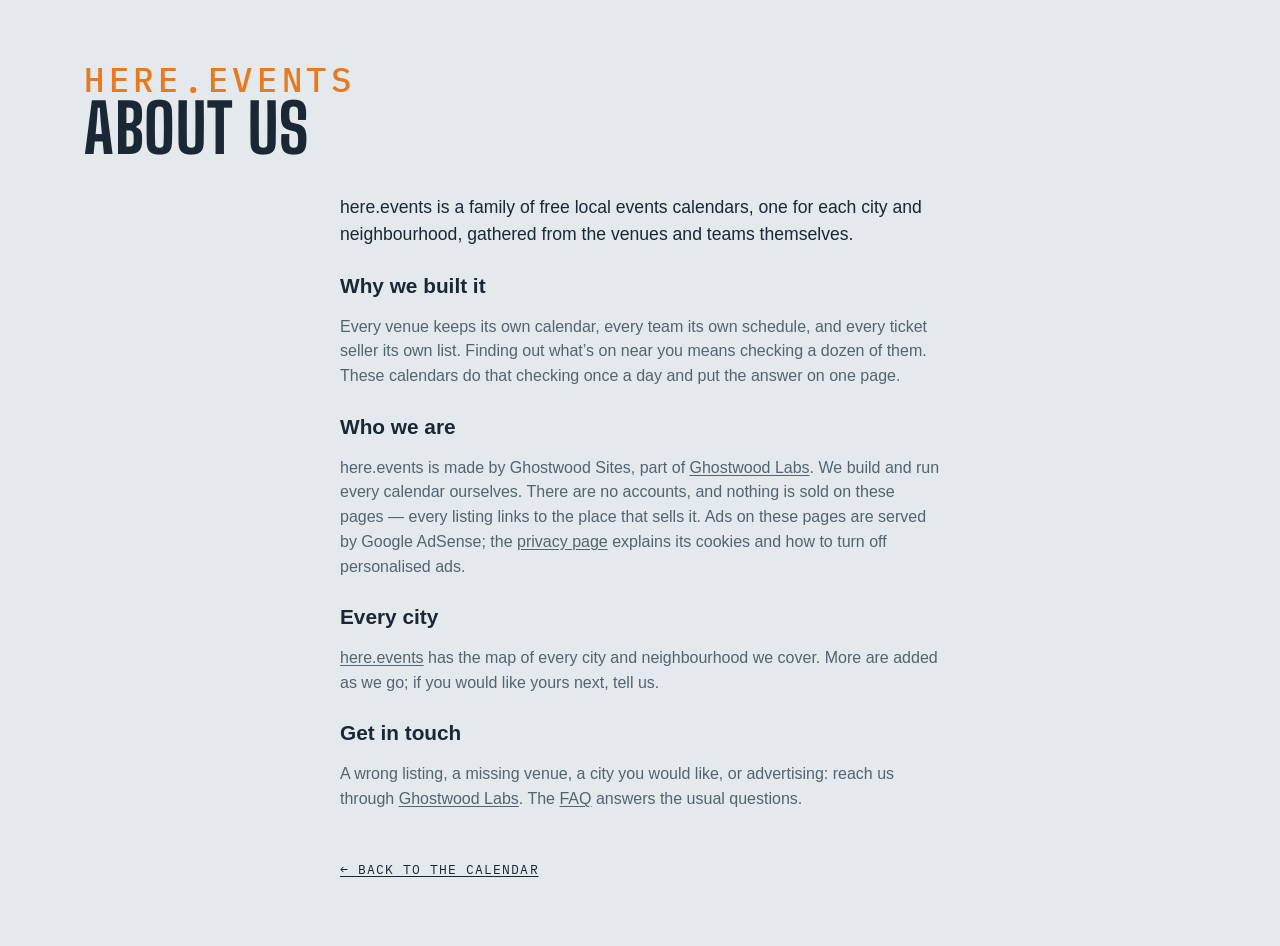
==== commit 795dfebd: "Footer: a Privacy link to here.events/privacy/; About and FAQ name AdSense instead of "no ads that f" ====
--- a/site/about.html
+++ b/site/about.html
@@ -57,7 +57,7 @@
   <p>Every venue keeps its own calendar, every team its own schedule, and every ticket seller its own list. Finding out what’s on near you means checking a dozen of them. These calendars do that checking once a day and put the answer on one page.</p>
 
   <h2>Who we are</h2>
-  <p>here.events is made by Ghostwood Sites, part of <a href="https://ghostwoodlabs.com/" rel="noopener">Ghostwood Labs</a>. We build and run every calendar ourselves. There are no accounts and no ads that follow you, and nothing is sold on these pages — every listing links to the place that sells it.</p>
+  <p>here.events is made by Ghostwood Sites, part of <a href="https://ghostwoodlabs.com/" rel="noopener">Ghostwood Labs</a>. We build and run every calendar ourselves. There are no accounts, and nothing is sold on these pages — every listing links to the place that sells it. Ads on these pages are served by Google AdSense; the <a href="https://here.events/privacy/">privacy page</a> explains its cookies and how to turn off personalised ads.</p>
 
   <h2>Every city</h2>
   <p><a href="https://here.events/">here.events</a> has the map of every city and neighbourhood we cover. More are added as we go; if you would like yours next, tell us.</p>
--- a/site/styles.css
+++ b/site/styles.css
@@ -398,6 +398,10 @@
 .fp-preset { font-size: .8rem; padding: .4em .85em; min-height: 2rem; }
 .fp-preset:hover { border-color: var(--ink-soft); }
 .fp-preset.is-on { background: var(--ink); color: var(--sky); border-color: var(--ink); }
+/* the panel's foot: Apply, pinned to the bottom edge while the panel scrolls (2026-11-05) */
+.fp-foot { position: sticky; bottom: -1rem; z-index: 1; display: flex; justify-content: flex-end; margin: 1.1rem -1.1rem -1rem; padding: .7rem 1.1rem; background: var(--mist); border-top: 1px solid var(--line); }
+.fp-foot .fp-apply { font-size: .9rem; font-weight: 600; padding: .45em 1.6em; min-height: 2.25rem; background: var(--ink); color: var(--sky); border-color: var(--ink); }
+.fp-foot .fp-apply:hover { background: color-mix(in srgb, var(--ink) 85%, var(--sky)); }
 .fp-group h3 {
   white-space: nowrap; /* never wraps (Steve, 2026-09-22) */
   font-family: var(--mono); font-size: .68rem; text-transform: uppercase;
@@ -862,6 +866,7 @@
 .pop-filter { display: flex; justify-content: center; gap: .5em; align-items: center; cursor: pointer; font-weight: 600; font-size: .88rem; margin: 0 0 .8rem; }
 .pop-filter input { accent-color: var(--ink); }
 .pop-filter[hidden] { display: none; } /* an author display beats the hidden attribute: say it outright (Teams mode has no filter to include) */
+.pop-filter-note { margin: -.45rem 0 .9rem; font-size: .68rem; } /* the filter row's footnote: the calendar keeps the filters it was added with (2026-11-05) */
 
 /* ---- share / embed: a <details> in the footer that opens UPWARD, its body
    floating over the list ---- */
@@ -971,6 +976,7 @@
 footer .foot-link { order: 1; } /* Advertise, Embed, Sources */
 footer #embed { order: 2; }
 footer #sources { order: 3; } /* a page link since 2026-10-29, still last on the row */
+footer #contact { order: 4; } /* the mailto, after Sources (2026-11-05) */
 /* the Advertise link: dressed as the Sources / Embed labels, after them */
 footer .foot-link { position: relative; top: -.5px; display: inline-flex; align-items: center; gap: .4rem; /* measured half a pixel under its neighbours' labels (Steve, 2026-09-15) */ font-family: var(--mono); font-size: .9rem; text-transform: uppercase; letter-spacing: .08em; color: var(--ink); text-decoration: none; padding: .2rem 0; white-space: nowrap; }
 footer .foot-link:hover { color: var(--ink-soft); }
@@ -1957,16 +1963,20 @@
 .lm-road { fill: none; stroke: var(--road); stroke-linecap: round; stroke-linejoin: round; stroke-width: calc(var(--u, 1) * .6); opacity: .45; }
 .lm-road-primary, .lm-road-trunk { stroke-width: calc(var(--u, 1) * .9); opacity: .6; }
 .lm-road-motorway { stroke-width: calc(var(--u, 1) * 1.5); opacity: .8; }
+.lm-boundary { fill: none; stroke: var(--lm-dot); stroke-width: calc(var(--u, 1) * 1.3); stroke-dasharray: calc(var(--u, 1) * 6) calc(var(--u, 1) * 3.5); stroke-linecap: round; stroke-linejoin: round; opacity: .7; pointer-events: none; } /* the city's or neighbourhood's own line (build-local-map.mjs `boundary`): dashed, the map dots' orange, over the roads and under the labels and pins */
 .lm-town { font-family: var(--mono); font-weight: 500; letter-spacing: .08em; text-transform: uppercase; fill: var(--ink-soft); paint-order: stroke; stroke: var(--mist); stroke-width: calc(var(--u, 1) * 3); stroke-linejoin: round; pointer-events: none; }
 .lm-town-dot { fill: var(--ink-soft); }
 .lm-water-name { font-family: var(--body); font-style: italic; letter-spacing: .04em; fill: color-mix(in srgb, var(--ink) 55%, #4da3f0); pointer-events: none; }
 .lm-peak { fill: none; stroke: var(--ink-soft); stroke-width: calc(var(--u, 1) * 1.2); stroke-linejoin: round; }
 .lm-peak-name { font-family: var(--mono); letter-spacing: .06em; fill: var(--ink-soft); opacity: .8; paint-order: stroke; stroke: var(--mist); stroke-width: calc(var(--u, 1) * 3); pointer-events: none; }
+:root { --lm-dot: #e8791d; } /* the map's dots: the Ghostwood orange, one shade per theme (Steve, 2026-10-30) */
+:root[data-theme="dark"] { --lm-dot: #f08a33; }
+@media (prefers-color-scheme: dark) { :root:not([data-theme="light"]) { --lm-dot: #f08a33; } }
 .lm-pin { cursor: pointer; outline: none; }
-.lm-pin circle { stroke: var(--mist); stroke-width: calc(var(--u, 1) * 1.6); transition: stroke-width .12s; }
-.lm-pin.is-empty circle { fill: var(--mist); stroke: var(--pin); stroke-dasharray: calc(var(--u, 1) * 2) calc(var(--u, 1) * 2); } /* nothing upcoming under the filters: a hollow ring in the room's colour */
+.lm-pin circle { fill: var(--pin); stroke: var(--mist); stroke-width: calc(var(--u, 1) * 1.6); transition: stroke-width .12s; }
+.lm-pin.is-empty circle { fill: var(--mist); stroke: var(--pin); stroke-dasharray: calc(var(--u, 1) * 2) calc(var(--u, 1) * 2); } /* nothing upcoming under the filters: a hollow ring */
 .lm-pin:hover circle, .lm-pin:focus-visible circle, .lm-pin.is-open circle { stroke: var(--ink); stroke-width: calc(var(--u, 1) * 2.4); }
-.lm-pin .lm-n { font-family: var(--mono); font-weight: 700; fill: var(--mist); text-anchor: middle; pointer-events: none; }
+.lm-pin .lm-n { font-family: var(--mono); font-weight: 700; fill: #141a20; text-anchor: middle; pointer-events: none; }
 .lm-pin.is-empty .lm-n { fill: var(--pin); }
 .lm-pin .lm-name { font-family: var(--body); font-weight: 600; fill: var(--ink); paint-order: stroke; stroke: var(--mist); stroke-width: calc(var(--u, 1) * 3.2); stroke-linejoin: round; pointer-events: none; }
 .lm-pin.is-empty .lm-name { fill: var(--ink-soft); font-weight: 500; }
@@ -1978,19 +1988,24 @@
 .lm-zoom button[data-z="me"] { margin-top: .3rem; } /* the crosshair: the visitor's own spot, a little apart from the zoom */
 .lm-zoom button.is-busy { opacity: .5; cursor: progress; }
 .lm-zoom button[aria-pressed="true"] { color: #2f7fd6; border-color: #2f7fd6; }
-.lm-city { cursor: pointer; }
-.lm-city-dot { fill: #1f8a4c; stroke: #fff; stroke-width: calc(var(--u, 1) * 1.5); }
-.lm-sign-board { fill: #0f7a45; stroke: #fff; stroke-width: calc(var(--u, 1) * 1); } /* one thin white line as the board's edge (Steve, 2026-10-26: 'the white border should actually be the border') */
-.lm-sign-hit { fill: #fff; opacity: 0; }
-.lm-city:hover .lm-sign-hit, .lm-city:focus-visible .lm-sign-hit { opacity: .14; }
-.lm-sign-name, .lm-sign-mi { font-family: var(--body); font-weight: 700; letter-spacing: .01em; fill: #fff; pointer-events: none; }
-.lm-sign-name { letter-spacing: .03em; }
+.lm-zoom button[data-z="cities"] { margin-top: .3rem; } /* Switch City (and Switch Neighbourhood under it): the other sites, a little apart from the zoom — in place of the green signposts (Steve, 2026-10-31) */
+.lm-zoom button[aria-expanded="true"] { color: var(--ink); border-color: var(--ink); }
+.lm-switch .lm-sw-list { list-style: none; margin: .1rem 0 .35rem; padding: 0; }
+.lm-switch .lm-sw-row { display: flex; align-items: baseline; gap: .55rem; padding: .45rem .1rem; border-top: 1px solid var(--line); color: var(--ink); text-decoration: none; font: 500 .9rem/1.25 var(--body); }
+.lm-switch li:first-child .lm-sw-row { border-top: 0; }
+.lm-switch a.lm-sw-row:hover .lm-sw-name, .lm-switch a.lm-sw-row:focus-visible .lm-sw-name { text-decoration: underline; text-underline-offset: .15em; }
+.lm-switch .lm-sw-name { flex: 1; min-width: 0; overflow: hidden; text-overflow: ellipsis; white-space: nowrap; }
+.lm-switch .lm-sw-tag { flex: none; font-family: var(--mono); font-size: .62rem; letter-spacing: .08em; text-transform: uppercase; color: var(--ink-soft); }
+.lm-switch .lm-sw-far { flex: none; font-family: var(--mono); font-size: .72rem; letter-spacing: .04em; color: var(--ink-soft); }
+.lm-switch .is-here .lm-sw-row { font-weight: 700; }
+.lm-switch .is-here .lm-sw-row::after { content: '✓'; flex: none; color: var(--ink-soft); }
+.lm-caption .lm-reset { font: inherit; letter-spacing: inherit; text-transform: inherit; color: var(--ink); background: none; border: 0; border-bottom: 1px solid currentColor; border-radius: 0; padding: 0; cursor: pointer; } /* the filters leave nothing on the map: one tap back to the default (Steve, 2026-10-31) */
+.lm-caption .lm-reset[hidden] { display: none; }
 .lm-me-dot { fill: #2f7fd6; stroke: var(--mist); stroke-width: calc(var(--u, 1) * 2); }
 .lm-me-acc { fill: #2f7fd6; fill-opacity: .14; stroke: #2f7fd6; stroke-opacity: .45; stroke-width: calc(var(--u, 1) * .8); animation: lm-pulse 2.4s ease-out infinite; transform-box: fill-box; transform-origin: center; }
 @keyframes lm-pulse { 0% { fill-opacity: .22; } 100% { fill-opacity: .08; } }
 .lm-pin.is-city circle { opacity: .78; } /* the rest of the city on a neighbourhood map: a shade quieter than the neighbourhood's own rooms */
 .lm-pin.is-city .lm-name { font-weight: 500; fill: var(--ink-soft); }
-.lm-pin .lm-stack { stroke: var(--mist); stroke-width: calc(var(--u, 1) * 1.6); } /* a group of venues (Steve, 2026-10-28): the next venues' discs peek out behind the first */
 .lm-pin.is-group .lm-name { font-weight: 700; }
 /* a group's card: one row a venue, folded like a reddit thread — [+] opens its next events under a thread line, [–] folds them */
 .lm-pop .lm-tree { margin: 0 0 .3rem; }
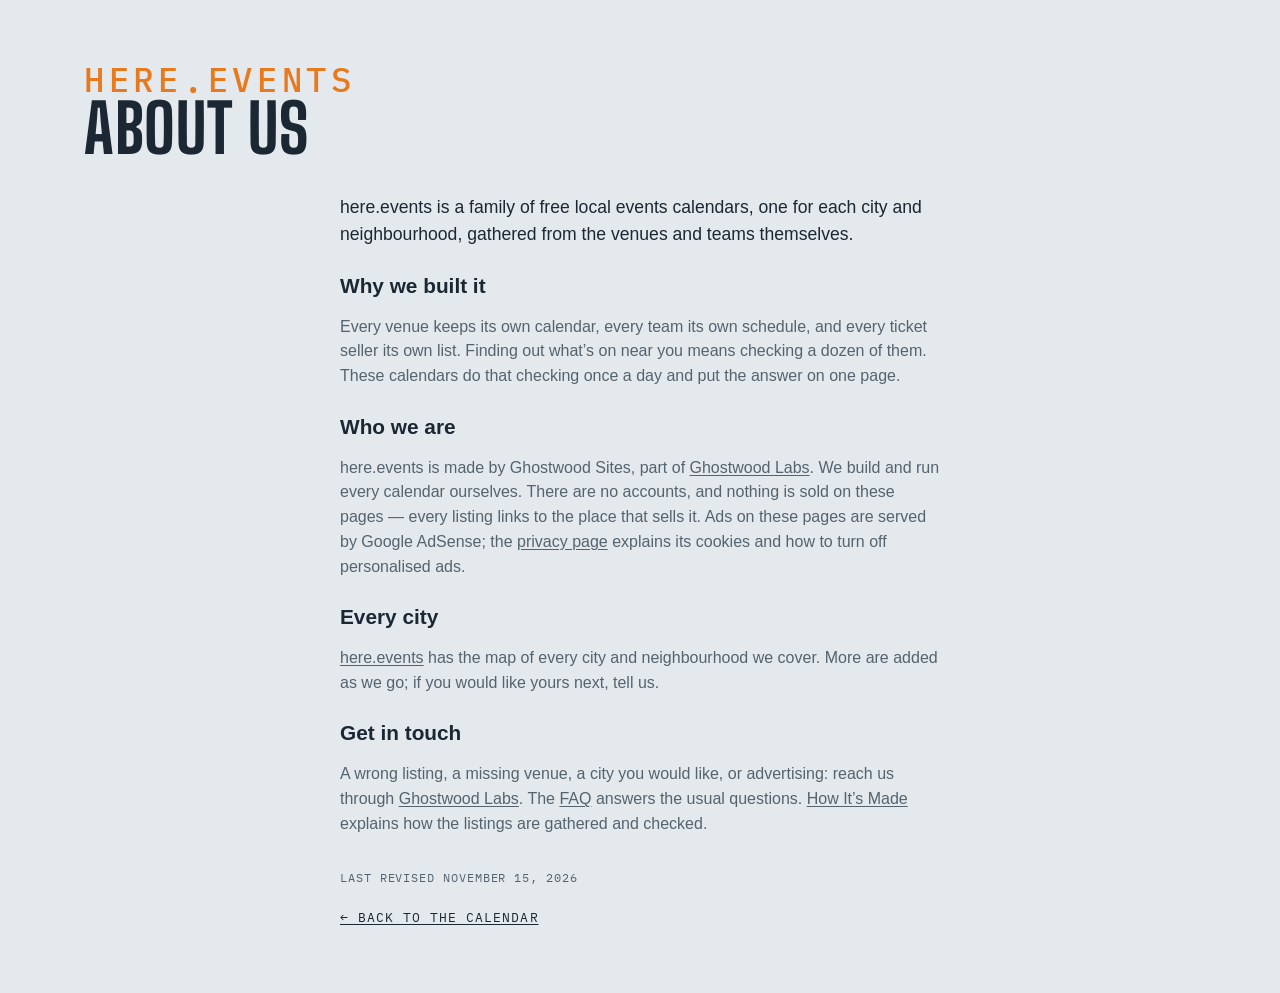
==== commit 11fe9b2d: "How It's Made page, Updated line, truthful sitemap dates A page on how the calendar is curated, link" ====
--- a/site/about.html
+++ b/site/about.html
@@ -63,8 +63,9 @@
   <p><a href="https://here.events/">here.events</a> has the map of every city and neighbourhood we cover. More are added as we go; if you would like yours next, tell us.</p>
 
   <h2>Get in touch</h2>
-  <p>A wrong listing, a missing venue, a city you would like, or advertising: reach us through <a href="https://ghostwoodlabs.com/" rel="noopener">Ghostwood Labs</a>. The <a href="faq.html">FAQ</a> answers the usual questions.</p>
+  <p>A wrong listing, a missing venue, a city you would like, or advertising: reach us through <a href="https://ghostwoodlabs.com/" rel="noopener">Ghostwood Labs</a>. The <a href="faq.html">FAQ</a> answers the usual questions. <a href="how.html">How It’s Made</a> explains how the listings are gathered and checked.</p>
 
+  <p class="ad-revised">Last revised <time datetime="2026-11-15">November 15, 2026</time></p>
   <a class="ad-back" href="./">← Back to the calendar</a>
 </main>
 </body>
--- a/site/styles.css
+++ b/site/styles.css
@@ -991,6 +991,11 @@
 .ad-page p, .ad-page li { color: var(--ink-soft); line-height: 1.55; }
 .ad-page ul { padding-left: 1.2rem; }
 .ad-page .ad-lead { font-size: 1.1rem; color: var(--ink); }
+.updated { margin: 1rem 0 -.6rem; font-family: var(--mono); font-size: .72rem; letter-spacing: .08em; text-transform: uppercase; color: var(--ink-soft); }
+.updated a { color: var(--ink); }
+body:has(#mapView:not([hidden])) .updated { display: none; }
+.ad-page .ad-revised { margin-top: 2rem; font-family: var(--mono); font-size: .72rem; letter-spacing: .08em; text-transform: uppercase; }
+.ad-page .ad-revised + .ad-back { margin-top: .6rem; }
 .ad-page .ad-back { display: inline-block; margin-top: 2rem; font-family: var(--mono); font-size: .8rem; text-transform: uppercase; letter-spacing: .08em; color: var(--ink); }
 footer .share summary { font-size: .9rem; white-space: nowrap; }
 .foot-inner.is-tight .share summary span, .foot-inner.is-tighter .gw-credit {
